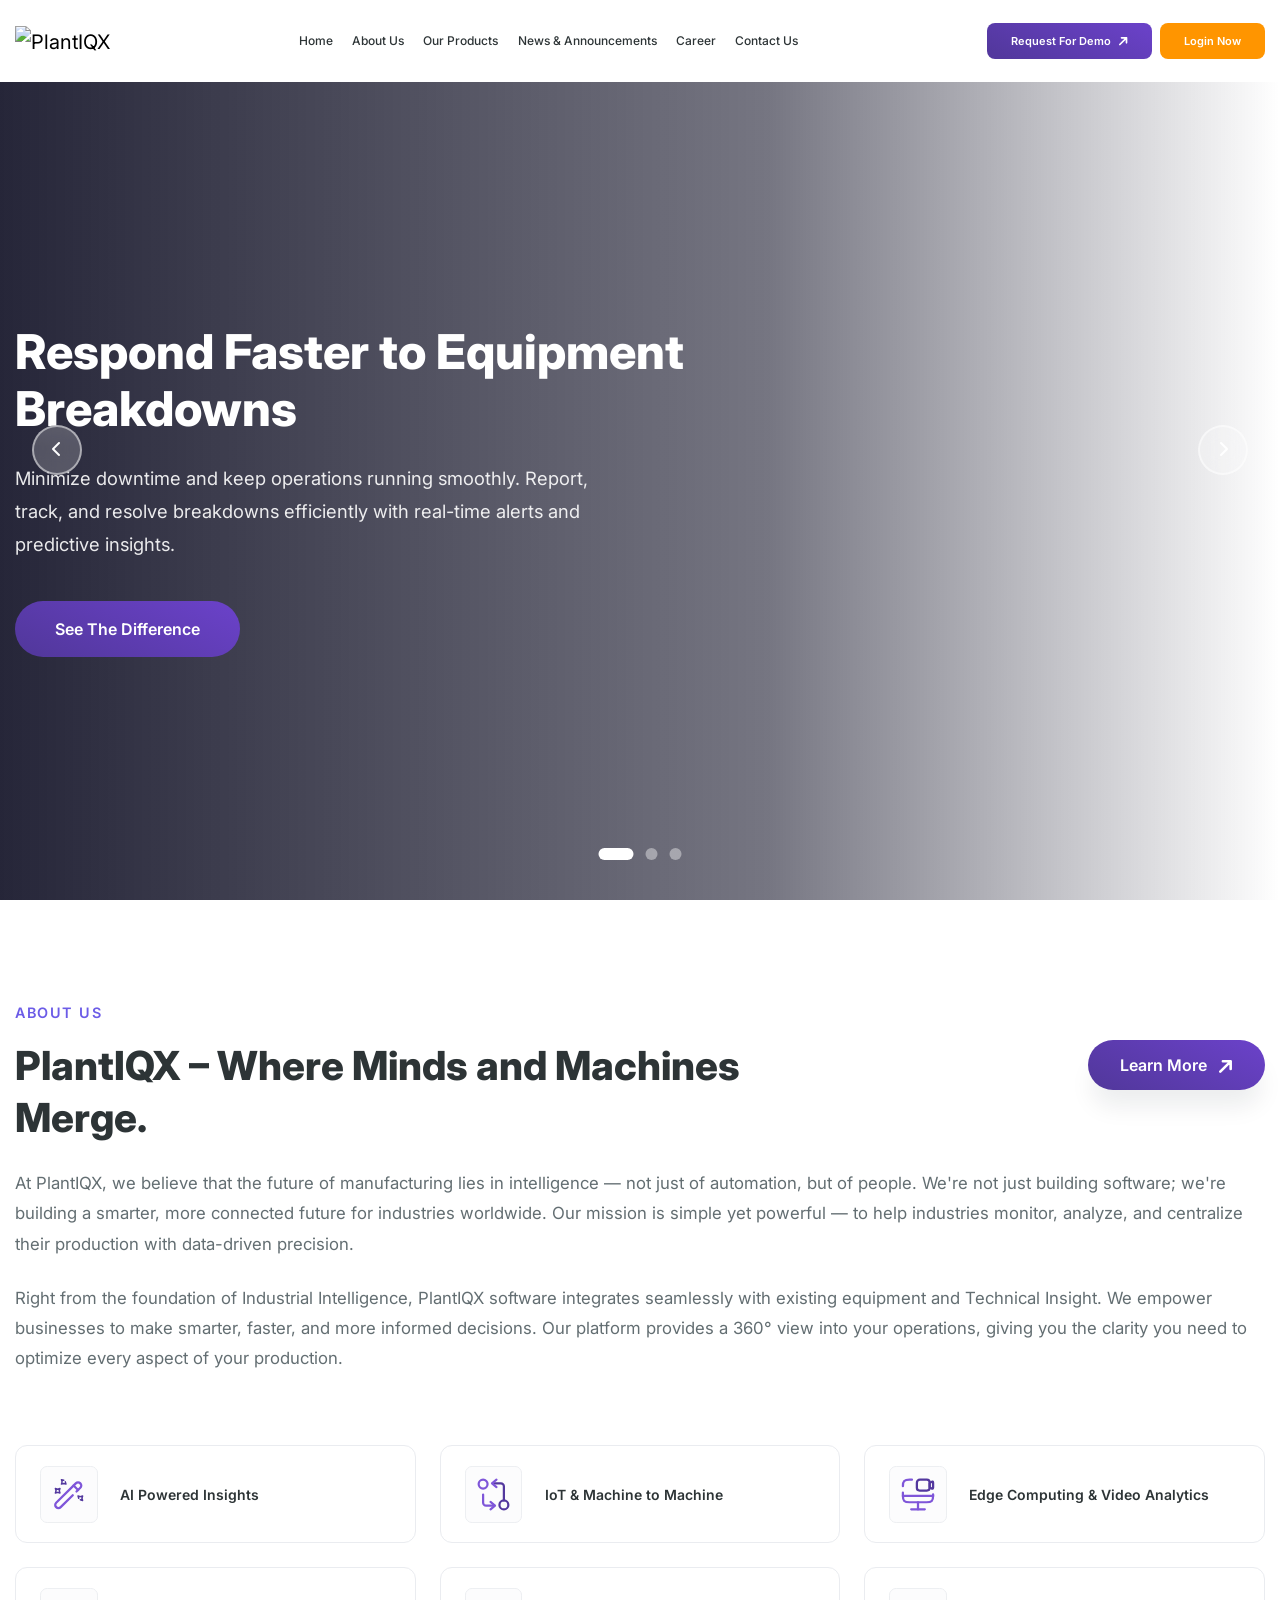
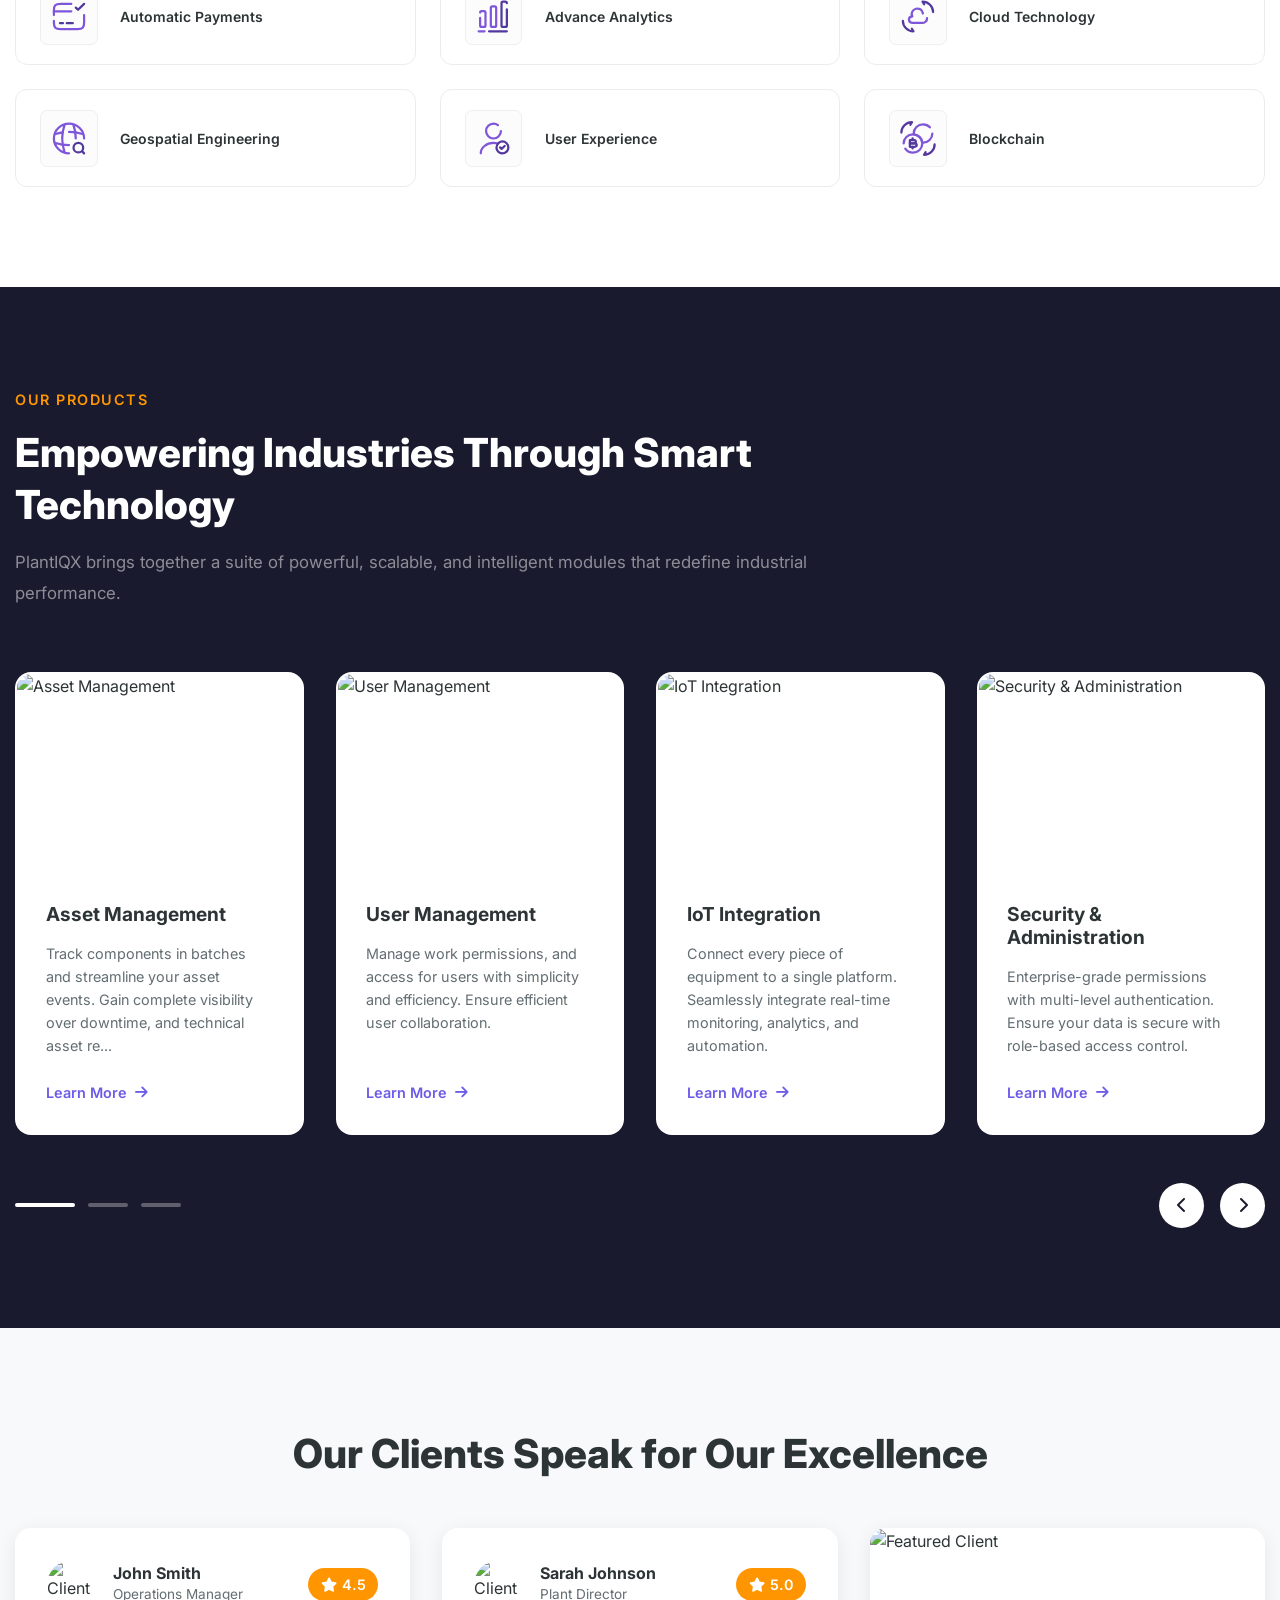
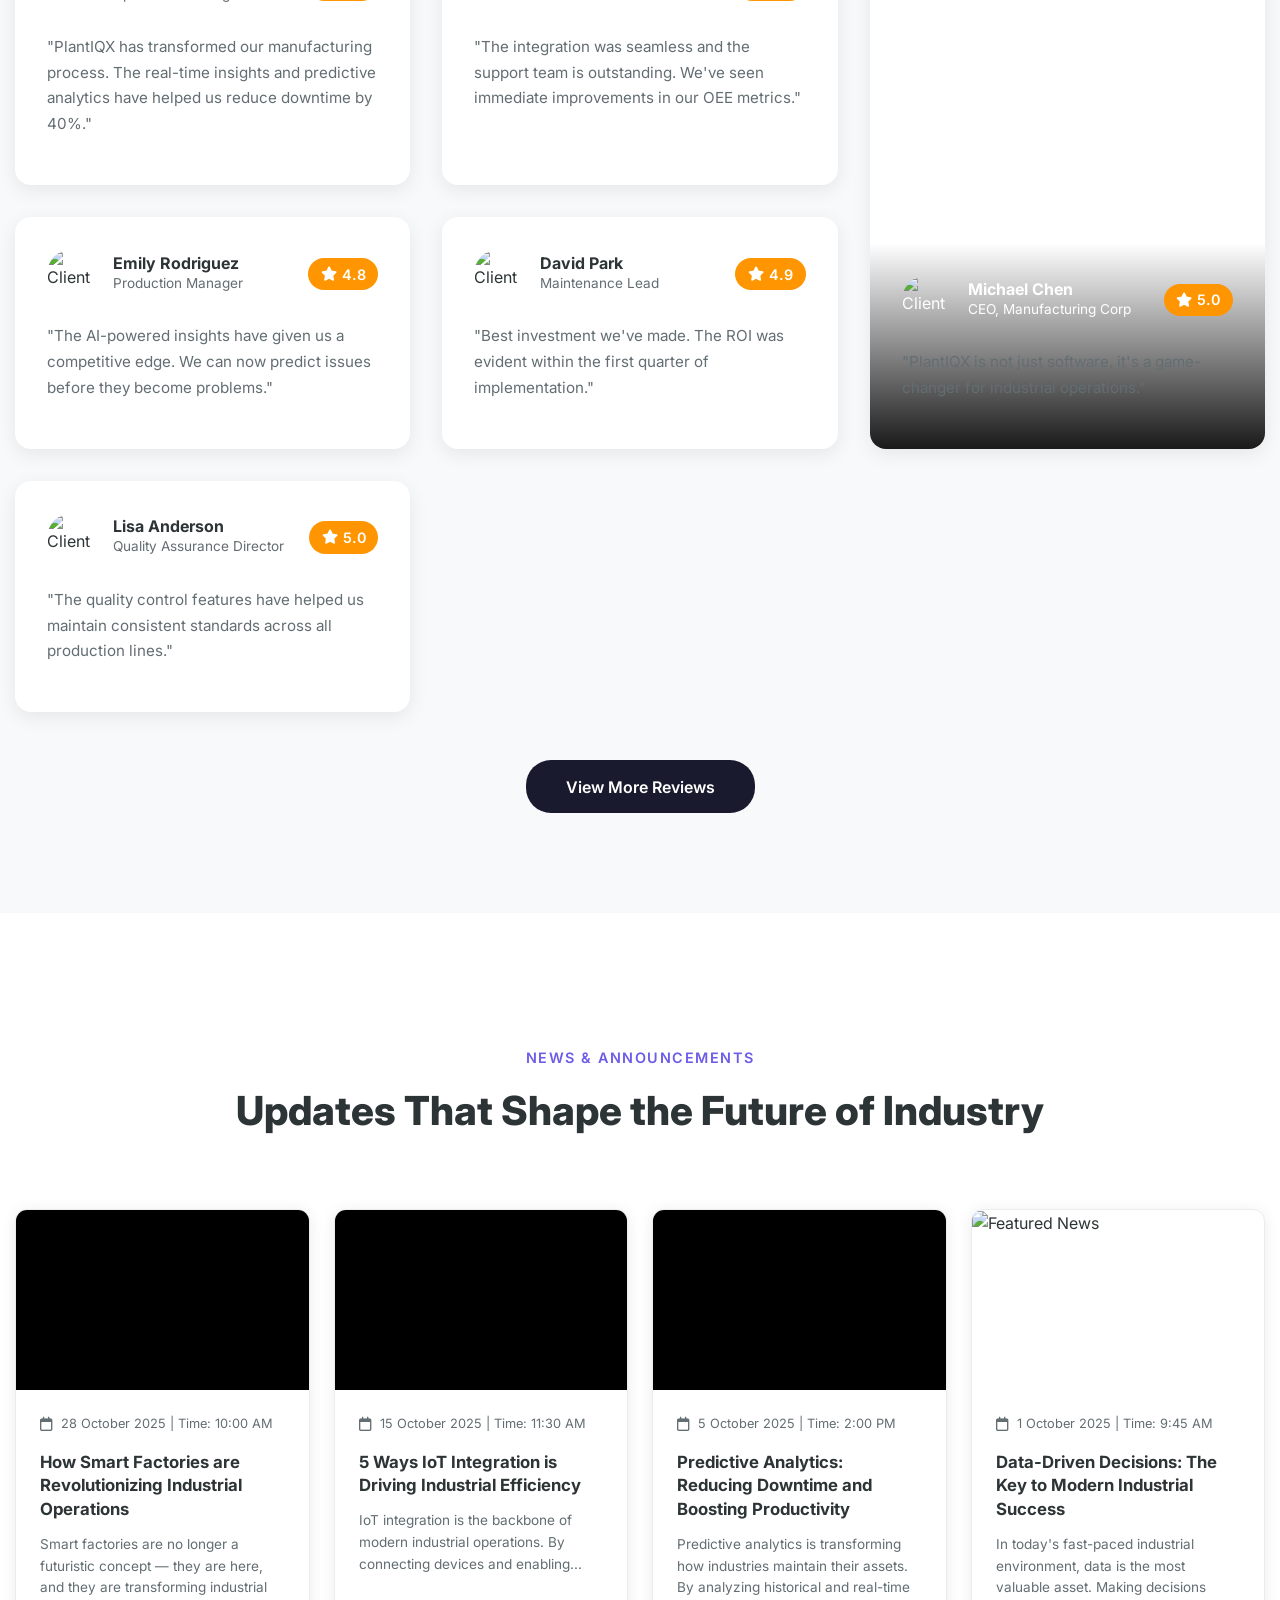
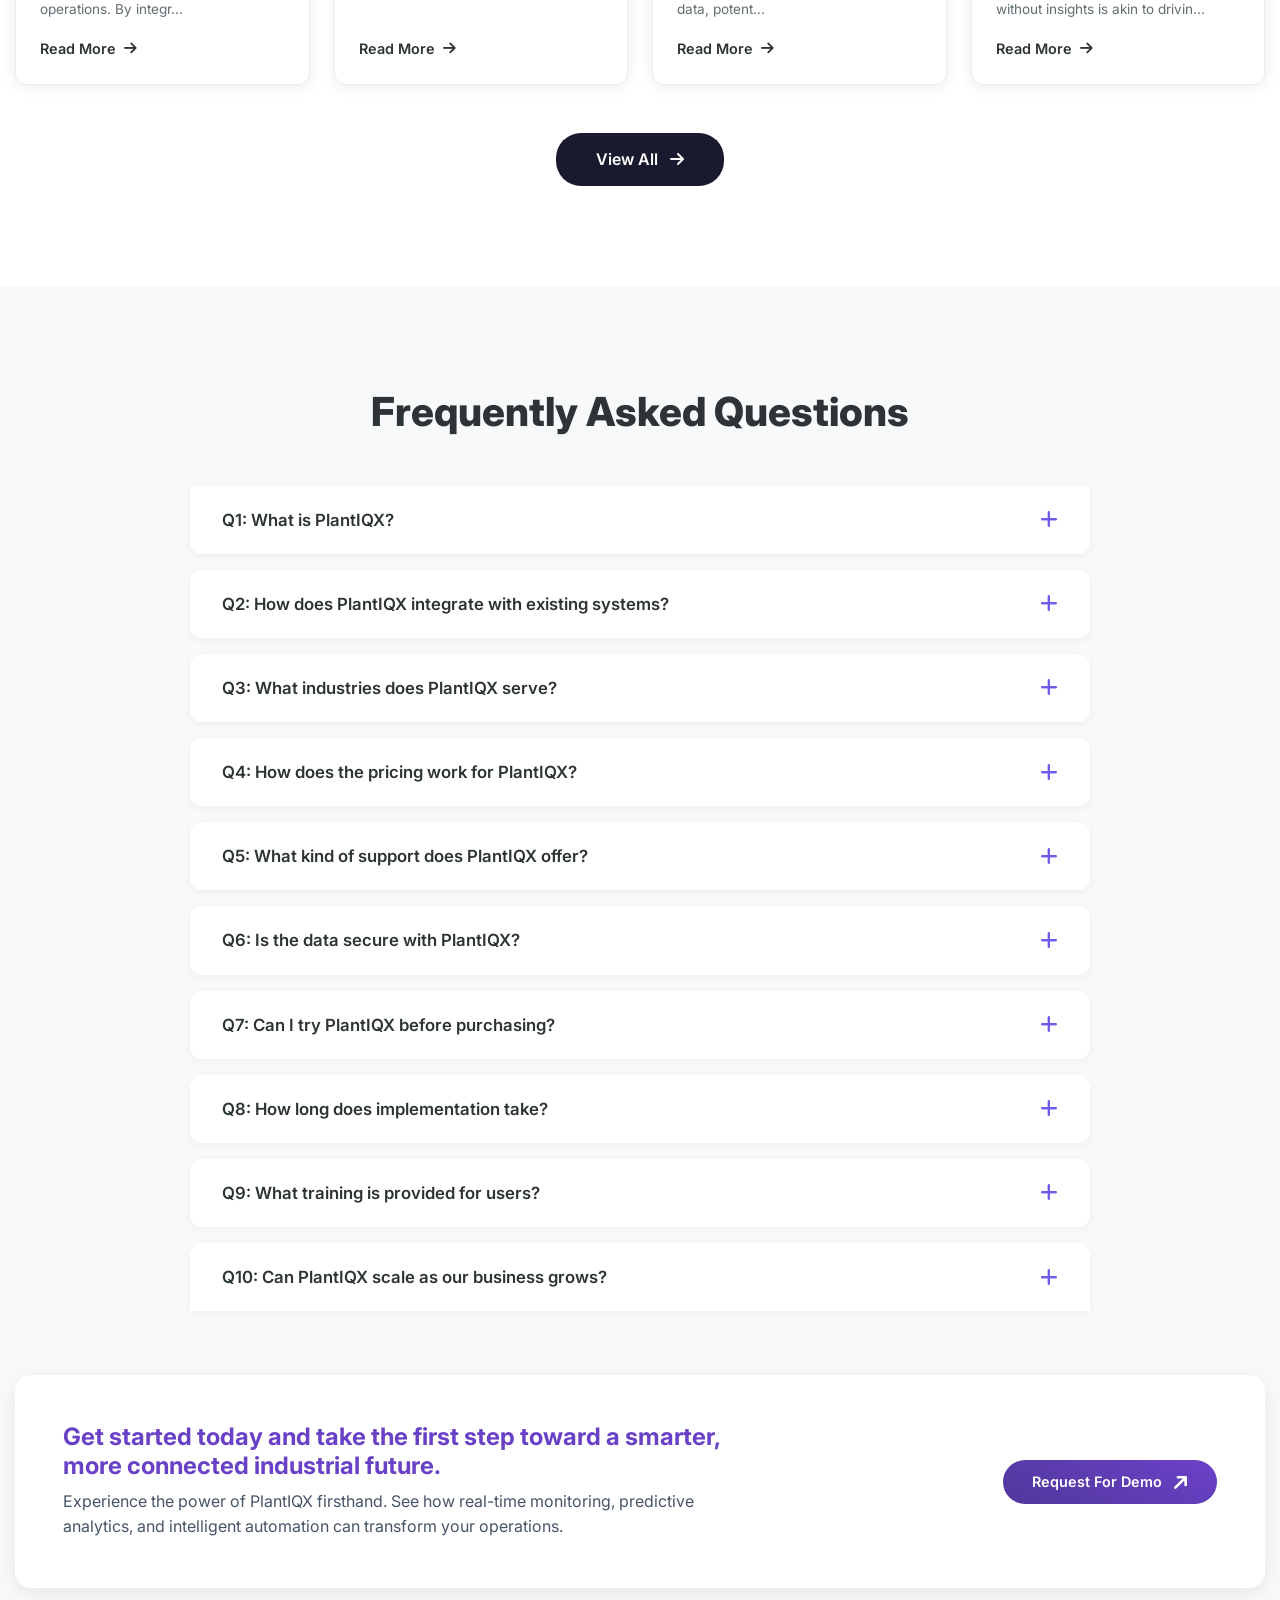
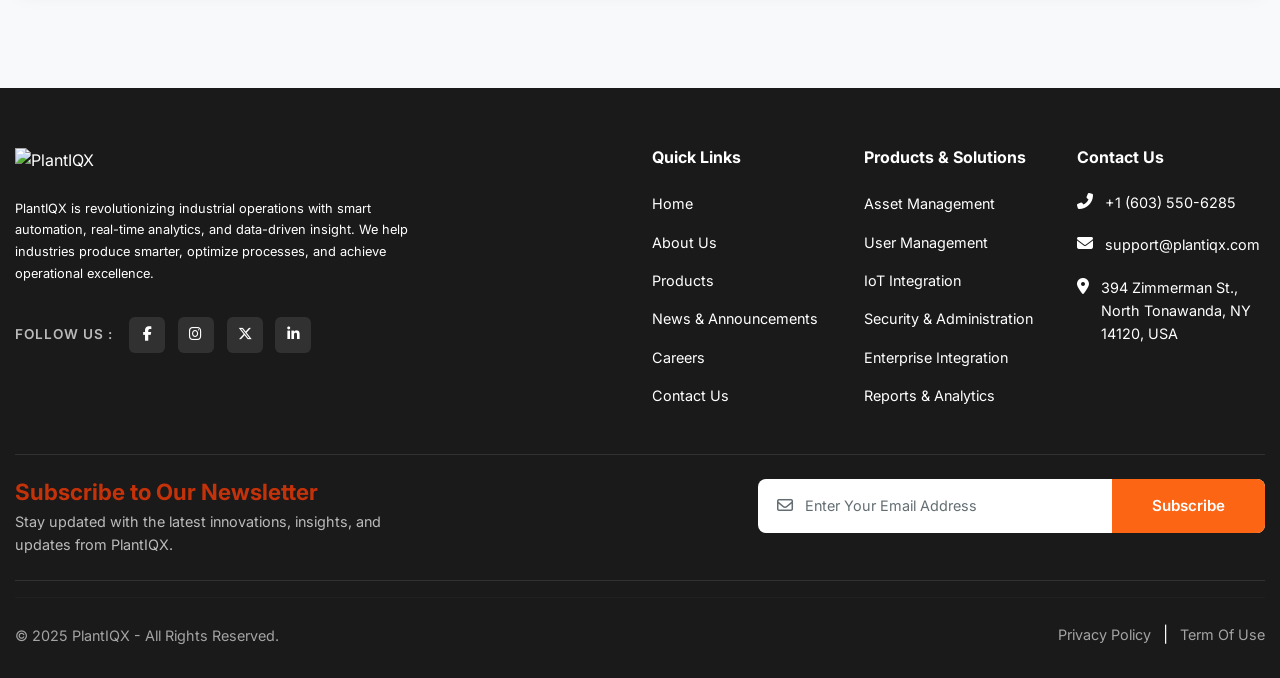
==== index.html @ 174470dd "landing page" ====
<!DOCTYPE html>
<html lang="en">

<head>
    <meta charset="UTF-8">
    <meta name="viewport" content="width=device-width, initial-scale=1.0">
    <title>PlantIQX - Where Minds and Machines Merge</title>

    <!-- Bootstrap CSS -->
    <link href="https://cdn.jsdelivr.net/npm/bootstrap@5.3.0/dist/css/bootstrap.min.css" rel="stylesheet">

    <!-- Font Awesome for Icons -->
    <link rel="stylesheet" href="https://cdnjs.cloudflare.com/ajax/libs/font-awesome/6.4.0/css/all.min.css">

    <!-- Google Fonts -->
    <link rel="preconnect" href="https://fonts.googleapis.com">
    <link rel="preconnect" href="https://fonts.gstatic.com" crossorigin>
    <link href="https://fonts.googleapis.com/css2?family=Inter:wght@300;400;500;600;700;800&display=swap"
        rel="stylesheet">

    <!-- Custom CSS -->
    <link rel="stylesheet" href="css/style.css">
    <link rel="stylesheet" href="css/responsive.css">
</head>

<body>

    <!-- Header -->
    <div id="header-placeholder"></div>

    <!-- Main Content -->
    <main>
        <!-- Hero Section with Slider -->
        <section id="hero" class="hero-section">
            <div class="hero-slider">
                <!-- Slide 1 -->
                <div class="slide active">
                    <div class="hero-overlay"></div>
                    <img src="https://images.unsplash.com/photo-1581091226825-a6a2a5aee158?w=1920&h=1080&fit=crop"
                        alt="Equipment Breakdown" class="hero-bg">
                    <div class="container">
                        <div class="row align-items-center" style="min-height: 100vh;">
                            <div class="col-lg-7">
                                <div class="hero-content">
                                    <h1 class="hero-title">Respond Faster to Equipment Breakdowns</h1>
                                    <p class="hero-description">Minimize downtime and keep operations running smoothly.
                                        Report, track, and resolve breakdowns efficiently with real-time alerts and
                                        predictive insights.</p>
                                    <button class="btn btn-hero">See The Difference</button>
                                </div>
                            </div>
                        </div>
                    </div>
                    <div class="slider-controls">
                        <button class="slider-prev"><i class="fas fa-chevron-left"></i></button>
                        <button class="slider-next"><i class="fas fa-chevron-right"></i></button>
                    </div>
                    <div class="slider-indicators">
                        <span class="indicator active"></span>
                        <span class="indicator"></span>
                        <span class="indicator"></span>
                    </div>
                </div>

                <!-- Slide 2 -->
                <div class="slide">
                    <div class="hero-overlay"></div>
                    <img src="https://images.unsplash.com/photo-1565043589221-1a6fd9ae45c7?w=1920&h=1080&fit=crop"
                        alt="Smart Technology" class="hero-bg">
                    <div class="container">
                        <div class="row align-items-center" style="min-height: 100vh;">
                            <div class="col-lg-7">
                                <div class="hero-content">
                                    <h1 class="hero-title">Smart Technology for Modern Industries</h1>
                                    <p class="hero-description">Transform your operations with AI-powered insights and
                                        automation that drives efficiency and productivity.</p>
                                    <button class="btn btn-hero">Learn More</button>
                                </div>
                            </div>
                        </div>
                    </div>
                    <div class="slider-controls">
                        <button class="slider-prev"><i class="fas fa-chevron-left"></i></button>
                        <button class="slider-next"><i class="fas fa-chevron-right"></i></button>
                    </div>
                    <div class="slider-indicators">
                        <span class="indicator"></span>
                        <span class="indicator active"></span>
                        <span class="indicator"></span>
                    </div>
                </div>

                <!-- Slide 3 -->
                <div class="slide">
                    <div class="hero-overlay"></div>
                    <img src="https://images.unsplash.com/photo-1504328345606-18bbc8c9d7d1?w=1920&h=1080&fit=crop"
                        alt="Industry Solutions" class="hero-bg">
                    <div class="container">
                        <div class="row align-items-center" style="min-height: 100vh;">
                            <div class="col-lg-7">
                                <div class="hero-content">
                                    <h1 class="hero-title">Empowering Industries Through Innovation</h1>
                                    <p class="hero-description">Discover how PlantIQX revolutionizes industrial
                                        operations with cutting-edge technology and intelligent solutions.</p>
                                    <button class="btn btn-hero">Get Started</button>
                                </div>
                            </div>
                        </div>
                    </div>
                    <div class="slider-controls">
                        <button class="slider-prev"><i class="fas fa-chevron-left"></i></button>
                        <button class="slider-next"><i class="fas fa-chevron-right"></i></button>
                    </div>
                    <div class="slider-indicators">
                        <span class="indicator"></span>
                        <span class="indicator"></span>
                        <span class="indicator active"></span>
                    </div>
                </div>
            </div>
        </section>

        <!-- About Section -->
        <section id="about" class="about-section">
            <div class="container">
                <span class="section-label">About US</span>
                <div class="d-flex justify-content-between align-items-start mb-4">
                    <h2 class="section-title mb-0" style="max-width: 60%;">PlantIQX – Where Minds and Machines Merge.
                    </h2>
                    <button class="btn btn-primary-outline">
                        Learn More
                        <img src="assets/svg/UpArrow.svg" alt="Arrow" class="btn-arrow ms-2">
                    </button>
                </div>
                <div class="row">
                    <div class="col-lg-12 mx-auto"></div>
                    <p class="section-description">At PlantIQX, we believe that the future of manufacturing lies in
                        intelligence — not just of automation, but of people. We're not just building software; we're
                        building a smarter, more connected future for industries worldwide. Our mission is simple yet
                        powerful — to help industries monitor, analyze, and centralize their production with data-driven
                        precision.</p>
                    <p class="section-description">Right from the foundation of Industrial Intelligence, PlantIQX
                        software integrates seamlessly with existing equipment and Technical Insight. We empower
                        businesses to make smarter, faster, and more informed decisions. Our platform provides a 360°
                        view into your operations, giving you the clarity you need to optimize every aspect of your
                        production.</p>
                </div>
            </div>

            <div class="container">
                <div class="features-grid mt-5">
                    <div class="feature-card">
                        <div class="feature-icon">
                            <img src="assets/svg/ArtificialInteligence.svg" alt="AI Powered Insights">
                        </div>
                        <h5>AI Powered Insights</h5>
                    </div>
                    <div class="feature-card">
                        <div class="feature-icon">
                            <img src="assets/svg/IOT.svg" alt="IoT & Machine to Machine">
                        </div>
                        <h5>IoT & Machine to Machine</h5>
                    </div>
                    <div class="feature-card">
                        <div class="feature-icon">
                            <img src="assets/svg/Edge.svg" alt="Edge Computing & Video Analytics">
                        </div>
                        <h5>Edge Computing & Video Analytics</h5>
                    </div>
                    <div class="feature-card">
                        <div class="feature-icon">
                            <img src="assets/svg/Automatic.svg" alt="Automatic Payments">
                        </div>
                        <h5>Automatic Payments</h5>
                    </div>
                    <div class="feature-card">
                        <div class="feature-icon">
                            <img src="assets/svg/Advance.svg" alt="Advance Analytics">
                        </div>
                        <h5>Advance Analytics</h5>
                    </div>
                    <div class="feature-card">
                        <div class="feature-icon">
                            <img src="assets/svg/CloudTechnology.svg" alt="Cloud Technology">
                        </div>
                        <h5>Cloud Technology</h5>
                    </div>
                    <div class="feature-card">
                        <div class="feature-icon">
                            <img src="assets/svg/Geospatil.svg" alt="Geospatial Engineering">
                        </div>
                        <h5>Geospatial Engineering</h5>
                    </div>
                    <div class="feature-card">
                        <div class="feature-icon">
                            <img src="assets/svg/UserExperiance.svg" alt="User Experience">
                        </div>
                        <h5>User Experience</h5>
                    </div>
                    <div class="feature-card">
                        <div class="feature-icon">
                            <img src="assets/svg/BlockChain.svg" alt="Blockchain">
                        </div>
                        <h5>Blockchain</h5>
                    </div>
                </div>
            </div>
            </div>
        </section>

        <!-- Products Section -->
        <section id="products" class="products-section">
            <div class="container">
                <span class="section-label-light">Our Products</span>
                <h2 class="section-title text-white">Empowering Industries Through Smart Technology</h2>
                <p class="section-description text-white-50">PlantIQX brings together a suite of powerful, scalable, and
                    intelligent modules that redefine industrial performance.</p>

                <div class="products-slider-wrapper">
                    <div class="products-slider-container">
                        <div class="products-slider active">
                            <div class="product-card">
                                <img src="https://images.unsplash.com/photo-1454165804606-c3d57bc86b40?w=800&h=600&fit=crop"
                                    alt="Asset Management" class="product-image">
                                <div class="product-content">
                                    <h4>Asset Management</h4>
                                    <p>Track components in batches and streamline your asset events. Gain complete
                                        visibility over downtime, and technical asset re...</p>
                                    <a href="#" class="product-link">Learn More <i
                                            class="fas fa-arrow-right ms-2"></i></a>
                                </div>
                            </div>

                            <div class="product-card">
                                <img src="https://images.unsplash.com/photo-1522071820081-009f0129c71c?w=800&h=600&fit=crop"
                                    alt="User Management" class="product-image">
                                <div class="product-content">
                                    <h4>User Management</h4>
                                    <p>Manage work permissions, and access for users with simplicity and efficiency.
                                        Ensure
                                        efficient user collaboration.</p>
                                    <a href="#" class="product-link">Learn More <i
                                            class="fas fa-arrow-right ms-2"></i></a>
                                </div>
                            </div>

                            <div class="product-card">
                                <img src="https://images.unsplash.com/photo-1518770660439-4636190af475?w=800&h=600&fit=crop"
                                    alt="IoT Integration" class="product-image">
                                <div class="product-content">
                                    <h4>IoT Integration</h4>
                                    <p>Connect every piece of equipment to a single platform. Seamlessly integrate
                                        real-time
                                        monitoring, analytics, and automation.</p>
                                    <a href="#" class="product-link">Learn More <i
                                            class="fas fa-arrow-right ms-2"></i></a>
                                </div>
                            </div>

                            <div class="product-card">
                                <img src="https://images.unsplash.com/photo-1563986768609-322da13575f3?w=800&h=600&fit=crop"
                                    alt="Security & Administration" class="product-image">
                                <div class="product-content">
                                    <h4>Security & Administration</h4>
                                    <p>Enterprise-grade permissions with multi-level authentication. Ensure your data is
                                        secure with role-based access control.</p>
                                    <a href="#" class="product-link">Learn More <i
                                            class="fas fa-arrow-right ms-2"></i></a>
                                </div>
                            </div>
                        </div>

                        <div class="products-slider">
                            <div class="product-card">
                                <img src="https://images.unsplash.com/photo-1581092160562-40aa08e78837?w=800&h=600&fit=crop"
                                    alt="Predictive Maintenance" class="product-image">
                                <div class="product-content">
                                    <h4>Predictive Maintenance</h4>
                                    <p>Anticipate equipment failures before they happen. Reduce unplanned downtime with
                                        AI-powered predictive analytics.</p>
                                    <a href="#" class="product-link">Learn More <i
                                            class="fas fa-arrow-right ms-2"></i></a>
                                </div>
                            </div>

                            <div class="product-card">
                                <img src="https://images.unsplash.com/photo-1551288049-bebda4e38f71?w=800&h=600&fit=crop"
                                    alt="Analytics Dashboard" class="product-image">
                                <div class="product-content">
                                    <h4>Analytics Dashboard</h4>
                                    <p>Visualize your operations with real-time dashboards. Make data-driven decisions
                                        with comprehensive analytics tools.</p>
                                    <a href="#" class="product-link">Learn More <i
                                            class="fas fa-arrow-right ms-2"></i></a>
                                </div>
                            </div>

                            <div class="product-card">
                                <img src="https://images.unsplash.com/photo-1460925895917-afdab827c52f?w=800&h=600&fit=crop"
                                    alt="Quality Control" class="product-image">
                                <div class="product-content">
                                    <h4>Quality Control</h4>
                                    <p>Maintain consistent quality standards across all production lines. Automated
                                        inspection and reporting systems.</p>
                                    <a href="#" class="product-link">Learn More <i
                                            class="fas fa-arrow-right ms-2"></i></a>
                                </div>
                            </div>

                            <div class="product-card">
                                <img src="https://images.unsplash.com/photo-1504868584819-f8e8b4b6d7e3?w=800&h=600&fit=crop"
                                    alt="Inventory Management" class="product-image">
                                <div class="product-content">
                                    <h4>Inventory Management</h4>
                                    <p>Track inventory levels in real-time. Optimize stock levels and reduce waste with
                                        intelligent inventory systems.</p>
                                    <a href="#" class="product-link">Learn More <i
                                            class="fas fa-arrow-right ms-2"></i></a>
                                </div>
                            </div>
                        </div>

                        <div class="products-slider">
                            <div class="product-card">
                                <img src="https://images.unsplash.com/photo-1486406146926-c627a92ad1ab?w=800&h=600&fit=crop"
                                    alt="Energy Management" class="product-image">
                                <div class="product-content">
                                    <h4>Energy Management</h4>
                                    <p>Monitor and optimize energy consumption across your facility. Reduce costs and
                                        environmental impact.</p>
                                    <a href="#" class="product-link">Learn More <i
                                            class="fas fa-arrow-right ms-2"></i></a>
                                </div>
                            </div>

                            <div class="product-card">
                                <img src="https://images.unsplash.com/photo-1581091226825-a6a2a5aee158?w=800&h=600&fit=crop"
                                    alt="Compliance Tracking" class="product-image">
                                <div class="product-content">
                                    <h4>Compliance Tracking</h4>
                                    <p>Stay compliant with industry regulations. Automated documentation and audit trail
                                        management.</p>
                                    <a href="#" class="product-link">Learn More <i
                                            class="fas fa-arrow-right ms-2"></i></a>
                                </div>
                            </div>

                            <div class="product-card">
                                <img src="https://images.unsplash.com/photo-1551434678-e076c223a692?w=800&h=600&fit=crop"
                                    alt="Workforce Optimization" class="product-image">
                                <div class="product-content">
                                    <h4>Workforce Optimization</h4>
                                    <p>Maximize productivity with intelligent workforce planning. Schedule shifts and
                                        track performance efficiently.</p>
                                    <a href="#" class="product-link">Learn More <i
                                            class="fas fa-arrow-right ms-2"></i></a>
                                </div>
                            </div>

                            <div class="product-card">
                                <img src="https://images.unsplash.com/photo-1504384308090-c894fdcc538d?w=800&h=600&fit=crop"
                                    alt="Mobile Access" class="product-image">
                                <div class="product-content">
                                    <h4>Mobile Access</h4>
                                    <p>Access your operations from anywhere. Full-featured mobile apps for iOS and
                                        Android platforms.</p>
                                    <a href="#" class="product-link">Learn More <i
                                            class="fas fa-arrow-right ms-2"></i></a>
                                </div>
                            </div>
                        </div>
                    </div>

                    <div class="products-controls">
                        <div class="products-indicators">
                            <span class="product-indicator active"></span>
                            <span class="product-indicator"></span>
                            <span class="product-indicator"></span>
                        </div>
                        <div class="products-nav">
                            <button class="products-nav-btn prev"><i class="fas fa-chevron-left"></i></button>
                            <button class="products-nav-btn next"><i class="fas fa-chevron-right"></i></button>
                        </div>
                    </div>
                </div>
            </div>
        </section>

        <!-- Testimonials Section -->
        <section id="testimonials" class="testimonials-section">
            <div class="container">
                <h2 class="section-title text-center">Our Clients Speak for Our Excellence</h2>

                <div class="testimonials-grid">
                    <div class="testimonial-card">
                        <div class="testimonial-header">
                            <img src="https://i.pravatar.cc/150?img=12" alt="Client" class="testimonial-avatar">
                            <div>
                                <h5 class="testimonial-name">John Smith</h5>
                                <p class="testimonial-position">Operations Manager</p>
                            </div>
                            <div class="testimonial-rating">
                                <i class="fas fa-star"></i>
                                <span>4.5</span>
                            </div>
                        </div>
                        <p class="testimonial-text">"PlantIQX has transformed our manufacturing process. The real-time
                            insights and predictive analytics have helped us reduce downtime by 40%."</p>
                    </div>

                    <div class="testimonial-card">
                        <div class="testimonial-header">
                            <img src="https://i.pravatar.cc/150?img=47" alt="Client" class="testimonial-avatar">
                            <div>
                                <h5 class="testimonial-name">Sarah Johnson</h5>
                                <p class="testimonial-position">Plant Director</p>
                            </div>
                            <div class="testimonial-rating">
                                <i class="fas fa-star"></i>
                                <span>5.0</span>
                            </div>
                        </div>
                        <p class="testimonial-text">"The integration was seamless and the support team is outstanding.
                            We've seen immediate improvements in our OEE metrics."</p>
                    </div>

                    <div class="testimonial-card featured">
                        <img src="https://images.unsplash.com/photo-1573496359142-b8d87734a5a2?w=800&h=1000&fit=crop"
                            alt="Featured Client" class="testimonial-featured-image">
                        <div class="testimonial-overlay">
                            <div class="testimonial-header">
                                <img src="https://i.pravatar.cc/150?img=33" alt="Client" class="testimonial-avatar">
                                <div>
                                    <h5 class="testimonial-name">Michael Chen</h5>
                                    <p class="testimonial-position">CEO, Manufacturing Corp</p>
                                </div>
                                <div class="testimonial-rating">
                                    <i class="fas fa-star"></i>
                                    <span>5.0</span>
                                </div>
                            </div>
                            <p class="testimonial-text">"PlantIQX is not just software, it's a game-changer for
                                industrial operations."</p>
                        </div>
                    </div>

                    <div class="testimonial-card">
                        <div class="testimonial-header">
                            <img src="https://i.pravatar.cc/150?img=27" alt="Client" class="testimonial-avatar">
                            <div>
                                <h5 class="testimonial-name">Emily Rodriguez</h5>
                                <p class="testimonial-position">Production Manager</p>
                            </div>
                            <div class="testimonial-rating">
                                <i class="fas fa-star"></i>
                                <span>4.8</span>
                            </div>
                        </div>
                        <p class="testimonial-text">"The AI-powered insights have given us a competitive edge. We can
                            now predict issues before they become problems."</p>
                    </div>

                    <div class="testimonial-card">
                        <div class="testimonial-header">
                            <img src="https://i.pravatar.cc/150?img=68" alt="Client" class="testimonial-avatar">
                            <div>
                                <h5 class="testimonial-name">David Park</h5>
                                <p class="testimonial-position">Maintenance Lead</p>
                            </div>
                            <div class="testimonial-rating">
                                <i class="fas fa-star"></i>
                                <span>4.9</span>
                            </div>
                        </div>
                        <p class="testimonial-text">"Best investment we've made. The ROI was evident within the first
                            quarter of implementation."</p>
                    </div>

                    <div class="testimonial-card">
                        <div class="testimonial-header">
                            <img src="https://i.pravatar.cc/150?img=49" alt="Client" class="testimonial-avatar">
                            <div>
                                <h5 class="testimonial-name">Lisa Anderson</h5>
                                <p class="testimonial-position">Quality Assurance Director</p>
                            </div>
                            <div class="testimonial-rating">
                                <i class="fas fa-star"></i>
                                <span>5.0</span>
                            </div>
                        </div>
                        <p class="testimonial-text">"The quality control features have helped us maintain consistent
                            standards across all production lines."</p>
                    </div>
                </div>

                <div class="text-center mt-5">
                    <button class="btn btn-dark">View More Reviews</button>
                </div>
            </div>
        </section>

        <!-- News & Announcements Section -->
        <section id="news" class="news-section">
            <div class="container">
                <div class="news-header">
                    <span class="section-label">News & Announcements</span>
                    <h2 class="section-title text-center">Updates That Shape the Future of Industry</h2>
                </div>

                <div class="row g-4">
                    <div class="col-lg-3 col-md-6">
                        <div class="news-card">
                            <div class="news-image-placeholder"></div>
                            <div class="news-content">
                                <div class="news-meta">
                                    <i class="far fa-calendar"></i>
                                    <span>28 October 2025 | Time: 10:00 AM</span>
                                </div>
                                <h5 class="news-title">How Smart Factories are Revolutionizing Industrial Operations
                                </h5>
                                <p class="news-excerpt">Smart factories are no longer a futuristic concept — they are
                                    here, and they are transforming industrial operations. By integr...</p>
                                <a href="#" class="news-link">Read More <i class="fas fa-arrow-right ms-2"></i></a>
                            </div>
                        </div>
                    </div>

                    <div class="col-lg-3 col-md-6">
                        <div class="news-card">
                            <div class="news-image-placeholder"></div>
                            <div class="news-content">
                                <div class="news-meta">
                                    <i class="far fa-calendar"></i>
                                    <span>15 October 2025 | Time: 11:30 AM</span>
                                </div>
                                <h5 class="news-title">5 Ways IoT Integration is Driving Industrial Efficiency</h5>
                                <p class="news-excerpt">IoT integration is the backbone of modern industrial operations.
                                    By connecting devices and enabling...</p>
                                <a href="#" class="news-link">Read More <i class="fas fa-arrow-right ms-2"></i></a>
                            </div>
                        </div>
                    </div>

                    <div class="col-lg-3 col-md-6">
                        <div class="news-card">
                            <div class="news-image-placeholder"></div>
                            <div class="news-content">
                                <div class="news-meta">
                                    <i class="far fa-calendar"></i>
                                    <span>5 October 2025 | Time: 2:00 PM</span>
                                </div>
                                <h5 class="news-title">Predictive Analytics: Reducing Downtime and Boosting Productivity
                                </h5>
                                <p class="news-excerpt">Predictive analytics is transforming how industries maintain
                                    their assets. By analyzing historical and real-time data, potent...</p>
                                <a href="#" class="news-link">Read More <i class="fas fa-arrow-right ms-2"></i></a>
                            </div>
                        </div>
                    </div>

                    <div class="col-lg-3 col-md-6">
                        <div class="news-card featured">
                            <div class="news-image-featured">
                                <img src="https://images.unsplash.com/photo-1451187580459-43490279c0fa?w=600&h=400&fit=crop"
                                    alt="Featured News">
                            </div>
                            <div class="news-content">
                                <div class="news-meta">
                                    <i class="far fa-calendar"></i>
                                    <span>1 October 2025 | Time: 9:45 AM</span>
                                </div>
                                <h5 class="news-title">Data-Driven Decisions: The Key to Modern Industrial Success</h5>
                                <p class="news-excerpt">In today's fast-paced industrial environment, data is the most
                                    valuable asset. Making decisions without insights is akin to drivin...</p>
                                <a href="#" class="news-link">Read More <i class="fas fa-arrow-right ms-2"></i></a>
                            </div>
                        </div>
                    </div>
                </div>

                <div class="text-center mt-5">
                    <button class="btn btn-dark">View All <i class="fas fa-arrow-right ms-2"></i></button>
                </div>
            </div>
        </section>

        <!-- FAQ Section -->
        <section id="faq" class="faq-section">
            <div class="container">
                <h2 class="section-title text-center">Frequently Asked Questions</h2>

                <div class="faq-accordion">
                    <div class="accordion-item">
                        <div class="accordion-header">
                            <h5>Q1: What is PlantIQX?</h5>
                            <i class="fas fa-plus"></i>
                        </div>
                        <div class="accordion-content">
                            <p>PlantIQX is an intelligent industrial operations platform that combines AI, IoT, and
                                analytics to help manufacturers optimize their production processes, reduce downtime,
                                and improve overall equipment effectiveness (OEE).</p>
                        </div>
                    </div>

                    <div class="accordion-item">
                        <div class="accordion-header">
                            <h5>Q2: How does PlantIQX integrate with existing systems?</h5>
                            <i class="fas fa-plus"></i>
                        </div>
                        <div class="accordion-content">
                            <p>PlantIQX seamlessly integrates with your existing equipment and systems through standard
                                industrial protocols and APIs. Our team provides full support during the integration
                                process to ensure minimal disruption to your operations.</p>
                        </div>
                    </div>

                    <div class="accordion-item">
                        <div class="accordion-header">
                            <h5>Q3: What industries does PlantIQX serve?</h5>
                            <i class="fas fa-plus"></i>
                        </div>
                        <div class="accordion-content">
                            <p>PlantIQX serves a wide range of industries including automotive, pharmaceuticals, food &
                                beverage, electronics, and general manufacturing. Our platform is customizable to meet
                                the specific needs of different industrial sectors.</p>
                        </div>
                    </div>

                    <div class="accordion-item">
                        <div class="accordion-header">
                            <h5>Q4: How does the pricing work for PlantIQX?</h5>
                            <i class="fas fa-plus"></i>
                        </div>
                        <div class="accordion-content">
                            <p>We offer flexible pricing models based on your facility size, number of users, and
                                required features. Contact our sales team for a customized quote that fits your specific
                                needs and budget.</p>
                        </div>
                    </div>

                    <div class="accordion-item">
                        <div class="accordion-header">
                            <h5>Q5: What kind of support does PlantIQX offer?</h5>
                            <i class="fas fa-plus"></i>
                        </div>
                        <div class="accordion-content">
                            <p>We provide 24/7 technical support, dedicated account managers, regular training sessions,
                                and comprehensive documentation. Our team is committed to ensuring your success with
                                PlantIQX.</p>
                        </div>
                    </div>

                    <div class="accordion-item">
                        <div class="accordion-header">
                            <h5>Q6: Is the data secure with PlantIQX?</h5>
                            <i class="fas fa-plus"></i>
                        </div>
                        <div class="accordion-content">
                            <p>Yes, security is our top priority. PlantIQX uses enterprise-grade encryption, role-based
                                access control, and complies with industry standards including ISO 27001 and SOC 2.</p>
                        </div>
                    </div>

                    <div class="accordion-item">
                        <div class="accordion-header">
                            <h5>Q7: Can I try PlantIQX before purchasing?</h5>
                            <i class="fas fa-plus"></i>
                        </div>
                        <div class="accordion-content">
                            <p>Absolutely! We offer a free demo and trial period so you can experience the platform
                                firsthand. Contact us to schedule a personalized demonstration.</p>
                        </div>
                    </div>

                    <div class="accordion-item">
                        <div class="accordion-header">
                            <h5>Q8: How long does implementation take?</h5>
                            <i class="fas fa-plus"></i>
                        </div>
                        <div class="accordion-content">
                            <p>Implementation timelines vary based on facility size and complexity, but typically range
                                from 4-12 weeks. Our team works closely with you to ensure a smooth and efficient
                                deployment.</p>
                        </div>
                    </div>

                    <div class="accordion-item">
                        <div class="accordion-header">
                            <h5>Q9: What training is provided for users?</h5>
                            <i class="fas fa-plus"></i>
                        </div>
                        <div class="accordion-content">
                            <p>We provide comprehensive training including on-site sessions, online courses, video
                                tutorials, and documentation. We ensure your team is fully equipped to maximize the
                                value of PlantIQX.</p>
                        </div>
                    </div>

                    <div class="accordion-item">
                        <div class="accordion-header">
                            <h5>Q10: Can PlantIQX scale as our business grows?</h5>
                            <i class="fas fa-plus"></i>
                        </div>
                        <div class="accordion-content">
                            <p>Yes, PlantIQX is built to scale. Whether you're adding new production lines, facilities,
                                or expanding globally, our platform grows with your business needs.</p>
                        </div>
                    </div>
                </div>

                <div class="faq-cta">
                    <div class="faq-cta-content">
                        <h4>Get started today and take the first step toward a smarter, more connected industrial
                            future.</h4>
                        <p>Experience the power of PlantIQX firsthand. See how real-time monitoring, predictive
                            analytics, and intelligent automation can transform your operations.</p>
                    </div>
                    <button class="btn btn-primary request-buttonCta">Request For Demo
                        <img src="assets/svg/UpArrow.svg" alt="Arrow" class="btn-arrow ms-2">
                    </button>
                </div>
            </div>
        </section>
    </main>

    <!-- Footer -->
    <div id="footer-placeholder"></div>

    <!-- Bootstrap JS -->
    <script src="https://cdn.jsdelivr.net/npm/bootstrap@5.3.0/dist/js/bootstrap.bundle.min.js"></script>

    <!-- Custom JS -->
    <script src="js/main.js"></script>
    <script src="js/slider.js"></script>
    <script src="js/accordion.js"></script>
    <script src="js/navigation.js"></script>
</body>

</html>
---- css/style.css ----
/* ===========================
   CSS Variables & Reset
   =========================== */
:root {
    --primary-color: #6C5CE7;
    --secondary-color: #FF9500;
    --dark-bg: #1A1A2E;
    --light-bg: #F8F9FA;
    --text-dark: #2D3436;
    --text-light: #636E72;
    --white: #FFFFFF;
    --border-color: #E0E0E0;
}

* {
    margin: 0;
    padding: 0;
    box-sizing: border-box;
}

body {
    font-family: 'Inter', -apple-system, BlinkMacSystemFont, 'Segoe UI', sans-serif;
    color: var(--text-dark);
    line-height: 1.6;
    overflow-x: hidden;
}

/* Zoom-safe container */
.container {
    max-width: 1320px;
    margin: 0 auto;
    padding: 0 15px;
}

@media (min-width: 1400px) {
    .container {
        max-width: 1320px;
    }
}

/* ===========================
   Header Styles
   =========================== */
.header-section {
    box-shadow: 0 2px 15px rgba(0, 0, 0, 0.08);
    position: relative;
    z-index: 1000;
}

.navbar {
    padding: 1.2rem 0;
    background: var(--white) !important;
}

.brand-text {
    font-size: 1.8rem;
    font-weight: 700;
    color: var(--primary-color);
    letter-spacing: -0.5px;
}

.brand-highlight {
    color: var(--secondary-color);
}

.nav-link {
    color: var(--text-dark);
    font-weight: 500;
    font-size: 0.95rem;
    margin: 0 0.8rem;
    transition: color 0.3s ease;
    padding: 0.5rem 0;
}

.nav-link:hover {
    color: var(--primary-color);
}

.btn-primary {
    background-color: var(--primary-color);
    border: none;
    padding: 0.7rem 1.8rem;
    border-radius: 25px;
    font-weight: 600;
    font-size: 0.9rem;
    transition: all 0.3s ease;
}

.btn-primary:hover {
    background-color: #5B4CD6;
    transform: translateY(-2px);
    box-shadow: 0 5px 15px rgba(108, 92, 231, 0.3);
}

.btn-warning {
    background-color: var(--secondary-color);
    border: none;
    padding: 0.7rem 1.8rem;
    border-radius: 25px;
    font-weight: 600;
    font-size: 0.9rem;
    color: var(--white);
    transition: all 0.3s ease;
}

.btn-warning:hover {
    background-color: #E68600;
    transform: translateY(-2px);
    box-shadow: 0 5px 15px rgba(255, 149, 0, 0.3);
}

/* ===========================
   Hero Section with Slider
   =========================== */
.hero-section {
    position: relative;
    width: 100%;
    height: 100vh;
    overflow: hidden;
}

.hero-slider {
    position: relative;
    width: 100%;
    height: 100%;
}

.slide {
    position: absolute;
    top: 0;
    left: 0;
    width: 100%;
    height: 100%;
    opacity: 0;
    transition: opacity 1s ease-in-out;
    z-index: 1;
}

.slide.active {
    opacity: 1;
    z-index: 2;
}

.hero-bg {
    width: 100%;
    height: 100%;
    object-fit: cover;
    position: absolute;
    top: 0;
    left: 0;
}

.hero-overlay {
    position: absolute;
    top: 0;
    left: 0;
    width: 100%;
    height: 100%;
    background: linear-gradient(90deg, rgba(26, 26, 46, 0.95) 0%, rgba(26, 26, 46, 0.6) 60%, transparent 100%);
    z-index: 1;
}

.hero-content {
    position: relative;
    z-index: 2;
    color: var(--white);
    padding-top: 80px;
}

.hero-title {
    font-size: 3.5rem;
    font-weight: 800;
    line-height: 1.2;
    margin-bottom: 1.5rem;
    color: var(--white);
}

.hero-description {
    font-size: 1.15rem;
    line-height: 1.8;
    margin-bottom: 2.5rem;
    color: rgba(255, 255, 255, 0.9);
    max-width: 600px;
}

.btn-hero {
    background: linear-gradient(26.57deg, #53389E 8.33%, #6941C6 91.67%);
    color: var(--white);
    border: none;
    padding: 1rem 2.5rem;
    border-radius: 30px;
    font-weight: 600;
    font-size: 1rem;
    transition: all 0.3s ease;
    cursor: pointer;
}

.btn-hero:hover {
    background-color: #5B4CD6;
    transform: translateY(-3px);
    box-shadow: 0 10px 25px rgba(108, 92, 231, 0.4);
}

.slider-controls {
    position: absolute;
    top: 50%;
    width: 100%;
    transform: translateY(-50%);
    z-index: 3;
    display: flex;
    justify-content: space-between;
    padding: 0 2rem;
}

.slider-prev,
.slider-next {
    background: rgba(255, 255, 255, 0.2);
    border: 2px solid rgba(255, 255, 255, 0.5);
    color: var(--white);
    width: 50px;
    height: 50px;
    border-radius: 50%;
    cursor: pointer;
    transition: all 0.3s ease;
    backdrop-filter: blur(10px);
}

.slider-prev:hover,
.slider-next:hover {
    background: rgba(255, 255, 255, 0.3);
    transform: scale(1.1);
}

.slider-indicators {
    position: absolute;
    bottom: 40px;
    left: 50%;
    transform: translateX(-50%);
    z-index: 3;
    display: flex;
    gap: 12px;
}

.indicator {
    width: 12px;
    height: 12px;
    border-radius: 50%;
    background: rgba(255, 255, 255, 0.4);
    cursor: pointer;
    transition: all 0.3s ease;
}

.indicator.active {
    background: var(--white);
    width: 35px;
    border-radius: 6px;
}

/* ===========================
   About Section
   =========================== */
.about-section {
    padding: 100px 0;
    background: var(--white);
}

.section-label {
    display: inline-block;
    color: var(--primary-color);
    font-weight: 600;
    font-size: 0.9rem;
    text-transform: uppercase;
    letter-spacing: 1.5px;
    margin-bottom: 1rem;
}

.section-title {
    font-size: 2.8rem;
    font-weight: 800;
    line-height: 1.3;
    margin-bottom: 1.5rem;
    color: var(--text-dark);
    word-wrap: break-word;
}

.section-description {
    font-size: 1.05rem;
    line-height: 1.8;
    color: var(--text-light);
    margin-bottom: 1.5rem;
}

.btn-primary-outline {
    background: linear-gradient(26.57deg, #53389E 8.33%, #6941C6 91.67%);
    box-shadow: 0px 8px 8px -4px #10182808;
    box-shadow: 0px 20px 24px -4px #10182814;
    border: none !important;
    color: #FFFFFF;
    padding: 0.8rem 2rem;
    border-radius: 25px;
    font-weight: 600;
    transition: all 0.3s ease;
    cursor: pointer;
    white-space: nowrap;
    flex-shrink: 0;
}

.btn-primary-outline:hover {
    background: #FFFFFF;
    box-shadow: 0px 8px 8px -4px #10182808;
    box-shadow: 0px 20px 24px -4px #10182814;
    border: 2px solid #6941C6;
    color: linear-gradient(26.57deg, #53389E 8.33%, #6941C6 91.67%);

}

.features-grid {
    display: grid;
    grid-template-columns: repeat(3, 1fr);
    gap: 1.5rem;
}

.feature-card {
    display: flex !important;
    flex-direction: row !important;
    align-items: center !important;
    background: #FFFFFF !important;
    padding: 1.2rem 1.5rem;
    border-radius: 12px;
    transition: all 0.3s ease;
    border: 1px solid #EAECF0;
    height: 100%;
    min-height: 80px;
    gap: 1rem;
}

.feature-card h5 {
    font-size: 14px !important;
}

.feature-card:hover {
    background: var(--white);
    border-color: var(--primary-color);
    transform: translateY(-5px);
    box-shadow: 0 10px 30px rgba(108, 92, 231, 0.15);
}

.feature-icon img {
    width: 90%;
    height: 90%;
    object-fit: contain;
}



.feature-card h5 {
    font-size: 0.95rem;
    font-weight: 600;
    color: var(--text-dark);
    margin: 0;
    line-height: 1.4;
    text-align: left;
    flex: 1;
}

/* ===========================
   Products Section
   =========================== */
.products-section {
    padding: 100px 0;
    background: var(--dark-bg);
    position: relative;
}

.section-label-light {
    display: inline-block;
    color: var(--secondary-color);
    font-weight: 600;
    font-size: 0.9rem;
    text-transform: uppercase;
    letter-spacing: 1.5px;
    margin-bottom: 1rem;
}

.products-section .section-title {
    color: var(--white);
    margin-bottom: 1rem;
    max-width: 900px;
}

.products-section .section-description {
    max-width: 800px;
    margin-bottom: 3rem;
}

.products-slider-wrapper {
    margin-top: 4rem;
    position: relative;
}

.products-slider-container {
    position: relative;
    overflow: hidden;
}

.products-slider {
    display: grid;
    grid-template-columns: repeat(4, 1fr);
    gap: 2rem;
    margin-bottom: 3rem;
    opacity: 0;
    visibility: hidden;
    position: absolute;
    top: 0;
    left: 0;
    width: 100%;
    transition: opacity 0.5s ease, visibility 0.5s ease;
}

.products-slider.active {
    opacity: 1;
    visibility: visible;
    position: relative;
}

.product-card {
    background: var(--white);
    border-radius: 16px;
    overflow: hidden;
    transition: all 0.3s ease;
    border: 2px solid transparent;
}

.product-card:hover {
    transform: translateY(-10px);
    box-shadow: 0 20px 40px rgba(0, 0, 0, 0.3);
    border-color: var(--primary-color);
}

.product-image {
    width: 100%;
    height: 200px;
    object-fit: cover;
}

.product-content {
    padding: 1.8rem;
}

.product-content h4 {
    font-size: 1.2rem;
    font-weight: 700;
    margin-bottom: 1rem;
    color: var(--text-dark);
}

.product-content p {
    font-size: 0.9rem;
    color: var(--text-light);
    margin-bottom: 1.5rem;
    line-height: 1.6;
    min-height: 60px;
}

.product-link {
    color: var(--primary-color);
    font-weight: 600;
    text-decoration: none;
    font-size: 0.9rem;
    transition: all 0.3s ease;
    display: inline-flex;
    align-items: center;
}

.product-link:hover {
    color: var(--secondary-color);
}

.products-controls {
    display: flex;
    justify-content: space-between;
    align-items: center;
}

.products-indicators {
    display: flex;
    gap: 0.8rem;
}

.product-indicator {
    width: 40px;
    height: 4px;
    background: rgba(255, 255, 255, 0.3);
    border-radius: 2px;
    cursor: pointer;
    transition: all 0.3s ease;
}

.product-indicator.active {
    background: var(--white);
    width: 60px;
}

.products-nav {
    display: flex;
    gap: 1rem;
}

.products-nav-btn {
    background: var(--white);
    border: none;
    color: var(--dark-bg);
    width: 45px;
    height: 45px;
    border-radius: 50%;
    cursor: pointer;
    transition: all 0.3s ease;
    display: flex;
    align-items: center;
    justify-content: center;
}

.products-nav-btn:hover {
    background: var(--primary-color);
    color: var(--white);
    transform: scale(1.1);
}

/* ===========================
   Services Section (OLD - REMOVE)
   =========================== */
.services-section {
    padding: 100px 0;
    background: var(--dark-bg);
    position: relative;
}

.services-section .section-title {
    color: var(--white);
    margin-bottom: 1rem;
}

.services-slider-wrapper {
    margin-top: 4rem;
    position: relative;
}

.services-slider {
    display: flex;
    gap: 2rem;
    overflow-x: auto;
    scroll-behavior: smooth;
    padding: 2rem 0;
    scrollbar-width: none;
}

.services-slider::-webkit-scrollbar {
    display: none;
}

.service-card {
    min-width: 320px;
    background: var(--white);
    border-radius: 16px;
    overflow: hidden;
    transition: all 0.3s ease;
    flex-shrink: 0;
}

.service-card:hover {
    transform: translateY(-10px);
    box-shadow: 0 20px 40px rgba(0, 0, 0, 0.3);
}

.service-image {
    width: 100%;
    height: 220px;
    object-fit: cover;
}

.service-content {
    padding: 2rem;
}

.service-content h4 {
    font-size: 1.4rem;
    font-weight: 700;
    margin-bottom: 1rem;
    color: var(--text-dark);
}

.service-content p {
    font-size: 0.95rem;
    color: var(--text-light);
    margin-bottom: 1.5rem;
    line-height: 1.7;
}

.service-link {
    color: var(--primary-color);
    font-weight: 600;
    text-decoration: none;
    transition: all 0.3s ease;
}

.service-link:hover {
    color: var(--secondary-color);
}

.slider-nav {
    display: flex;
    gap: 1rem;
    justify-content: center;
    margin-top: 2rem;
}

.slider-nav-btn {
    background: rgba(255, 255, 255, 0.1);
    border: 2px solid rgba(255, 255, 255, 0.3);
    color: var(--white);
    width: 45px;
    height: 45px;
    border-radius: 50%;
    cursor: pointer;
    transition: all 0.3s ease;
}

.slider-nav-btn:hover {
    background: var(--primary-color);
    border-color: var(--primary-color);
}

/* ===========================
   Testimonials Section
   =========================== */
.testimonials-section {
    padding: 100px 0;
    background: var(--light-bg);
}

.testimonials-grid {
    display: grid;
    grid-template-columns: repeat(3, 1fr);
    gap: 2rem;
    margin-top: 3rem;
}

.testimonial-card {
    background: var(--white);
    padding: 2rem;
    border-radius: 16px;
    box-shadow: 0 5px 20px rgba(0, 0, 0, 0.08);
    transition: all 0.3s ease;
}

.testimonial-card:hover {
    transform: translateY(-5px);
    box-shadow: 0 10px 30px rgba(0, 0, 0, 0.15);
}

.testimonial-card.featured {
    grid-column: span 1;
    grid-row: span 2;
    position: relative;
    padding: 0;
    overflow: hidden;
}

.testimonial-featured-image {
    width: 100%;
    height: 100%;
    object-fit: cover;
}

.testimonial-overlay {
    position: absolute;
    bottom: 0;
    left: 0;
    right: 0;
    background: linear-gradient(to top, rgba(0, 0, 0, 0.9), transparent);
    padding: 2rem;
    color: var(--white);
}

.testimonial-overlay .testimonial-name,
.testimonial-overlay .testimonial-position {
    color: var(--white);
}

.testimonial-header {
    display: flex;
    align-items: center;
    gap: 1rem;
    margin-bottom: 1.5rem;
}

.testimonial-avatar {
    width: 50px;
    height: 50px;
    border-radius: 50%;
    object-fit: cover;
}

.testimonial-name {
    font-size: 1rem;
    font-weight: 700;
    margin: 0;
    color: var(--text-dark);
}

.testimonial-position {
    font-size: 0.85rem;
    color: var(--text-light);
    margin: 0;
}

.testimonial-rating {
    margin-left: auto;
    display: flex;
    align-items: center;
    gap: 0.3rem;
    background: var(--secondary-color);
    padding: 0.3rem 0.8rem;
    border-radius: 20px;
    color: var(--white);
    font-weight: 600;
    font-size: 0.9rem;
}

.testimonial-text {
    font-size: 0.95rem;
    line-height: 1.7;
    color: var(--text-light);
}

.btn-dark {
    background: var(--dark-bg);
    color: var(--white);
    border: none;
    padding: 0.9rem 2.5rem;
    border-radius: 25px;
    font-weight: 600;
    transition: all 0.3s ease;
}

.btn-dark:hover {
    background: var(--primary-color);
    transform: translateY(-2px);
}

/* ===========================
   News & Announcements Section
   =========================== */
.news-section {
    padding: 100px 0;
    background: var(--white);
}

.news-header {
    text-align: center;
    margin-bottom: 1rem !important;
    padding: 2rem;
}

.news-header .section-label {
    color: var(--primary-color);
}

.news-card {
    background: var(--white);
    border-radius: 12px;
    overflow: hidden;
    box-shadow: 0 2px 15px rgba(0, 0, 0, 0.08);
    transition: all 0.3s ease;
    height: 100%;
    border: 1px solid #EAECF0;
    display: flex;
    flex-direction: column;
}

.news-card:hover {
    transform: translateY(-8px);
    box-shadow: 0 15px 35px rgba(0, 0, 0, 0.15);
    border: 1px solid #EAECF0;
}


.news-image-placeholder {
    width: 100%;
    height: 180px;
    background: #000;
}

.news-image-featured {
    width: 100%;
    height: 180px;
    overflow: hidden;
}

.news-image-featured img {
    width: 100%;
    height: 100%;
    object-fit: cover;
}

.news-content {
    padding: 1.5rem;
    display: flex;
    flex-direction: column;
    flex: 1;
}

.news-meta {
    display: flex;
    align-items: center;
    gap: 0.5rem;
    font-size: 0.8rem;
    color: var(--text-light);
    margin-bottom: 1rem;
}

.news-meta i {
    font-size: 0.9rem;
}

.news-title {
    font-size: 1.05rem;
    font-weight: 700;
    margin-bottom: 0.8rem;
    color: var(--text-dark);
    line-height: 1.4;
}

.news-excerpt {
    font-size: 0.85rem;
    color: var(--text-light);
    line-height: 1.6;
    margin-bottom: 1rem;
    flex: 1;
}

.news-link {
    color: var(--text-dark);
    font-weight: 600;
    text-decoration: none;
    font-size: 0.9rem;
    transition: all 0.3s ease;
    display: inline-flex;
    align-items: center;
    margin-top: auto;
}

.news-link:hover {
    color: var(--primary-color);
}

/* ===========================
   Updates Section (OLD - REMOVE)
   =========================== */
.updates-section {
    padding: 100px 0;
    background: var(--white);
}

.update-card {
    background: var(--white);
    border-radius: 16px;
    overflow: hidden;
    box-shadow: 0 5px 20px rgba(0, 0, 0, 0.08);
    transition: all 0.3s ease;
    height: 100%;
}

.update-card:hover {
    transform: translateY(-8px);
    box-shadow: 0 15px 35px rgba(0, 0, 0, 0.15);
}

.update-card.featured {
    background: linear-gradient(135deg, var(--primary-color), #8B7CE7);
}

.update-card.featured .update-content {
    color: var(--white);
}

.update-card.featured .update-date,
.update-card.featured .update-title,
.update-card.featured .update-excerpt {
    color: var(--white);
}

.update-image {
    width: 100%;
    height: 200px;
    object-fit: cover;
}

.update-content {
    padding: 1.8rem;
}

.update-date {
    font-size: 0.85rem;
    color: var(--text-light);
    font-weight: 500;
    display: block;
    margin-bottom: 0.8rem;
}

.update-title {
    font-size: 1.2rem;
    font-weight: 700;
    margin-bottom: 0.8rem;
    color: var(--text-dark);
    line-height: 1.4;
}

.update-excerpt {
    font-size: 0.9rem;
    color: var(--text-light);
    line-height: 1.6;
    margin-bottom: 1rem;
}

.update-link {
    color: var(--primary-color);
    font-weight: 600;
    text-decoration: none;
    font-size: 0.9rem;
    transition: all 0.3s ease;
}

.update-card.featured .update-link {
    color: var(--white);
}

.update-link:hover {
    color: var(--secondary-color);
}

/* ===========================
   FAQ Section
   =========================== */
.faq-section {
    padding: 100px 0;
    background: var(--light-bg);
}

.faq-accordion {
    max-width: 900px;
    margin: 3rem auto 0;
}

.accordion-item {
    background: var(--white);
    border-radius: 12px;
    margin-bottom: 1rem;
    overflow: hidden;
    box-shadow: 0 2px 10px rgba(0, 0, 0, 0.05);
    transition: all 0.3s ease;
}

.accordion-item:hover {
    box-shadow: 0 5px 20px rgba(0, 0, 0, 0.1);
}

.accordion-header {
    padding: 1.5rem 2rem;
    cursor: pointer;
    display: flex;
    justify-content: space-between;
    align-items: center;
    transition: all 0.3s ease;
}

.accordion-header:hover {
    background: var(--light-bg);
}

.accordion-header h5 {
    font-size: 1.05rem;
    font-weight: 600;
    margin: 0;
    color: var(--text-dark);
}

.accordion-header i {
    color: var(--primary-color);
    font-size: 1.2rem;
    transition: transform 0.3s ease;
}

.accordion-item.active .accordion-header i {
    transform: rotate(45deg);
}

.accordion-content {
    max-height: 0;
    overflow: hidden;
    transition: max-height 0.3s ease;
}

.accordion-content p {
    padding: 0 2rem 1.5rem;
    margin: 0;
    color: var(--text-light);
    line-height: 1.7;
}

.faq-cta {
    background: var(--white);
    border-radius: 16px;
    padding: 3rem;
    margin-top: 4rem;
    display: flex;
    justify-content: space-between;
    align-items: center !important;
    box-shadow: 0 5px 20px rgba(0, 0, 0, 0.08);
}

.faq-cta-content {
    width: 60% !important;
}

.faq-cta-content h4 {
    font-size: 1.5rem;
    font-weight: 700;
    margin-bottom: 0.5rem;
    color: #6941C6;
}

.faq-cta-content p {
    font-size: 1rem;
    color: #475467;
    margin: 0;
}

.request-buttonCta {
    background: linear-gradient(26.57deg, #53389E 8.33%, #6941C6 91.67%);
    color: #FFFFFF !important;

}

/* ===========================
   Footer Styles
   =========================== */
/* ===========================
   Footer Styles
   =========================== */
.footer-section {
    background: #1A1A1A;
    color: var(--white);
    padding: 60px 0 30px;
}

.footer-logo {
    max-width: 300px !important;
    margin-bottom: 1.5rem;
}

.footer-brand {
    margin-bottom: 2rem;
}

.footer-description {
    color: #FFFFFF !important;
    font-size: 0.8rem;
    line-height: 1.7;
    margin-bottom: 2rem;
}

.footer-social {
    display: flex;
    align-items: center;
    gap: 1rem;
}

.social-label {
    color: rgba(255, 255, 255, 0.7);
    font-size: 0.85rem;
    font-weight: 600;
    letter-spacing: 1px;
}

.social-links {
    display: flex;
    gap: 0.8rem;
}

.social-icon {
    width: 36px;
    height: 36px;
    background: rgba(255, 255, 255, 0.1);
    border-radius: 6px;
    display: flex;
    align-items: center;
    justify-content: center;
    color: var(--white);
    transition: all 0.3s ease;
    text-decoration: none;
    font-size: 0.9rem;
}

.social-icon:hover {
    background: var(--primary-color);
    transform: translateY(-3px);
}

.footer-title {
    font-size: 1rem;
    font-weight: 700;
    margin-bottom: 1.5rem;
    color: var(--white);
}

.footer-links {
    list-style: none;
    padding: 0;
    margin: 0;
}

.footer-links li {
    margin-bottom: 0.8rem;
}

.footer-links a {
    color: #FFFFFF;
    text-decoration: none;
    font-size: 0.9rem;
    transition: all 0.3s ease;
}

.footer-links a:hover {
    color: #5925DC !important;
    padding-left: 5px;
}

.footer-contact {
    list-style: none;
    padding: 0;
    margin: 0;
}

.footer-contact li {
    display: flex;
    align-items: flex-start;
    gap: 0.8rem;
    margin-bottom: 1.2rem;
    color: #FFFFFF;
    font-size: 0.9rem;
    line-height: 1.6;
}

.footer-contact i {
    color: var(--white);
    font-size: 1rem;
    margin-top: 2px;
    flex-shrink: 0;
}

.footer-contact a {
    color: #FFFFFF;
    text-decoration: none;
    transition: color 0.3s ease;
}

.footer-contact a:hover {
    color: #5925DC !important;
}

.footer-newsletter {
    background: transparent;
    padding: 1.5rem 0;
    border-top: 1px solid rgba(255, 255, 255, 0.1);
    border-bottom: 1px solid rgba(255, 255, 255, 0.1);
    margin: 0.5rem 0 1rem;
}

.newsletter-title {
    font-size: 1.4rem;
    font-weight: 700;
    color: #C4320A;
    margin-bottom: 0.3rem;
}

.newsletter-subtitle {
    color: rgba(255, 255, 255, 0.7);
    font-size: 0.9rem;
    margin: 0;
}

.newsletter-form .input-group {
    position: relative;
    display: flex;
    align-items: center;
    background: var(--white);
    border-radius: 8px;
    overflow: hidden;
}

.input-icon {
    position: absolute;
    left: 1.2rem;
    color: var(--text-light);
    font-size: 1rem;
    z-index: 2;
}

.newsletter-form .form-control {
    border: none;
    padding: 1rem 1rem 1rem 3rem;
    background: transparent;
    color: var(--text-dark);
    font-size: 0.9rem;
    flex: 1;
}

.newsletter-form .form-control::placeholder {
    color: var(--text-light);
}

.newsletter-form .form-control:focus {
    box-shadow: none;
    outline: none;
}

.btn-subscribe {
    background: #FB6514 !important;
    color: var(--white);
    border: none;
    padding: 1rem 2.5rem;
    font-weight: 600;
    font-size: 0.95rem;
    border-radius: 0;
    transition: all 0.3s ease;
    white-space: nowrap;
}

.btn-subscribe:hover {
    background: #E68600;
}

.footer-divider {
    border-color: rgba(255, 255, 255, 0.1);
    margin: 1rem 0 1.5rem;
}

.copyright-text {
    color: rgba(255, 255, 255, 0.6);
    font-size: 0.9rem;
    margin: 0;
}

.footer-link-small {
    color: rgba(255, 255, 255, 0.6);
    text-decoration: none;
    font-size: 0.9rem;
    transition: color 0.3s ease;
}

.footer-link-small:hover {
    color: var(--white);
}


/* ===========================
   Header Navigation Styles
   =========================== */
.header-logo {
    height: 35px;
    width: auto;
}

.nav-link.active {
    color: var(--primary-color);
}

.nav-link.active::after {
    content: '';
    position: absolute;
    bottom: 0;
    left: 0;
    right: 0;
    height: 2px;
    background: var(--primary-color);
}

.btn-demo {
    background: linear-gradient(26.57deg, #53389E 8.33%, #6941C6 91.67%);
    border: none;
    color: var(--white);
    padding: 1rem 1.8rem;
    border-radius: 8px !important;
    font-weight: 600;
    font-size: 1rem;
    transition: all 0.3s ease;
    text-decoration: none;
    display: inline-flex;
    align-items: center;
}

.btn-demo img {
    width: 80% !important;
    height: 80% !important;
}

.btn-demo:hover {
    background-color: #5B4CD6;
    transform: translateY(-2px);
    box-shadow: 0 5px 15px rgba(108, 92, 231, 0.3);
    color: var(--white);
}

.btn-login {
    background: #FB6514;
    border: none;
    color: var(--white);
    padding: 1rem 1.8rem;
    border-radius: 8px !important;
    font-weight: 600;
    font-size: 0.9rem;
    transition: all 0.3s ease;
    text-decoration: none;
}

.btn-login:hover {
    background-color: #E68600;
    transform: translateY(-2px);
    box-shadow: 0 5px 15px rgba(255, 149, 0, 0.3);
    color: var(--white);
}


/* ===========================
   Header Specific Styles
   =========================== */
.header-brand {
    margin-right: 2rem;
}

.header-logo {
    height: 35px;
    width: auto;
}

.header-nav {
    gap: 0;
}

.header-nav-link {
    color: var(--text-dark);
    font-weight: 500;
    font-size: 12px !important;
    margin: 0 0.6rem !important;
    padding: 0.5rem 0 !important;
    position: relative;
    transition: color 0.3s ease;
    text-transform: capitalize;
}

.header-nav-link:hover {
    color: var(--primary-color);
}

.header-nav-link.active {
    color: var(--primary-color);
}

.header-nav-link.active::after {
    content: '';
    position: absolute;
    bottom: 0;
    left: 0;
    right: 0;
    height: 2px;
    background: var(--primary-color);
}

.header-buttons {
    margin-left: 2rem;
}

.header-btn-demo {
    background-color: var(--primary-color);
    border: none;
    color: var(--white);
    padding: 0.6rem 1.5rem;
    border-radius: 25px;
    font-weight: 600;
    font-size: 11px;
    transition: all 0.3s ease;
    text-decoration: none;
    display: inline-flex;
    align-items: center;
    white-space: nowrap;
}

.header-btn-demo:hover {
    background-color: #5B4CD6;
    transform: translateY(-2px);
    box-shadow: 0 5px 15px rgba(108, 92, 231, 0.3);
    color: var(--white);
}

.header-btn-login {
    background-color: var(--secondary-color);
    border: none;
    color: var(--white);
    padding: 0.6rem 1.5rem;
    border-radius: 25px;
    font-weight: 600;
    font-size: 11px;
    transition: all 0.3s ease;
    text-decoration: none;
    white-space: nowrap;
}

.header-btn-login:hover {
    background-color: #E68600;
    transform: translateY(-2px);
    box-shadow: 0 5px 15px rgba(255, 149, 0, 0.3);
    color: var(--white);
}

/* Bu
tton Arrow Icon */
.btn-arrow {
    width: 14px;
    height: 14px;
    display: inline-block;
    vertical-align: middle;
    filter: brightness(0) invert(1);
}

/* ===
========================
   Products Section Styles
   =========================== */
.products-section {
    padding: 100px 0;
    background: var(--dark-bg);
}

.section-label-light {
    display: inline-block;
    color: var(--secondary-color);
    font-weight: 600;
    font-size: 0.9rem;
    text-transform: uppercase;
    letter-spacing: 1.5px;
    margin-bottom: 1rem;
}

.products-slider {
    display: grid;
    grid-template-columns: repeat(4, 1fr);
    gap: 2rem;
    margin-bottom: 3rem;
    opacity: 0;
    visibility: hidden;
    position: absolute;
    top: 0;
    left: 0;
    width: 100%;
    transition: opacity 0.5s ease, visibility 0.5s ease;
}

.products-slider.active {
    opacity: 1;
    visibility: visible;
    position: relative;
}

.product-card {
    background: var(--white);
    border-radius: 16px;
    overflow: hidden;
    transition: all 0.3s ease;
    border: 2px solid transparent;
    display: flex;
    flex-direction: column;
    height: 100%;
}

.product-card:hover {
    transform: translateY(-10px);
    box-shadow: 0 20px 40px rgba(0, 0, 0, 0.3);
    border-color: var(--primary-color);
}

.product-image {
    width: 100%;
    height: 200px;
    object-fit: cover;
    flex-shrink: 0;
}

.product-content {
    padding: 1.8rem;
    display: flex;
    flex-direction: column;
    flex: 1;
}

.product-content h4 {
    font-size: 1.2rem;
    font-weight: 700;
    margin-bottom: 1rem;
    color: var(--text-dark);
}

.product-content p {
    font-size: 0.9rem;
    color: var(--text-light);
    margin-bottom: 1.5rem;
    line-height: 1.6;
    flex: 1;
}

.product-link {
    color: var(--primary-color);
    font-weight: 600;
    text-decoration: none;
    font-size: 0.9rem;
    transition: all 0.3s ease;
    display: inline-flex;
    align-items: center;
    margin-top: auto;
}

.product-link:hover {
    color: var(--secondary-color);
}

.products-controls {
    display: flex;
    justify-content: space-between;
    align-items: center;
}

.products-indicators {
    display: flex;
    gap: 0.8rem;
}

.product-indicator {
    width: 40px;
    height: 4px;
    background: rgba(255, 255, 255, 0.3);
    border-radius: 2px;
    cursor: pointer;
    transition: all 0.3s ease;
}

.product-indicator.active {
    background: var(--white);
    width: 60px;
}

.products-nav {
    display: flex;
    gap: 1rem;
}

.products-nav-btn {
    background: var(--white);
    border: none;
    color: var(--dark-bg);
    width: 45px;
    height: 45px;
    border-radius: 50%;
    cursor: pointer;
    transition: all 0.3s ease;
    display: flex;
    align-items: center;
    justify-content: center;
}

.products-nav-btn:hover {
    background: var(--primary-color);
    color: var(--white);
    transform: scale(1.1);
}
---- css/responsive.css ----
/* ===========================
   Responsive Styles - Zoom Safe
   =========================== */

/* Large Desktop (1400px+) */
@media (min-width: 1400px) {
    .container {
        max-width: 1320px;
    }
}

/* Desktop (1200px - 1399px) */
@media (max-width: 1399px) {
    .hero-title {
        font-size: 3rem;
    }
    
    .section-title {
        font-size: 2.5rem;
    }
}

/* Tablet Landscape (992px - 1199px) */
@media (max-width: 1199px) {
    .hero-title {
        font-size: 2.5rem;
    }
    
    .features-grid {
        grid-template-columns: repeat(2, 1fr);
    }
    
    .testimonials-grid {
        grid-template-columns: repeat(2, 1fr);
    }
    
    .testimonial-card.featured {
        grid-column: span 2;
        grid-row: span 1;
    }
}

/* Tablet Portrait (768px - 991px) */
@media (max-width: 991px) {
    .navbar-nav {
        padding: 1rem 0;
        background: var(--white);
    }
    
    .nav-item {
        margin: 0.5rem 0;
    }
    
    .nav-link {
        margin: 0;
    }
    
    .btn-primary,
    .btn-warning {
        width: 100%;
        margin: 0.5rem 0;
    }
    
    .hero-title {
        font-size: 2.2rem;
    }
    
    .hero-description {
        font-size: 1rem;
    }
    
    .section-title {
        font-size: 2rem;
    }
    
    .about-section .d-flex {
        flex-direction: column !important;
        align-items: flex-start !important;
    }
    
    .about-section .section-title {
        max-width: 100% !important;
        margin-bottom: 1.5rem !important;
    }
    
    .about-section,
    .services-section,
    .testimonials-section,
    .updates-section,
    .faq-section {
        padding: 60px 0;
    }
    
    .features-grid {
        grid-template-columns: repeat(2, 1fr);
        gap: 1rem;
    }
    
    .faq-cta {
        flex-direction: column;
        text-align: center;
        gap: 2rem;
    }
}

/* Mobile (576px - 767px) */
@media (max-width: 767px) {
    .brand-text {
        font-size: 1.5rem;
    }
    
    .hero-title {
        font-size: 1.8rem;
    }
    
    .hero-description {
        font-size: 0.95rem;
    }
    
    .btn-hero {
        padding: 0.8rem 2rem;
        font-size: 0.9rem;
    }
    
    .slider-controls {
        padding: 0 1rem;
    }
    
    .slider-prev,
    .slider-next {
        width: 40px;
        height: 40px;
    }
    
    .section-title {
        font-size: 1.8rem;
    }
    
    .section-description {
        font-size: 0.95rem;
    }
    
    .features-grid {
        grid-template-columns: 1fr;
    }
    
    .testimonials-grid {
        grid-template-columns: 1fr;
    }
    
    .testimonial-card.featured {
        grid-column: span 1;
    }
    
    .services-slider {
        gap: 1rem;
    }
    
    .service-card {
        min-width: 280px;
    }
    
    .footer-section .col-lg-4,
    .footer-section .col-lg-2,
    .footer-section .col-md-6 {
        text-align: center;
    }
    
    .social-links {
        justify-content: center;
    }
    
    .footer-links {
        text-align: center;
    }
    
    .accordion-header {
        padding: 1.2rem 1.5rem;
    }
    
    .accordion-header h5 {
        font-size: 0.95rem;
    }
    
    .accordion-content p {
        padding: 0 1.5rem 1.2rem;
        font-size: 0.9rem;
    }
}

/* Small Mobile (< 576px) */
@media (max-width: 575px) {
    .container {
        padding: 0 1rem;
    }
    
    .hero-title {
        font-size: 1.6rem;
    }
    
    .section-title {
        font-size: 1.6rem;
    }
    
    .service-card {
        min-width: 260px;
    }
    
    .update-card {
        margin-bottom: 1rem;
    }
}

/* Zoom Handling - Ensures layout stays consistent at different zoom levels */
@media (min-resolution: 1.25dppx) {
    body {
        font-size: 16px;
    }
}

@media (min-resolution: 1.5dppx) {
    body {
        font-size: 15px;
    }
}

/* Prevent horizontal scroll on all zoom levels */
html, body {
    max-width: 100%;
    overflow-x: hidden;
}

.container-fluid {
    padding-left: 0;
    padding-right: 0;
}

/* Ensure images don't break layout on zoom */
img {
    max-width: 100%;
    height: auto;
}

/* Maintain button sizes on zoom */
.btn {
    white-space: nowrap;
}

/* Keep navigation readable on all zoom levels */
.navbar-nav {
    flex-wrap: wrap;
}
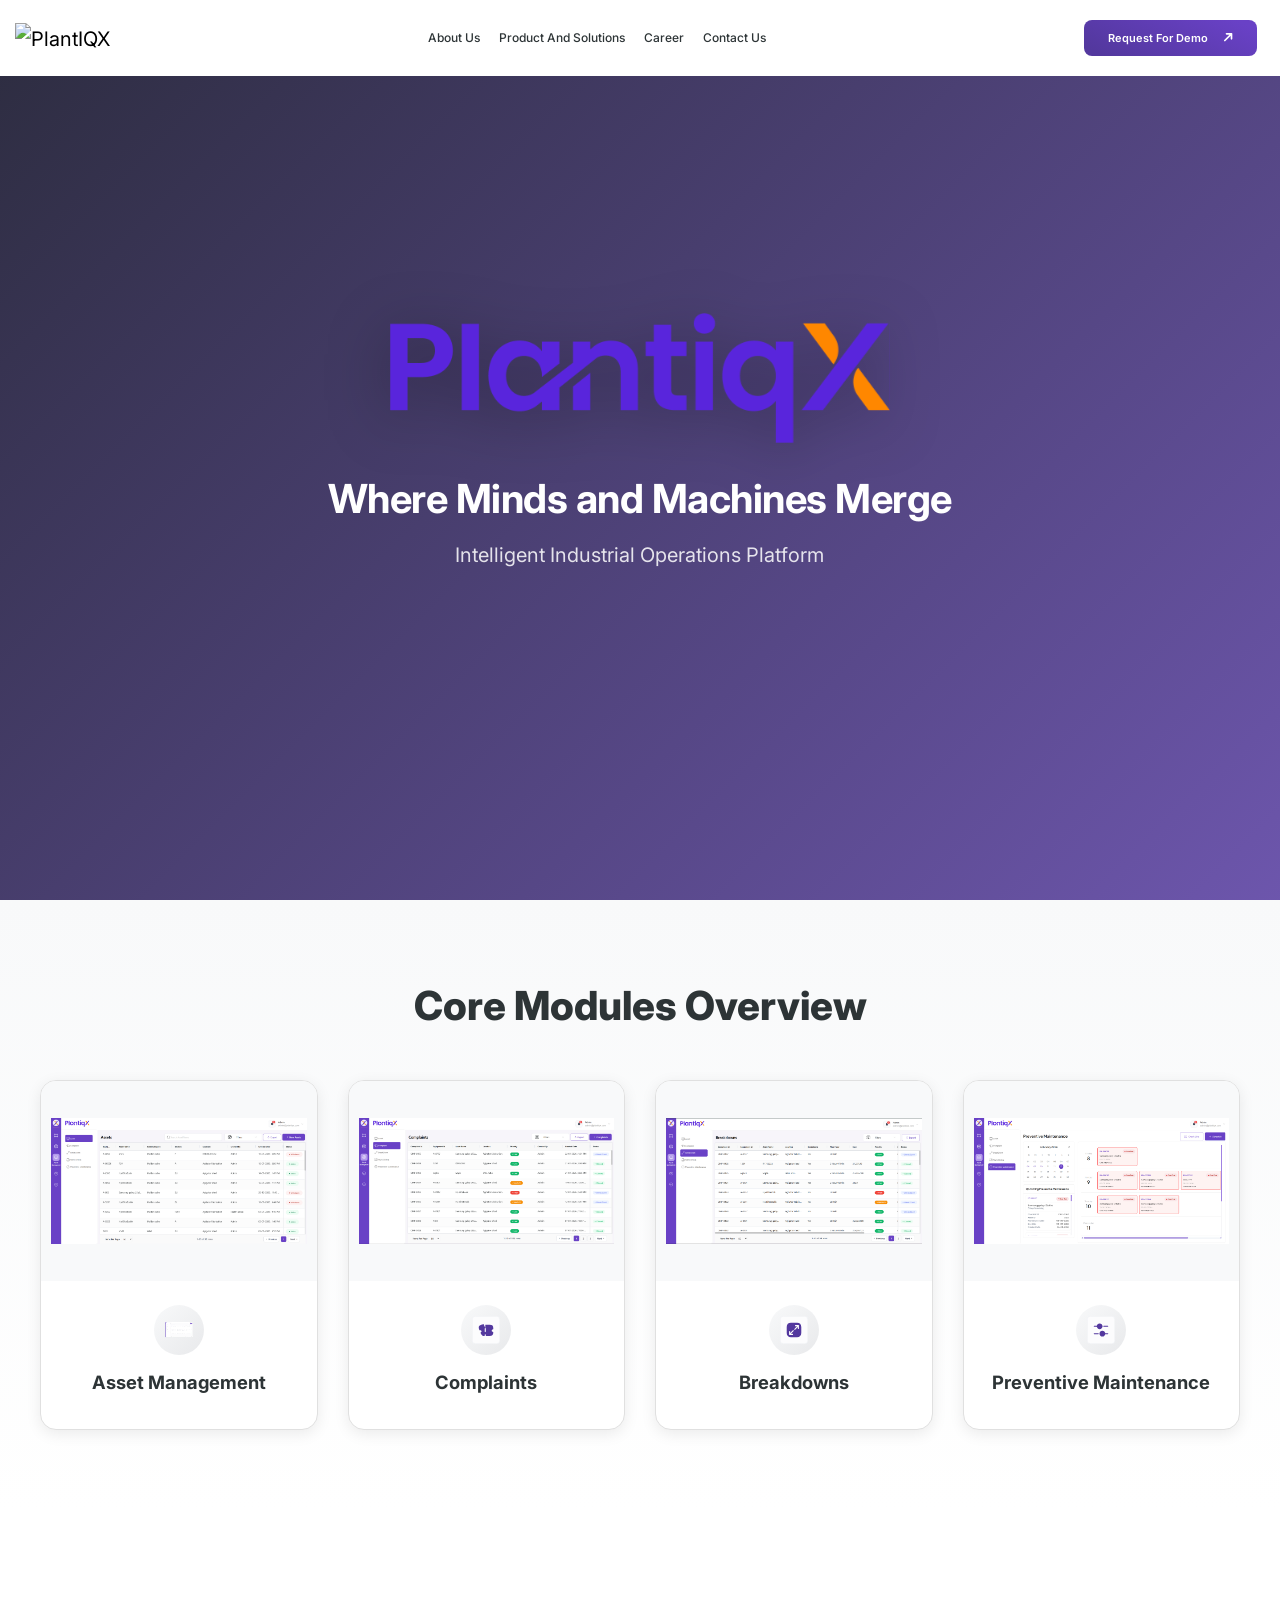
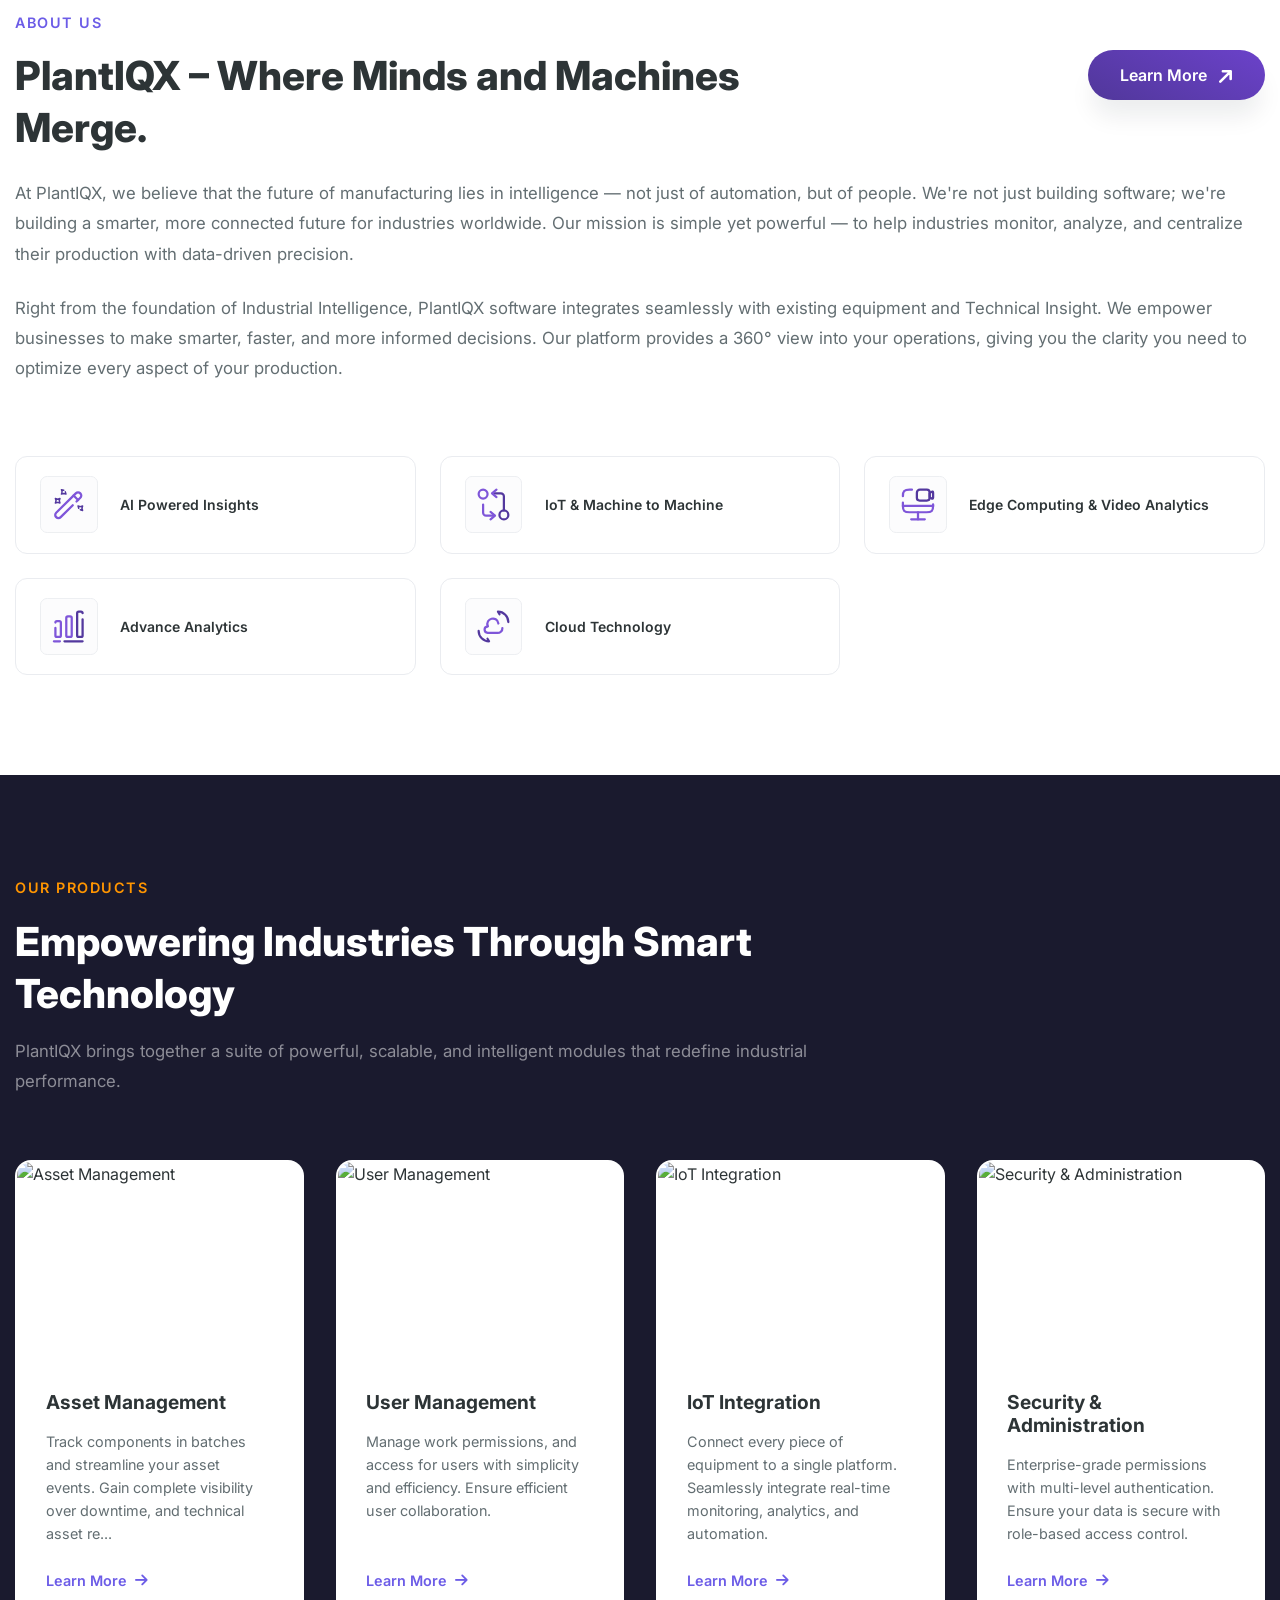
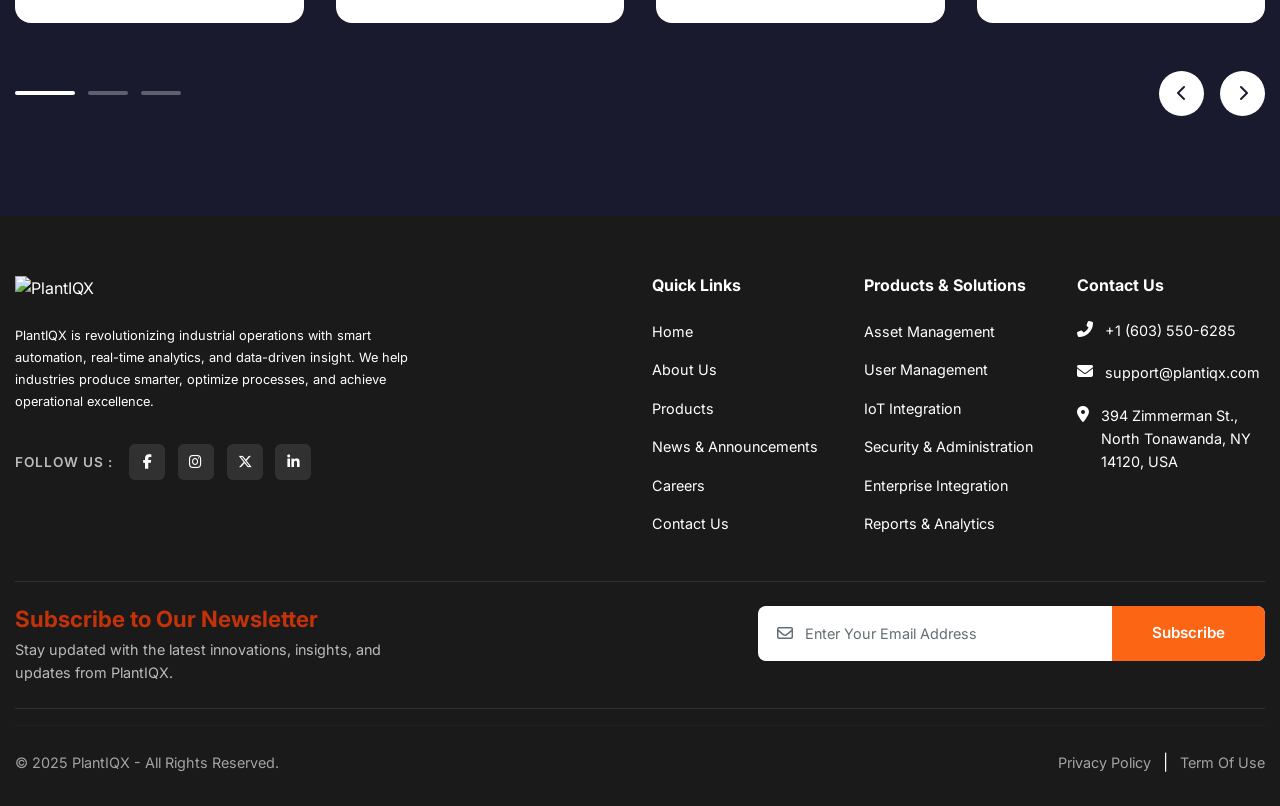
==== commit 47bcf1b9: "chanages" ====
--- a/index.html
+++ b/index.html
@@ -30,91 +30,100 @@
 
     <!-- Main Content -->
     <main>
-        <!-- Hero Section with Slider -->
-        <section id="hero" class="hero-section">
-            <div class="hero-slider">
-                <!-- Slide 1 -->
-                <div class="slide active">
-                    <div class="hero-overlay"></div>
-                    <img src="https://images.unsplash.com/photo-1581091226825-a6a2a5aee158?w=1920&h=1080&fit=crop"
-                        alt="Equipment Breakdown" class="hero-bg">
-                    <div class="container">
-                        <div class="row align-items-center" style="min-height: 100vh;">
-                            <div class="col-lg-7">
-                                <div class="hero-content">
-                                    <h1 class="hero-title">Respond Faster to Equipment Breakdowns</h1>
-                                    <p class="hero-description">Minimize downtime and keep operations running smoothly.
-                                        Report, track, and resolve breakdowns efficiently with real-time alerts and
-                                        predictive insights.</p>
-                                    <button class="btn btn-hero">See The Difference</button>
-                                </div>
-                            </div>
-                        </div>
-                    </div>
-                    <div class="slider-controls">
-                        <button class="slider-prev"><i class="fas fa-chevron-left"></i></button>
-                        <button class="slider-next"><i class="fas fa-chevron-right"></i></button>
-                    </div>
-                    <div class="slider-indicators">
-                        <span class="indicator active"></span>
-                        <span class="indicator"></span>
-                        <span class="indicator"></span>
-                    </div>
-                </div>
-
-                <!-- Slide 2 -->
-                <div class="slide">
-                    <div class="hero-overlay"></div>
-                    <img src="https://images.unsplash.com/photo-1565043589221-1a6fd9ae45c7?w=1920&h=1080&fit=crop"
-                        alt="Smart Technology" class="hero-bg">
-                    <div class="container">
-                        <div class="row align-items-center" style="min-height: 100vh;">
-                            <div class="col-lg-7">
-                                <div class="hero-content">
-                                    <h1 class="hero-title">Smart Technology for Modern Industries</h1>
-                                    <p class="hero-description">Transform your operations with AI-powered insights and
-                                        automation that drives efficiency and productivity.</p>
-                                    <button class="btn btn-hero">Learn More</button>
-                                </div>
-                            </div>
-                        </div>
-                    </div>
-                    <div class="slider-controls">
-                        <button class="slider-prev"><i class="fas fa-chevron-left"></i></button>
-                        <button class="slider-next"><i class="fas fa-chevron-right"></i></button>
-                    </div>
-                    <div class="slider-indicators">
-                        <span class="indicator"></span>
-                        <span class="indicator active"></span>
-                        <span class="indicator"></span>
-                    </div>
-                </div>
-
-                <!-- Slide 3 -->
-                <div class="slide">
-                    <div class="hero-overlay"></div>
-                    <img src="https://images.unsplash.com/photo-1504328345606-18bbc8c9d7d1?w=1920&h=1080&fit=crop"
-                        alt="Industry Solutions" class="hero-bg">
-                    <div class="container">
-                        <div class="row align-items-center" style="min-height: 100vh;">
-                            <div class="col-lg-7">
-                                <div class="hero-content">
-                                    <h1 class="hero-title">Empowering Industries Through Innovation</h1>
-                                    <p class="hero-description">Discover how PlantIQX revolutionizes industrial
-                                        operations with cutting-edge technology and intelligent solutions.</p>
-                                    <button class="btn btn-hero">Get Started</button>
-                                </div>
-                            </div>
-                        </div>
-                    </div>
-                    <div class="slider-controls">
-                        <button class="slider-prev"><i class="fas fa-chevron-left"></i></button>
-                        <button class="slider-next"><i class="fas fa-chevron-right"></i></button>
-                    </div>
-                    <div class="slider-indicators">
-                        <span class="indicator"></span>
-                        <span class="indicator"></span>
-                        <span class="indicator active"></span>
+        <!-- Hero Section with PlantIQX Logo -->
+        <section id="hero" class="hero-section-home">
+            <div class="hero-overlay"></div>
+            <img src="https://images.unsplash.com/photo-1581091226825-a6a2a5aee158?w=1920&h=1080&fit=crop"
+                alt="PlantIQX Industrial Solutions" class="hero-bg">
+            <div class="container">
+                <div class="row align-items-center justify-content-center" style="min-height: 100vh;">
+                    <div class="col-lg-8 text-center">
+                        <div class="hero-logo-container">
+                            <img src="assets/svg/PlantiqX-final-logo.svg" alt="PlantIQX Logo" class="hero-logo">
+                            <h1 class="hero-tagline">Where Minds and Machines Merge</h1>
+                            <p class="hero-subtitle">Intelligent Industrial Operations Platform</p>
+                        </div>
+                    </div>
+                </div>
+            </div>
+        </section>
+
+        <!-- Key Modules Banner with Glimpses -->
+        <section id="modules-banner" class="modules-banner-section">
+            <div class="container">
+                <h2 class="section-title text-center mb-5">Core Modules Overview</h2>
+                <div class="modules-banner-grid">
+                    <div class="module-banner-card">
+                        <div class="module-glimpse-image" onclick="openImagePopup('assets/images/AssetManegement.png', 'Asset Management Dashboard')">
+                            <img src="assets/images/AssetManegement.png" alt="Asset Management Dashboard">
+                        </div>
+                        <div class="module-info">
+                            <div class="module-icon-small">
+                                <img src="assets/svg/Assets.svg" alt="Asset Management">
+                            </div>
+                            <h4>Asset Management</h4>
+                            <!-- <p>Track and manage your assets with complete visibility and control</p> -->
+                        </div>
+                    </div>
+
+                    <div class="module-banner-card">
+                        <div class="module-glimpse-image" onclick="openImagePopup('assets/images/Compliant.png', 'Complaints Dashboard')">
+                            <img src="assets/images/Compliant.png" alt="Complaints Dashboard">
+                        </div>
+                        <div class="module-info">
+                            <div class="module-icon-small">
+                                <img src="assets/svg/Complaint.svg" alt="Complaints">
+                            </div>
+                            <h4>Complaints</h4>
+                            <!-- <p>Streamline complaint handling and resolution processes</p> -->
+                        </div>
+                    </div>
+
+                    <div class="module-banner-card">
+                        <div class="module-glimpse-image" onclick="openImagePopup('assets/images/BreakDown.png', 'Breakdowns Dashboard')">
+                            <img src="assets/images/BreakDown.png" alt="Breakdowns Dashboard">
+                        </div>
+                        <div class="module-info">
+                            <div class="module-icon-small">
+                                <img src="assets/svg/BreakDown.svg" alt="Breakdowns">
+                            </div>
+                            <h4>Breakdowns</h4>
+                            <!-- <p>Respond faster to equipment failures and minimize downtime</p> -->
+                        </div>
+                    </div>
+
+                    <div class="module-banner-card">
+                        <div class="module-glimpse-image" onclick="openImagePopup('assets/images/PreventiveMaintance.png', 'Preventive Maintenance Dashboard')">
+                            <img src="assets/images/PreventiveMaintance.png" alt="Preventive Maintenance Dashboard">
+                        </div>
+                        <div class="module-info">
+                            <div class="module-icon-small">
+                                <img src="assets/svg/PreventiveMaintenances.svg" alt="Preventive Maintenance">
+                            </div>
+                            <h4>Preventive Maintenance</h4>
+                            <!-- <p>Schedule and track maintenance to prevent equipment failures</p> -->
+                        </div>
+                    </div>
+
+                    <!-- Work Order Card - Commented out for now -->
+                    <!-- 
+                    <div class="module-banner-card">
+                        <div class="module-glimpse-placeholder">
+                            <div class="placeholder-content">
+                                <img src="assets/svg/WorkOrder.svg" alt="Work Order" class="placeholder-icon">
+                                <p>Work Order Dashboard Coming Soon</p>
+                            </div>
+                        </div>
+                        <div class="module-info">
+                            <div class="module-icon-small">
+                                <img src="assets/svg/WorkOrder.svg" alt="Work Order">
+                            </div>
+                            <h4>Work Order</h4>
+                            <p>Manage work orders efficiently from creation to completion</p>
+                        </div>
+                    </div>
+                    -->
+                        </div>
                     </div>
                 </div>
             </div>
@@ -169,12 +178,6 @@
                     </div>
                     <div class="feature-card">
                         <div class="feature-icon">
-                            <img src="assets/svg/Automatic.svg" alt="Automatic Payments">
-                        </div>
-                        <h5>Automatic Payments</h5>
-                    </div>
-                    <div class="feature-card">
-                        <div class="feature-icon">
                             <img src="assets/svg/Advance.svg" alt="Advance Analytics">
                         </div>
                         <h5>Advance Analytics</h5>
@@ -184,24 +187,6 @@
                             <img src="assets/svg/CloudTechnology.svg" alt="Cloud Technology">
                         </div>
                         <h5>Cloud Technology</h5>
-                    </div>
-                    <div class="feature-card">
-                        <div class="feature-icon">
-                            <img src="assets/svg/Geospatil.svg" alt="Geospatial Engineering">
-                        </div>
-                        <h5>Geospatial Engineering</h5>
-                    </div>
-                    <div class="feature-card">
-                        <div class="feature-icon">
-                            <img src="assets/svg/UserExperiance.svg" alt="User Experience">
-                        </div>
-                        <h5>User Experience</h5>
-                    </div>
-                    <div class="feature-card">
-                        <div class="feature-icon">
-                            <img src="assets/svg/BlockChain.svg" alt="Blockchain">
-                        </div>
-                        <h5>Blockchain</h5>
                     </div>
                 </div>
             </div>
@@ -386,350 +371,28 @@
             </div>
         </section>
 
-        <!-- Testimonials Section -->
-        <section id="testimonials" class="testimonials-section">
-            <div class="container">
-                <h2 class="section-title text-center">Our Clients Speak for Our Excellence</h2>
-
-                <div class="testimonials-grid">
-                    <div class="testimonial-card">
-                        <div class="testimonial-header">
-                            <img src="https://i.pravatar.cc/150?img=12" alt="Client" class="testimonial-avatar">
-                            <div>
-                                <h5 class="testimonial-name">John Smith</h5>
-                                <p class="testimonial-position">Operations Manager</p>
-                            </div>
-                            <div class="testimonial-rating">
-                                <i class="fas fa-star"></i>
-                                <span>4.5</span>
-                            </div>
-                        </div>
-                        <p class="testimonial-text">"PlantIQX has transformed our manufacturing process. The real-time
-                            insights and predictive analytics have helped us reduce downtime by 40%."</p>
-                    </div>
-
-                    <div class="testimonial-card">
-                        <div class="testimonial-header">
-                            <img src="https://i.pravatar.cc/150?img=47" alt="Client" class="testimonial-avatar">
-                            <div>
-                                <h5 class="testimonial-name">Sarah Johnson</h5>
-                                <p class="testimonial-position">Plant Director</p>
-                            </div>
-                            <div class="testimonial-rating">
-                                <i class="fas fa-star"></i>
-                                <span>5.0</span>
-                            </div>
-                        </div>
-                        <p class="testimonial-text">"The integration was seamless and the support team is outstanding.
-                            We've seen immediate improvements in our OEE metrics."</p>
-                    </div>
-
-                    <div class="testimonial-card featured">
-                        <img src="https://images.unsplash.com/photo-1573496359142-b8d87734a5a2?w=800&h=1000&fit=crop"
-                            alt="Featured Client" class="testimonial-featured-image">
-                        <div class="testimonial-overlay">
-                            <div class="testimonial-header">
-                                <img src="https://i.pravatar.cc/150?img=33" alt="Client" class="testimonial-avatar">
-                                <div>
-                                    <h5 class="testimonial-name">Michael Chen</h5>
-                                    <p class="testimonial-position">CEO, Manufacturing Corp</p>
-                                </div>
-                                <div class="testimonial-rating">
-                                    <i class="fas fa-star"></i>
-                                    <span>5.0</span>
-                                </div>
-                            </div>
-                            <p class="testimonial-text">"PlantIQX is not just software, it's a game-changer for
-                                industrial operations."</p>
-                        </div>
-                    </div>
-
-                    <div class="testimonial-card">
-                        <div class="testimonial-header">
-                            <img src="https://i.pravatar.cc/150?img=27" alt="Client" class="testimonial-avatar">
-                            <div>
-                                <h5 class="testimonial-name">Emily Rodriguez</h5>
-                                <p class="testimonial-position">Production Manager</p>
-                            </div>
-                            <div class="testimonial-rating">
-                                <i class="fas fa-star"></i>
-                                <span>4.8</span>
-                            </div>
-                        </div>
-                        <p class="testimonial-text">"The AI-powered insights have given us a competitive edge. We can
-                            now predict issues before they become problems."</p>
-                    </div>
-
-                    <div class="testimonial-card">
-                        <div class="testimonial-header">
-                            <img src="https://i.pravatar.cc/150?img=68" alt="Client" class="testimonial-avatar">
-                            <div>
-                                <h5 class="testimonial-name">David Park</h5>
-                                <p class="testimonial-position">Maintenance Lead</p>
-                            </div>
-                            <div class="testimonial-rating">
-                                <i class="fas fa-star"></i>
-                                <span>4.9</span>
-                            </div>
-                        </div>
-                        <p class="testimonial-text">"Best investment we've made. The ROI was evident within the first
-                            quarter of implementation."</p>
-                    </div>
-
-                    <div class="testimonial-card">
-                        <div class="testimonial-header">
-                            <img src="https://i.pravatar.cc/150?img=49" alt="Client" class="testimonial-avatar">
-                            <div>
-                                <h5 class="testimonial-name">Lisa Anderson</h5>
-                                <p class="testimonial-position">Quality Assurance Director</p>
-                            </div>
-                            <div class="testimonial-rating">
-                                <i class="fas fa-star"></i>
-                                <span>5.0</span>
-                            </div>
-                        </div>
-                        <p class="testimonial-text">"The quality control features have helped us maintain consistent
-                            standards across all production lines."</p>
-                    </div>
-                </div>
-
-                <div class="text-center mt-5">
-                    <button class="btn btn-dark">View More Reviews</button>
-                </div>
-            </div>
-        </section>
-
-        <!-- News & Announcements Section -->
-        <section id="news" class="news-section">
-            <div class="container">
-                <div class="news-header">
-                    <span class="section-label">News & Announcements</span>
-                    <h2 class="section-title text-center">Updates That Shape the Future of Industry</h2>
-                </div>
-
-                <div class="row g-4">
-                    <div class="col-lg-3 col-md-6">
-                        <div class="news-card">
-                            <div class="news-image-placeholder"></div>
-                            <div class="news-content">
-                                <div class="news-meta">
-                                    <i class="far fa-calendar"></i>
-                                    <span>28 October 2025 | Time: 10:00 AM</span>
-                                </div>
-                                <h5 class="news-title">How Smart Factories are Revolutionizing Industrial Operations
-                                </h5>
-                                <p class="news-excerpt">Smart factories are no longer a futuristic concept — they are
-                                    here, and they are transforming industrial operations. By integr...</p>
-                                <a href="#" class="news-link">Read More <i class="fas fa-arrow-right ms-2"></i></a>
-                            </div>
-                        </div>
-                    </div>
-
-                    <div class="col-lg-3 col-md-6">
-                        <div class="news-card">
-                            <div class="news-image-placeholder"></div>
-                            <div class="news-content">
-                                <div class="news-meta">
-                                    <i class="far fa-calendar"></i>
-                                    <span>15 October 2025 | Time: 11:30 AM</span>
-                                </div>
-                                <h5 class="news-title">5 Ways IoT Integration is Driving Industrial Efficiency</h5>
-                                <p class="news-excerpt">IoT integration is the backbone of modern industrial operations.
-                                    By connecting devices and enabling...</p>
-                                <a href="#" class="news-link">Read More <i class="fas fa-arrow-right ms-2"></i></a>
-                            </div>
-                        </div>
-                    </div>
-
-                    <div class="col-lg-3 col-md-6">
-                        <div class="news-card">
-                            <div class="news-image-placeholder"></div>
-                            <div class="news-content">
-                                <div class="news-meta">
-                                    <i class="far fa-calendar"></i>
-                                    <span>5 October 2025 | Time: 2:00 PM</span>
-                                </div>
-                                <h5 class="news-title">Predictive Analytics: Reducing Downtime and Boosting Productivity
-                                </h5>
-                                <p class="news-excerpt">Predictive analytics is transforming how industries maintain
-                                    their assets. By analyzing historical and real-time data, potent...</p>
-                                <a href="#" class="news-link">Read More <i class="fas fa-arrow-right ms-2"></i></a>
-                            </div>
-                        </div>
-                    </div>
-
-                    <div class="col-lg-3 col-md-6">
-                        <div class="news-card featured">
-                            <div class="news-image-featured">
-                                <img src="https://images.unsplash.com/photo-1451187580459-43490279c0fa?w=600&h=400&fit=crop"
-                                    alt="Featured News">
-                            </div>
-                            <div class="news-content">
-                                <div class="news-meta">
-                                    <i class="far fa-calendar"></i>
-                                    <span>1 October 2025 | Time: 9:45 AM</span>
-                                </div>
-                                <h5 class="news-title">Data-Driven Decisions: The Key to Modern Industrial Success</h5>
-                                <p class="news-excerpt">In today's fast-paced industrial environment, data is the most
-                                    valuable asset. Making decisions without insights is akin to drivin...</p>
-                                <a href="#" class="news-link">Read More <i class="fas fa-arrow-right ms-2"></i></a>
-                            </div>
-                        </div>
-                    </div>
-                </div>
-
-                <div class="text-center mt-5">
-                    <button class="btn btn-dark">View All <i class="fas fa-arrow-right ms-2"></i></button>
-                </div>
-            </div>
-        </section>
-
-        <!-- FAQ Section -->
-        <section id="faq" class="faq-section">
-            <div class="container">
-                <h2 class="section-title text-center">Frequently Asked Questions</h2>
-
-                <div class="faq-accordion">
-                    <div class="accordion-item">
-                        <div class="accordion-header">
-                            <h5>Q1: What is PlantIQX?</h5>
-                            <i class="fas fa-plus"></i>
-                        </div>
-                        <div class="accordion-content">
-                            <p>PlantIQX is an intelligent industrial operations platform that combines AI, IoT, and
-                                analytics to help manufacturers optimize their production processes, reduce downtime,
-                                and improve overall equipment effectiveness (OEE).</p>
-                        </div>
-                    </div>
-
-                    <div class="accordion-item">
-                        <div class="accordion-header">
-                            <h5>Q2: How does PlantIQX integrate with existing systems?</h5>
-                            <i class="fas fa-plus"></i>
-                        </div>
-                        <div class="accordion-content">
-                            <p>PlantIQX seamlessly integrates with your existing equipment and systems through standard
-                                industrial protocols and APIs. Our team provides full support during the integration
-                                process to ensure minimal disruption to your operations.</p>
-                        </div>
-                    </div>
-
-                    <div class="accordion-item">
-                        <div class="accordion-header">
-                            <h5>Q3: What industries does PlantIQX serve?</h5>
-                            <i class="fas fa-plus"></i>
-                        </div>
-                        <div class="accordion-content">
-                            <p>PlantIQX serves a wide range of industries including automotive, pharmaceuticals, food &
-                                beverage, electronics, and general manufacturing. Our platform is customizable to meet
-                                the specific needs of different industrial sectors.</p>
-                        </div>
-                    </div>
-
-                    <div class="accordion-item">
-                        <div class="accordion-header">
-                            <h5>Q4: How does the pricing work for PlantIQX?</h5>
-                            <i class="fas fa-plus"></i>
-                        </div>
-                        <div class="accordion-content">
-                            <p>We offer flexible pricing models based on your facility size, number of users, and
-                                required features. Contact our sales team for a customized quote that fits your specific
-                                needs and budget.</p>
-                        </div>
-                    </div>
-
-                    <div class="accordion-item">
-                        <div class="accordion-header">
-                            <h5>Q5: What kind of support does PlantIQX offer?</h5>
-                            <i class="fas fa-plus"></i>
-                        </div>
-                        <div class="accordion-content">
-                            <p>We provide 24/7 technical support, dedicated account managers, regular training sessions,
-                                and comprehensive documentation. Our team is committed to ensuring your success with
-                                PlantIQX.</p>
-                        </div>
-                    </div>
-
-                    <div class="accordion-item">
-                        <div class="accordion-header">
-                            <h5>Q6: Is the data secure with PlantIQX?</h5>
-                            <i class="fas fa-plus"></i>
-                        </div>
-                        <div class="accordion-content">
-                            <p>Yes, security is our top priority. PlantIQX uses enterprise-grade encryption, role-based
-                                access control, and complies with industry standards including ISO 27001 and SOC 2.</p>
-                        </div>
-                    </div>
-
-                    <div class="accordion-item">
-                        <div class="accordion-header">
-                            <h5>Q7: Can I try PlantIQX before purchasing?</h5>
-                            <i class="fas fa-plus"></i>
-                        </div>
-                        <div class="accordion-content">
-                            <p>Absolutely! We offer a free demo and trial period so you can experience the platform
-                                firsthand. Contact us to schedule a personalized demonstration.</p>
-                        </div>
-                    </div>
-
-                    <div class="accordion-item">
-                        <div class="accordion-header">
-                            <h5>Q8: How long does implementation take?</h5>
-                            <i class="fas fa-plus"></i>
-                        </div>
-                        <div class="accordion-content">
-                            <p>Implementation timelines vary based on facility size and complexity, but typically range
-                                from 4-12 weeks. Our team works closely with you to ensure a smooth and efficient
-                                deployment.</p>
-                        </div>
-                    </div>
-
-                    <div class="accordion-item">
-                        <div class="accordion-header">
-                            <h5>Q9: What training is provided for users?</h5>
-                            <i class="fas fa-plus"></i>
-                        </div>
-                        <div class="accordion-content">
-                            <p>We provide comprehensive training including on-site sessions, online courses, video
-                                tutorials, and documentation. We ensure your team is fully equipped to maximize the
-                                value of PlantIQX.</p>
-                        </div>
-                    </div>
-
-                    <div class="accordion-item">
-                        <div class="accordion-header">
-                            <h5>Q10: Can PlantIQX scale as our business grows?</h5>
-                            <i class="fas fa-plus"></i>
-                        </div>
-                        <div class="accordion-content">
-                            <p>Yes, PlantIQX is built to scale. Whether you're adding new production lines, facilities,
-                                or expanding globally, our platform grows with your business needs.</p>
-                        </div>
-                    </div>
-                </div>
-
-                <div class="faq-cta">
-                    <div class="faq-cta-content">
-                        <h4>Get started today and take the first step toward a smarter, more connected industrial
-                            future.</h4>
-                        <p>Experience the power of PlantIQX firsthand. See how real-time monitoring, predictive
-                            analytics, and intelligent automation can transform your operations.</p>
-                    </div>
-                    <button class="btn btn-primary request-buttonCta">Request For Demo
-                        <img src="assets/svg/UpArrow.svg" alt="Arrow" class="btn-arrow ms-2">
-                    </button>
-                </div>
-            </div>
-        </section>
     </main>
 
     <!-- Footer -->
     <div id="footer-placeholder"></div>
 
+    <!-- Image Lightbox Popup -->
+    <div id="imageLightbox" class="lightbox-overlay" onclick="closeImagePopup()">
+        <span class="lightbox-close">&times;</span>
+        <div class="lightbox-content" onclick="event.stopPropagation()">
+            <img id="lightboxImage" src="" alt="">
+            <div class="lightbox-caption" id="lightboxCaption"></div>
+        </div>
+    </div>
+
     <!-- Bootstrap JS -->
     <script src="https://cdn.jsdelivr.net/npm/bootstrap@5.3.0/dist/js/bootstrap.bundle.min.js"></script>
 
     <!-- Custom JS -->
+    <script src="js/main.js"></script>
+    <script src="js/lightbox.js"></script>
+    <script src="js/accordion.js"></script>
+    <script src="js/navigation.js"></script>
     <script src="js/main.js"></script>
     <script src="js/slider.js"></script>
     <script src="js/accordion.js"></script>
--- a/css/style.css
+++ b/css/style.css
@@ -2,1044 +2,1082 @@
    CSS Variables & Reset
    =========================== */
 :root {
-    --primary-color: #6C5CE7;
-    --secondary-color: #FF9500;
-    --dark-bg: #1A1A2E;
-    --light-bg: #F8F9FA;
-    --text-dark: #2D3436;
-    --text-light: #636E72;
-    --white: #FFFFFF;
-    --border-color: #E0E0E0;
+  --primary-color: #6c5ce7;
+  --secondary-color: #ff9500;
+  --dark-bg: #1a1a2e;
+  --light-bg: #f8f9fa;
+  --text-dark: #2d3436;
+  --text-light: #636e72;
+  --white: #ffffff;
+  --border-color: #e0e0e0;
 }
 
 * {
-    margin: 0;
-    padding: 0;
-    box-sizing: border-box;
+  margin: 0;
+  padding: 0;
+  box-sizing: border-box;
 }
 
 body {
-    font-family: 'Inter', -apple-system, BlinkMacSystemFont, 'Segoe UI', sans-serif;
-    color: var(--text-dark);
-    line-height: 1.6;
-    overflow-x: hidden;
+  font-family:
+    "Inter",
+    -apple-system,
+    BlinkMacSystemFont,
+    "Segoe UI",
+    sans-serif;
+  color: var(--text-dark);
+  line-height: 1.6;
+  overflow-x: hidden;
 }
 
 /* Zoom-safe container */
 .container {
+  max-width: 1320px;
+  margin: 0 auto;
+  padding: 0 15px;
+}
+
+@media (min-width: 1400px) {
+  .container {
     max-width: 1320px;
-    margin: 0 auto;
-    padding: 0 15px;
-}
-
-@media (min-width: 1400px) {
-    .container {
-        max-width: 1320px;
-    }
+  }
 }
 
 /* ===========================
    Header Styles
    =========================== */
 .header-section {
-    box-shadow: 0 2px 15px rgba(0, 0, 0, 0.08);
-    position: relative;
-    z-index: 1000;
+  box-shadow: 0 2px 15px rgba(0, 0, 0, 0.08);
+  position: relative;
+  z-index: 1000;
 }
 
 .navbar {
-    padding: 1.2rem 0;
-    background: var(--white) !important;
+  padding: 1rem 0;
+  background: var(--white) !important;
 }
 
 .brand-text {
-    font-size: 1.8rem;
-    font-weight: 700;
-    color: var(--primary-color);
-    letter-spacing: -0.5px;
+  font-size: 1.8rem;
+  font-weight: 700;
+  color: var(--primary-color);
+  letter-spacing: -0.5px;
 }
 
 .brand-highlight {
-    color: var(--secondary-color);
+  color: var(--secondary-color);
 }
 
 .nav-link {
-    color: var(--text-dark);
-    font-weight: 500;
-    font-size: 0.95rem;
-    margin: 0 0.8rem;
-    transition: color 0.3s ease;
-    padding: 0.5rem 0;
+  color: var(--text-dark);
+  font-weight: 500;
+  font-size: 0.95rem;
+  margin: 0 0.8rem;
+  transition: color 0.3s ease;
+  padding: 0.5rem 0;
 }
 
 .nav-link:hover {
-    color: var(--primary-color);
+  color: var(--primary-color);
 }
 
 .btn-primary {
-    background-color: var(--primary-color);
-    border: none;
-    padding: 0.7rem 1.8rem;
-    border-radius: 25px;
-    font-weight: 600;
-    font-size: 0.9rem;
-    transition: all 0.3s ease;
+  background-color: var(--primary-color);
+  border: none;
+  padding: 0.7rem 1.8rem;
+  border-radius: 25px;
+  font-weight: 600;
+  font-size: 0.9rem;
+  transition: all 0.3s ease;
 }
 
 .btn-primary:hover {
-    background-color: #5B4CD6;
-    transform: translateY(-2px);
-    box-shadow: 0 5px 15px rgba(108, 92, 231, 0.3);
+  background-color: #5b4cd6;
+  transform: translateY(-2px);
+  box-shadow: 0 5px 15px rgba(108, 92, 231, 0.3);
 }
 
 .btn-warning {
-    background-color: var(--secondary-color);
-    border: none;
-    padding: 0.7rem 1.8rem;
-    border-radius: 25px;
-    font-weight: 600;
-    font-size: 0.9rem;
-    color: var(--white);
-    transition: all 0.3s ease;
+  background-color: var(--secondary-color);
+  border: none;
+  padding: 0.7rem 1.8rem;
+  border-radius: 25px;
+  font-weight: 600;
+  font-size: 0.9rem;
+  color: var(--white);
+  transition: all 0.3s ease;
 }
 
 .btn-warning:hover {
-    background-color: #E68600;
-    transform: translateY(-2px);
-    box-shadow: 0 5px 15px rgba(255, 149, 0, 0.3);
+  background-color: #e68600;
+  transform: translateY(-2px);
+  box-shadow: 0 5px 15px rgba(255, 149, 0, 0.3);
+}
+
+.btn-demo {
+  background: linear-gradient(26.57deg, #53389e 8.33%, #6941c6 91.67%);
+  color: var(--white);
+  border: none;
+  padding: 0.7rem 1.8rem;
+  border-radius: 25px;
+  font-weight: 600;
+  font-size: 0.9rem;
+  transition: all 0.3s ease;
+  display: flex;
+  align-items: center;
+  gap: 0.5rem;
+}
+
+.btn-demo:hover {
+  background-color: #5b4cd6;
+  color: var(--white);
+  transform: translateY(-2px);
+  box-shadow: 0 5px 15px rgba(108, 92, 231, 0.3);
+}
+
+.btn-arrow {
+  width: 20px;
+  height: 20px;
+  transition: transform 0.3s ease;
+}
+
+.btn-demo:hover .btn-arrow {
+  transform: translateX(3px);
 }
 
 /* ===========================
    Hero Section with Slider
    =========================== */
 .hero-section {
-    position: relative;
-    width: 100%;
-    height: 100vh;
-    overflow: hidden;
+  position: relative;
+  width: 100%;
+  height: 100vh;
+  overflow: hidden;
 }
 
 .hero-slider {
-    position: relative;
-    width: 100%;
-    height: 100%;
+  position: relative;
+  width: 100%;
+  height: 100%;
 }
 
 .slide {
-    position: absolute;
-    top: 0;
-    left: 0;
-    width: 100%;
-    height: 100%;
-    opacity: 0;
-    transition: opacity 1s ease-in-out;
-    z-index: 1;
+  position: absolute;
+  top: 0;
+  left: 0;
+  width: 100%;
+  height: 100%;
+  opacity: 0;
+  transition: opacity 1s ease-in-out;
+  z-index: 1;
 }
 
 .slide.active {
-    opacity: 1;
-    z-index: 2;
+  opacity: 1;
+  z-index: 2;
 }
 
 .hero-bg {
-    width: 100%;
-    height: 100%;
-    object-fit: cover;
-    position: absolute;
-    top: 0;
-    left: 0;
+  width: 100%;
+  height: 100%;
+  object-fit: cover;
+  position: absolute;
+  top: 0;
+  left: 0;
 }
 
 .hero-overlay {
-    position: absolute;
-    top: 0;
-    left: 0;
-    width: 100%;
-    height: 100%;
-    background: linear-gradient(90deg, rgba(26, 26, 46, 0.95) 0%, rgba(26, 26, 46, 0.6) 60%, transparent 100%);
-    z-index: 1;
+  position: absolute;
+  top: 0;
+  left: 0;
+  width: 100%;
+  height: 100%;
+  background: linear-gradient(
+    90deg,
+    rgba(26, 26, 46, 0.95) 0%,
+    rgba(26, 26, 46, 0.6) 60%,
+    transparent 100%
+  );
+  z-index: 1;
 }
 
 .hero-content {
-    position: relative;
-    z-index: 2;
-    color: var(--white);
-    padding-top: 80px;
+  position: relative;
+  z-index: 2;
+  color: var(--white);
+  padding-top: 80px;
 }
 
 .hero-title {
-    font-size: 3.5rem;
-    font-weight: 800;
-    line-height: 1.2;
-    margin-bottom: 1.5rem;
-    color: var(--white);
+  font-size: 3.5rem;
+  font-weight: 800;
+  line-height: 1.2;
+  margin-bottom: 1.5rem;
+  color: var(--white);
 }
 
 .hero-description {
-    font-size: 1.15rem;
-    line-height: 1.8;
-    margin-bottom: 2.5rem;
-    color: rgba(255, 255, 255, 0.9);
-    max-width: 600px;
+  font-size: 1.15rem;
+  line-height: 1.8;
+  margin-bottom: 2.5rem;
+  color: rgba(255, 255, 255, 0.9);
+  max-width: 600px;
 }
 
 .btn-hero {
-    background: linear-gradient(26.57deg, #53389E 8.33%, #6941C6 91.67%);
-    color: var(--white);
-    border: none;
-    padding: 1rem 2.5rem;
-    border-radius: 30px;
-    font-weight: 600;
-    font-size: 1rem;
-    transition: all 0.3s ease;
-    cursor: pointer;
+  background: linear-gradient(26.57deg, #53389e 8.33%, #6941c6 91.67%);
+  color: var(--white);
+  border: none;
+  padding: 1rem 2.5rem;
+  border-radius: 30px;
+  font-weight: 600;
+  font-size: 1rem;
+  transition: all 0.3s ease;
+  cursor: pointer;
 }
 
 .btn-hero:hover {
-    background-color: #5B4CD6;
-    transform: translateY(-3px);
-    box-shadow: 0 10px 25px rgba(108, 92, 231, 0.4);
+  background-color: #5b4cd6;
+  transform: translateY(-3px);
+  box-shadow: 0 10px 25px rgba(108, 92, 231, 0.4);
 }
 
 .slider-controls {
-    position: absolute;
-    top: 50%;
-    width: 100%;
-    transform: translateY(-50%);
-    z-index: 3;
-    display: flex;
-    justify-content: space-between;
-    padding: 0 2rem;
+  position: absolute;
+  top: 50%;
+  width: 100%;
+  transform: translateY(-50%);
+  z-index: 3;
+  display: flex;
+  justify-content: space-between;
+  padding: 0 2rem;
 }
 
 .slider-prev,
 .slider-next {
-    background: rgba(255, 255, 255, 0.2);
-    border: 2px solid rgba(255, 255, 255, 0.5);
-    color: var(--white);
-    width: 50px;
-    height: 50px;
-    border-radius: 50%;
-    cursor: pointer;
-    transition: all 0.3s ease;
-    backdrop-filter: blur(10px);
+  background: rgba(255, 255, 255, 0.2);
+  border: 2px solid rgba(255, 255, 255, 0.5);
+  color: var(--white);
+  width: 50px;
+  height: 50px;
+  border-radius: 50%;
+  cursor: pointer;
+  transition: all 0.3s ease;
+  backdrop-filter: blur(10px);
 }
 
 .slider-prev:hover,
 .slider-next:hover {
-    background: rgba(255, 255, 255, 0.3);
-    transform: scale(1.1);
+  background: rgba(255, 255, 255, 0.3);
+  transform: scale(1.1);
 }
 
 .slider-indicators {
-    position: absolute;
-    bottom: 40px;
-    left: 50%;
-    transform: translateX(-50%);
-    z-index: 3;
-    display: flex;
-    gap: 12px;
+  position: absolute;
+  bottom: 40px;
+  left: 50%;
+  transform: translateX(-50%);
+  z-index: 3;
+  display: flex;
+  gap: 12px;
 }
 
 .indicator {
-    width: 12px;
-    height: 12px;
-    border-radius: 50%;
-    background: rgba(255, 255, 255, 0.4);
-    cursor: pointer;
-    transition: all 0.3s ease;
+  width: 12px;
+  height: 12px;
+  border-radius: 50%;
+  background: rgba(255, 255, 255, 0.4);
+  cursor: pointer;
+  transition: all 0.3s ease;
 }
 
 .indicator.active {
-    background: var(--white);
-    width: 35px;
-    border-radius: 6px;
+  background: var(--white);
+  width: 35px;
+  border-radius: 6px;
 }
 
 /* ===========================
    About Section
    =========================== */
 .about-section {
-    padding: 100px 0;
-    background: var(--white);
+  padding: 100px 0;
+  background: var(--white);
 }
 
 .section-label {
-    display: inline-block;
-    color: var(--primary-color);
-    font-weight: 600;
-    font-size: 0.9rem;
-    text-transform: uppercase;
-    letter-spacing: 1.5px;
-    margin-bottom: 1rem;
+  display: inline-block;
+  color: var(--primary-color);
+  font-weight: 600;
+  font-size: 0.9rem;
+  text-transform: uppercase;
+  letter-spacing: 1.5px;
+  margin-bottom: 1rem;
 }
 
 .section-title {
-    font-size: 2.8rem;
-    font-weight: 800;
-    line-height: 1.3;
-    margin-bottom: 1.5rem;
-    color: var(--text-dark);
-    word-wrap: break-word;
+  font-size: 2.8rem;
+  font-weight: 800;
+  line-height: 1.3;
+  margin-bottom: 1.5rem;
+  color: var(--text-dark);
+  word-wrap: break-word;
 }
 
 .section-description {
-    font-size: 1.05rem;
-    line-height: 1.8;
-    color: var(--text-light);
-    margin-bottom: 1.5rem;
+  font-size: 1.05rem;
+  line-height: 1.8;
+  color: var(--text-light);
+  margin-bottom: 1.5rem;
 }
 
 .btn-primary-outline {
-    background: linear-gradient(26.57deg, #53389E 8.33%, #6941C6 91.67%);
-    box-shadow: 0px 8px 8px -4px #10182808;
-    box-shadow: 0px 20px 24px -4px #10182814;
-    border: none !important;
-    color: #FFFFFF;
-    padding: 0.8rem 2rem;
-    border-radius: 25px;
-    font-weight: 600;
-    transition: all 0.3s ease;
-    cursor: pointer;
-    white-space: nowrap;
-    flex-shrink: 0;
+  background: linear-gradient(26.57deg, #53389e 8.33%, #6941c6 91.67%);
+  box-shadow: 0px 8px 8px -4px #10182808;
+  box-shadow: 0px 20px 24px -4px #10182814;
+  border: none !important;
+  color: #ffffff;
+  padding: 0.8rem 2rem;
+  border-radius: 25px;
+  font-weight: 600;
+  transition: all 0.3s ease;
+  cursor: pointer;
+  white-space: nowrap;
+  flex-shrink: 0;
 }
 
 .btn-primary-outline:hover {
-    background: #FFFFFF;
-    box-shadow: 0px 8px 8px -4px #10182808;
-    box-shadow: 0px 20px 24px -4px #10182814;
-    border: 2px solid #6941C6;
-    color: linear-gradient(26.57deg, #53389E 8.33%, #6941C6 91.67%);
-
+  background: #ffffff;
+  box-shadow: 0px 8px 8px -4px #10182808;
+  box-shadow: 0px 20px 24px -4px #10182814;
+  border: 2px solid #6941c6;
+  color: linear-gradient(26.57deg, #53389e 8.33%, #6941c6 91.67%);
 }
 
 .features-grid {
-    display: grid;
-    grid-template-columns: repeat(3, 1fr);
-    gap: 1.5rem;
+  display: grid;
+  grid-template-columns: repeat(3, 1fr);
+  gap: 1.5rem;
 }
 
 .feature-card {
-    display: flex !important;
-    flex-direction: row !important;
-    align-items: center !important;
-    background: #FFFFFF !important;
-    padding: 1.2rem 1.5rem;
-    border-radius: 12px;
-    transition: all 0.3s ease;
-    border: 1px solid #EAECF0;
-    height: 100%;
-    min-height: 80px;
-    gap: 1rem;
+  display: flex !important;
+  flex-direction: row !important;
+  align-items: center !important;
+  background: #ffffff !important;
+  padding: 1.2rem 1.5rem;
+  border-radius: 12px;
+  transition: all 0.3s ease;
+  border: 1px solid #eaecf0;
+  height: 100%;
+  min-height: 80px;
+  gap: 1rem;
 }
 
 .feature-card h5 {
-    font-size: 14px !important;
+  font-size: 14px !important;
 }
 
 .feature-card:hover {
-    background: var(--white);
-    border-color: var(--primary-color);
-    transform: translateY(-5px);
-    box-shadow: 0 10px 30px rgba(108, 92, 231, 0.15);
+  background: var(--white);
+  border-color: var(--primary-color);
+  transform: translateY(-5px);
+  box-shadow: 0 10px 30px rgba(108, 92, 231, 0.15);
 }
 
 .feature-icon img {
-    width: 90%;
-    height: 90%;
-    object-fit: contain;
-}
-
-
+  width: 90%;
+  height: 90%;
+  object-fit: contain;
+}
 
 .feature-card h5 {
-    font-size: 0.95rem;
-    font-weight: 600;
-    color: var(--text-dark);
-    margin: 0;
-    line-height: 1.4;
-    text-align: left;
-    flex: 1;
+  font-size: 0.95rem;
+  font-weight: 600;
+  color: var(--text-dark);
+  margin: 0;
+  line-height: 1.4;
+  text-align: left;
+  flex: 1;
 }
 
 /* ===========================
    Products Section
    =========================== */
 .products-section {
-    padding: 100px 0;
-    background: var(--dark-bg);
-    position: relative;
+  padding: 100px 0;
+  background: var(--dark-bg);
+  position: relative;
 }
 
 .section-label-light {
-    display: inline-block;
-    color: var(--secondary-color);
-    font-weight: 600;
-    font-size: 0.9rem;
-    text-transform: uppercase;
-    letter-spacing: 1.5px;
-    margin-bottom: 1rem;
+  display: inline-block;
+  color: var(--secondary-color);
+  font-weight: 600;
+  font-size: 0.9rem;
+  text-transform: uppercase;
+  letter-spacing: 1.5px;
+  margin-bottom: 1rem;
 }
 
 .products-section .section-title {
-    color: var(--white);
-    margin-bottom: 1rem;
-    max-width: 900px;
+  color: var(--white);
+  margin-bottom: 1rem;
+  max-width: 900px;
 }
 
 .products-section .section-description {
-    max-width: 800px;
-    margin-bottom: 3rem;
+  max-width: 800px;
+  margin-bottom: 3rem;
 }
 
 .products-slider-wrapper {
-    margin-top: 4rem;
-    position: relative;
+  margin-top: 4rem;
+  position: relative;
 }
 
 .products-slider-container {
-    position: relative;
-    overflow: hidden;
+  position: relative;
+  overflow: hidden;
 }
 
 .products-slider {
-    display: grid;
-    grid-template-columns: repeat(4, 1fr);
-    gap: 2rem;
-    margin-bottom: 3rem;
-    opacity: 0;
-    visibility: hidden;
-    position: absolute;
-    top: 0;
-    left: 0;
-    width: 100%;
-    transition: opacity 0.5s ease, visibility 0.5s ease;
+  display: grid;
+  grid-template-columns: repeat(4, 1fr);
+  gap: 2rem;
+  margin-bottom: 3rem;
+  opacity: 0;
+  visibility: hidden;
+  position: absolute;
+  top: 0;
+  left: 0;
+  width: 100%;
+  transition:
+    opacity 0.5s ease,
+    visibility 0.5s ease;
 }
 
 .products-slider.active {
-    opacity: 1;
-    visibility: visible;
-    position: relative;
+  opacity: 1;
+  visibility: visible;
+  position: relative;
 }
 
 .product-card {
-    background: var(--white);
-    border-radius: 16px;
-    overflow: hidden;
-    transition: all 0.3s ease;
-    border: 2px solid transparent;
+  background: var(--white);
+  border-radius: 16px;
+  overflow: hidden;
+  transition: all 0.3s ease;
+  border: 2px solid transparent;
 }
 
 .product-card:hover {
-    transform: translateY(-10px);
-    box-shadow: 0 20px 40px rgba(0, 0, 0, 0.3);
-    border-color: var(--primary-color);
+  transform: translateY(-10px);
+  box-shadow: 0 20px 40px rgba(0, 0, 0, 0.3);
+  border-color: var(--primary-color);
 }
 
 .product-image {
-    width: 100%;
-    height: 200px;
-    object-fit: cover;
+  width: 100%;
+  height: 200px;
+  object-fit: cover;
 }
 
 .product-content {
-    padding: 1.8rem;
+  padding: 1.8rem;
 }
 
 .product-content h4 {
-    font-size: 1.2rem;
-    font-weight: 700;
-    margin-bottom: 1rem;
-    color: var(--text-dark);
+  font-size: 1.2rem;
+  font-weight: 700;
+  margin-bottom: 1rem;
+  color: var(--text-dark);
 }
 
 .product-content p {
-    font-size: 0.9rem;
-    color: var(--text-light);
-    margin-bottom: 1.5rem;
-    line-height: 1.6;
-    min-height: 60px;
+  font-size: 0.9rem;
+  color: var(--text-light);
+  margin-bottom: 1.5rem;
+  line-height: 1.6;
+  min-height: 60px;
 }
 
 .product-link {
-    color: var(--primary-color);
-    font-weight: 600;
-    text-decoration: none;
-    font-size: 0.9rem;
-    transition: all 0.3s ease;
-    display: inline-flex;
-    align-items: center;
+  color: var(--primary-color);
+  font-weight: 600;
+  text-decoration: none;
+  font-size: 0.9rem;
+  transition: all 0.3s ease;
+  display: inline-flex;
+  align-items: center;
 }
 
 .product-link:hover {
-    color: var(--secondary-color);
+  color: var(--secondary-color);
 }
 
 .products-controls {
-    display: flex;
-    justify-content: space-between;
-    align-items: center;
+  display: flex;
+  justify-content: space-between;
+  align-items: center;
 }
 
 .products-indicators {
-    display: flex;
-    gap: 0.8rem;
+  display: flex;
+  gap: 0.8rem;
 }
 
 .product-indicator {
-    width: 40px;
-    height: 4px;
-    background: rgba(255, 255, 255, 0.3);
-    border-radius: 2px;
-    cursor: pointer;
-    transition: all 0.3s ease;
+  width: 40px;
+  height: 4px;
+  background: rgba(255, 255, 255, 0.3);
+  border-radius: 2px;
+  cursor: pointer;
+  transition: all 0.3s ease;
 }
 
 .product-indicator.active {
-    background: var(--white);
-    width: 60px;
+  background: var(--white);
+  width: 60px;
 }
 
 .products-nav {
-    display: flex;
-    gap: 1rem;
+  display: flex;
+  gap: 1rem;
 }
 
 .products-nav-btn {
-    background: var(--white);
-    border: none;
-    color: var(--dark-bg);
-    width: 45px;
-    height: 45px;
-    border-radius: 50%;
-    cursor: pointer;
-    transition: all 0.3s ease;
-    display: flex;
-    align-items: center;
-    justify-content: center;
+  background: var(--white);
+  border: none;
+  color: var(--dark-bg);
+  width: 45px;
+  height: 45px;
+  border-radius: 50%;
+  cursor: pointer;
+  transition: all 0.3s ease;
+  display: flex;
+  align-items: center;
+  justify-content: center;
 }
 
 .products-nav-btn:hover {
-    background: var(--primary-color);
-    color: var(--white);
-    transform: scale(1.1);
+  background: var(--primary-color);
+  color: var(--white);
+  transform: scale(1.1);
 }
 
 /* ===========================
    Services Section (OLD - REMOVE)
    =========================== */
 .services-section {
-    padding: 100px 0;
-    background: var(--dark-bg);
-    position: relative;
+  padding: 100px 0;
+  background: var(--dark-bg);
+  position: relative;
 }
 
 .services-section .section-title {
-    color: var(--white);
-    margin-bottom: 1rem;
+  color: var(--white);
+  margin-bottom: 1rem;
 }
 
 .services-slider-wrapper {
-    margin-top: 4rem;
-    position: relative;
+  margin-top: 4rem;
+  position: relative;
 }
 
 .services-slider {
-    display: flex;
-    gap: 2rem;
-    overflow-x: auto;
-    scroll-behavior: smooth;
-    padding: 2rem 0;
-    scrollbar-width: none;
+  display: flex;
+  gap: 2rem;
+  overflow-x: auto;
+  scroll-behavior: smooth;
+  padding: 2rem 0;
+  scrollbar-width: none;
 }
 
 .services-slider::-webkit-scrollbar {
-    display: none;
+  display: none;
 }
 
 .service-card {
-    min-width: 320px;
-    background: var(--white);
-    border-radius: 16px;
-    overflow: hidden;
-    transition: all 0.3s ease;
-    flex-shrink: 0;
+  min-width: 320px;
+  background: var(--white);
+  border-radius: 16px;
+  overflow: hidden;
+  transition: all 0.3s ease;
+  flex-shrink: 0;
 }
 
 .service-card:hover {
-    transform: translateY(-10px);
-    box-shadow: 0 20px 40px rgba(0, 0, 0, 0.3);
+  transform: translateY(-10px);
+  box-shadow: 0 20px 40px rgba(0, 0, 0, 0.3);
 }
 
 .service-image {
-    width: 100%;
-    height: 220px;
-    object-fit: cover;
+  width: 100%;
+  height: 220px;
+  object-fit: cover;
 }
 
 .service-content {
-    padding: 2rem;
+  padding: 2rem;
 }
 
 .service-content h4 {
-    font-size: 1.4rem;
-    font-weight: 700;
-    margin-bottom: 1rem;
-    color: var(--text-dark);
+  font-size: 1.4rem;
+  font-weight: 700;
+  margin-bottom: 1rem;
+  color: var(--text-dark);
 }
 
 .service-content p {
-    font-size: 0.95rem;
-    color: var(--text-light);
-    margin-bottom: 1.5rem;
-    line-height: 1.7;
+  font-size: 0.95rem;
+  color: var(--text-light);
+  margin-bottom: 1.5rem;
+  line-height: 1.7;
 }
 
 .service-link {
-    color: var(--primary-color);
-    font-weight: 600;
-    text-decoration: none;
-    transition: all 0.3s ease;
+  color: var(--primary-color);
+  font-weight: 600;
+  text-decoration: none;
+  transition: all 0.3s ease;
 }
 
 .service-link:hover {
-    color: var(--secondary-color);
+  color: var(--secondary-color);
 }
 
 .slider-nav {
-    display: flex;
-    gap: 1rem;
-    justify-content: center;
-    margin-top: 2rem;
+  display: flex;
+  gap: 1rem;
+  justify-content: center;
+  margin-top: 2rem;
 }
 
 .slider-nav-btn {
-    background: rgba(255, 255, 255, 0.1);
-    border: 2px solid rgba(255, 255, 255, 0.3);
-    color: var(--white);
-    width: 45px;
-    height: 45px;
-    border-radius: 50%;
-    cursor: pointer;
-    transition: all 0.3s ease;
+  background: rgba(255, 255, 255, 0.1);
+  border: 2px solid rgba(255, 255, 255, 0.3);
+  color: var(--white);
+  width: 45px;
+  height: 45px;
+  border-radius: 50%;
+  cursor: pointer;
+  transition: all 0.3s ease;
 }
 
 .slider-nav-btn:hover {
-    background: var(--primary-color);
-    border-color: var(--primary-color);
+  background: var(--primary-color);
+  border-color: var(--primary-color);
 }
 
 /* ===========================
    Testimonials Section
    =========================== */
 .testimonials-section {
-    padding: 100px 0;
-    background: var(--light-bg);
+  padding: 100px 0;
+  background: var(--light-bg);
 }
 
 .testimonials-grid {
-    display: grid;
-    grid-template-columns: repeat(3, 1fr);
-    gap: 2rem;
-    margin-top: 3rem;
+  display: grid;
+  grid-template-columns: repeat(3, 1fr);
+  gap: 2rem;
+  margin-top: 3rem;
 }
 
 .testimonial-card {
-    background: var(--white);
-    padding: 2rem;
-    border-radius: 16px;
-    box-shadow: 0 5px 20px rgba(0, 0, 0, 0.08);
-    transition: all 0.3s ease;
+  background: var(--white);
+  padding: 2rem;
+  border-radius: 16px;
+  box-shadow: 0 5px 20px rgba(0, 0, 0, 0.08);
+  transition: all 0.3s ease;
 }
 
 .testimonial-card:hover {
-    transform: translateY(-5px);
-    box-shadow: 0 10px 30px rgba(0, 0, 0, 0.15);
+  transform: translateY(-5px);
+  box-shadow: 0 10px 30px rgba(0, 0, 0, 0.15);
 }
 
 .testimonial-card.featured {
-    grid-column: span 1;
-    grid-row: span 2;
-    position: relative;
-    padding: 0;
-    overflow: hidden;
+  grid-column: span 1;
+  grid-row: span 2;
+  position: relative;
+  padding: 0;
+  overflow: hidden;
 }
 
 .testimonial-featured-image {
-    width: 100%;
-    height: 100%;
-    object-fit: cover;
+  width: 100%;
+  height: 100%;
+  object-fit: cover;
 }
 
 .testimonial-overlay {
-    position: absolute;
-    bottom: 0;
-    left: 0;
-    right: 0;
-    background: linear-gradient(to top, rgba(0, 0, 0, 0.9), transparent);
-    padding: 2rem;
-    color: var(--white);
+  position: absolute;
+  bottom: 0;
+  left: 0;
+  right: 0;
+  background: linear-gradient(to top, rgba(0, 0, 0, 0.9), transparent);
+  padding: 2rem;
+  color: var(--white);
 }
 
 .testimonial-overlay .testimonial-name,
 .testimonial-overlay .testimonial-position {
-    color: var(--white);
+  color: var(--white);
 }
 
 .testimonial-header {
-    display: flex;
-    align-items: center;
-    gap: 1rem;
-    margin-bottom: 1.5rem;
+  display: flex;
+  align-items: center;
+  gap: 1rem;
+  margin-bottom: 1.5rem;
 }
 
 .testimonial-avatar {
-    width: 50px;
-    height: 50px;
-    border-radius: 50%;
-    object-fit: cover;
+  width: 50px;
+  height: 50px;
+  border-radius: 50%;
+  object-fit: cover;
 }
 
 .testimonial-name {
-    font-size: 1rem;
-    font-weight: 700;
-    margin: 0;
-    color: var(--text-dark);
+  font-size: 1rem;
+  font-weight: 700;
+  margin: 0;
+  color: var(--text-dark);
 }
 
 .testimonial-position {
-    font-size: 0.85rem;
-    color: var(--text-light);
-    margin: 0;
+  font-size: 0.85rem;
+  color: var(--text-light);
+  margin: 0;
 }
 
 .testimonial-rating {
-    margin-left: auto;
-    display: flex;
-    align-items: center;
-    gap: 0.3rem;
-    background: var(--secondary-color);
-    padding: 0.3rem 0.8rem;
-    border-radius: 20px;
-    color: var(--white);
-    font-weight: 600;
-    font-size: 0.9rem;
+  margin-left: auto;
+  display: flex;
+  align-items: center;
+  gap: 0.3rem;
+  background: var(--secondary-color);
+  padding: 0.3rem 0.8rem;
+  border-radius: 20px;
+  color: var(--white);
+  font-weight: 600;
+  font-size: 0.9rem;
 }
 
 .testimonial-text {
-    font-size: 0.95rem;
-    line-height: 1.7;
-    color: var(--text-light);
+  font-size: 0.95rem;
+  line-height: 1.7;
+  color: var(--text-light);
 }
 
 .btn-dark {
-    background: var(--dark-bg);
-    color: var(--white);
-    border: none;
-    padding: 0.9rem 2.5rem;
-    border-radius: 25px;
-    font-weight: 600;
-    transition: all 0.3s ease;
+  background: var(--dark-bg);
+  color: var(--white);
+  border: none;
+  padding: 0.9rem 2.5rem;
+  border-radius: 25px;
+  font-weight: 600;
+  transition: all 0.3s ease;
 }
 
 .btn-dark:hover {
-    background: var(--primary-color);
-    transform: translateY(-2px);
+  background: var(--primary-color);
+  transform: translateY(-2px);
 }
 
 /* ===========================
    News & Announcements Section
    =========================== */
 .news-section {
-    padding: 100px 0;
-    background: var(--white);
+  padding: 100px 0;
+  background: var(--white);
 }
 
 .news-header {
-    text-align: center;
-    margin-bottom: 1rem !important;
-    padding: 2rem;
+  text-align: center;
+  margin-bottom: 1rem !important;
+  padding: 2rem;
 }
 
 .news-header .section-label {
-    color: var(--primary-color);
+  color: var(--primary-color);
 }
 
 .news-card {
-    background: var(--white);
-    border-radius: 12px;
-    overflow: hidden;
-    box-shadow: 0 2px 15px rgba(0, 0, 0, 0.08);
-    transition: all 0.3s ease;
-    height: 100%;
-    border: 1px solid #EAECF0;
-    display: flex;
-    flex-direction: column;
+  background: var(--white);
+  border-radius: 12px;
+  overflow: hidden;
+  box-shadow: 0 2px 15px rgba(0, 0, 0, 0.08);
+  transition: all 0.3s ease;
+  height: 100%;
+  border: 1px solid #eaecf0;
+  display: flex;
+  flex-direction: column;
 }
 
 .news-card:hover {
-    transform: translateY(-8px);
-    box-shadow: 0 15px 35px rgba(0, 0, 0, 0.15);
-    border: 1px solid #EAECF0;
-}
-
+  transform: translateY(-8px);
+  box-shadow: 0 15px 35px rgba(0, 0, 0, 0.15);
+  border: 1px solid #eaecf0;
+}
 
 .news-image-placeholder {
-    width: 100%;
-    height: 180px;
-    background: #000;
+  width: 100%;
+  height: 180px;
+  background: #000;
 }
 
 .news-image-featured {
-    width: 100%;
-    height: 180px;
-    overflow: hidden;
+  width: 100%;
+  height: 180px;
+  overflow: hidden;
 }
 
 .news-image-featured img {
-    width: 100%;
-    height: 100%;
-    object-fit: cover;
+  width: 100%;
+  height: 100%;
+  object-fit: cover;
 }
 
 .news-content {
-    padding: 1.5rem;
-    display: flex;
-    flex-direction: column;
-    flex: 1;
+  padding: 1.5rem;
+  display: flex;
+  flex-direction: column;
+  flex: 1;
 }
 
 .news-meta {
-    display: flex;
-    align-items: center;
-    gap: 0.5rem;
-    font-size: 0.8rem;
-    color: var(--text-light);
-    margin-bottom: 1rem;
+  display: flex;
+  align-items: center;
+  gap: 0.5rem;
+  font-size: 0.8rem;
+  color: var(--text-light);
+  margin-bottom: 1rem;
 }
 
 .news-meta i {
-    font-size: 0.9rem;
+  font-size: 0.9rem;
 }
 
 .news-title {
-    font-size: 1.05rem;
-    font-weight: 700;
-    margin-bottom: 0.8rem;
-    color: var(--text-dark);
-    line-height: 1.4;
+  font-size: 1.05rem;
+  font-weight: 700;
+  margin-bottom: 0.8rem;
+  color: var(--text-dark);
+  line-height: 1.4;
 }
 
 .news-excerpt {
-    font-size: 0.85rem;
-    color: var(--text-light);
-    line-height: 1.6;
-    margin-bottom: 1rem;
-    flex: 1;
+  font-size: 0.85rem;
+  color: var(--text-light);
+  line-height: 1.6;
+  margin-bottom: 1rem;
+  flex: 1;
 }
 
 .news-link {
-    color: var(--text-dark);
-    font-weight: 600;
-    text-decoration: none;
-    font-size: 0.9rem;
-    transition: all 0.3s ease;
-    display: inline-flex;
-    align-items: center;
-    margin-top: auto;
+  color: var(--text-dark);
+  font-weight: 600;
+  text-decoration: none;
+  font-size: 0.9rem;
+  transition: all 0.3s ease;
+  display: inline-flex;
+  align-items: center;
+  margin-top: auto;
 }
 
 .news-link:hover {
-    color: var(--primary-color);
+  color: var(--primary-color);
 }
 
 /* ===========================
    Updates Section (OLD - REMOVE)
    =========================== */
 .updates-section {
-    padding: 100px 0;
-    background: var(--white);
+  padding: 100px 0;
+  background: var(--white);
 }
 
 .update-card {
-    background: var(--white);
-    border-radius: 16px;
-    overflow: hidden;
-    box-shadow: 0 5px 20px rgba(0, 0, 0, 0.08);
-    transition: all 0.3s ease;
-    height: 100%;
+  background: var(--white);
+  border-radius: 16px;
+  overflow: hidden;
+  box-shadow: 0 5px 20px rgba(0, 0, 0, 0.08);
+  transition: all 0.3s ease;
+  height: 100%;
 }
 
 .update-card:hover {
-    transform: translateY(-8px);
-    box-shadow: 0 15px 35px rgba(0, 0, 0, 0.15);
+  transform: translateY(-8px);
+  box-shadow: 0 15px 35px rgba(0, 0, 0, 0.15);
 }
 
 .update-card.featured {
-    background: linear-gradient(135deg, var(--primary-color), #8B7CE7);
+  background: linear-gradient(135deg, var(--primary-color), #8b7ce7);
 }
 
 .update-card.featured .update-content {
-    color: var(--white);
+  color: var(--white);
 }
 
 .update-card.featured .update-date,
 .update-card.featured .update-title,
 .update-card.featured .update-excerpt {
-    color: var(--white);
+  color: var(--white);
 }
 
 .update-image {
-    width: 100%;
-    height: 200px;
-    object-fit: cover;
+  width: 100%;
+  height: 200px;
+  object-fit: cover;
 }
 
 .update-content {
-    padding: 1.8rem;
+  padding: 1.8rem;
 }
 
 .update-date {
-    font-size: 0.85rem;
-    color: var(--text-light);
-    font-weight: 500;
-    display: block;
-    margin-bottom: 0.8rem;
+  font-size: 0.85rem;
+  color: var(--text-light);
+  font-weight: 500;
+  display: block;
+  margin-bottom: 0.8rem;
 }
 
 .update-title {
-    font-size: 1.2rem;
-    font-weight: 700;
-    margin-bottom: 0.8rem;
-    color: var(--text-dark);
-    line-height: 1.4;
+  font-size: 1.2rem;
+  font-weight: 700;
+  margin-bottom: 0.8rem;
+  color: var(--text-dark);
+  line-height: 1.4;
 }
 
 .update-excerpt {
-    font-size: 0.9rem;
-    color: var(--text-light);
-    line-height: 1.6;
-    margin-bottom: 1rem;
+  font-size: 0.9rem;
+  color: var(--text-light);
+  line-height: 1.6;
+  margin-bottom: 1rem;
 }
 
 .update-link {
-    color: var(--primary-color);
-    font-weight: 600;
-    text-decoration: none;
-    font-size: 0.9rem;
-    transition: all 0.3s ease;
+  color: var(--primary-color);
+  font-weight: 600;
+  text-decoration: none;
+  font-size: 0.9rem;
+  transition: all 0.3s ease;
 }
 
 .update-card.featured .update-link {
-    color: var(--white);
+  color: var(--white);
 }
 
 .update-link:hover {
-    color: var(--secondary-color);
+  color: var(--secondary-color);
 }
 
 /* ===========================
    FAQ Section
    =========================== */
 .faq-section {
-    padding: 100px 0;
-    background: var(--light-bg);
+  padding: 100px 0;
+  background: var(--light-bg);
 }
 
 .faq-accordion {
-    max-width: 900px;
-    margin: 3rem auto 0;
+  max-width: 900px;
+  margin: 3rem auto 0;
 }
 
 .accordion-item {
-    background: var(--white);
-    border-radius: 12px;
-    margin-bottom: 1rem;
-    overflow: hidden;
-    box-shadow: 0 2px 10px rgba(0, 0, 0, 0.05);
-    transition: all 0.3s ease;
+  background: var(--white);
+  border-radius: 12px;
+  margin-bottom: 1rem;
+  overflow: hidden;
+  box-shadow: 0 2px 10px rgba(0, 0, 0, 0.05);
+  transition: all 0.3s ease;
 }
 
 .accordion-item:hover {
-    box-shadow: 0 5px 20px rgba(0, 0, 0, 0.1);
+  box-shadow: 0 5px 20px rgba(0, 0, 0, 0.1);
 }
 
 .accordion-header {
-    padding: 1.5rem 2rem;
-    cursor: pointer;
-    display: flex;
-    justify-content: space-between;
-    align-items: center;
-    transition: all 0.3s ease;
+  padding: 1.5rem 2rem;
+  cursor: pointer;
+  display: flex;
+  justify-content: space-between;
+  align-items: center;
+  transition: all 0.3s ease;
 }
 
 .accordion-header:hover {
-    background: var(--light-bg);
+  background: var(--light-bg);
 }
 
 .accordion-header h5 {
-    font-size: 1.05rem;
-    font-weight: 600;
-    margin: 0;
-    color: var(--text-dark);
+  font-size: 1.05rem;
+  font-weight: 600;
+  margin: 0;
+  color: var(--text-dark);
 }
 
 .accordion-header i {
-    color: var(--primary-color);
-    font-size: 1.2rem;
-    transition: transform 0.3s ease;
+  color: var(--primary-color);
+  font-size: 1.2rem;
+  transition: transform 0.3s ease;
 }
 
 .accordion-item.active .accordion-header i {
-    transform: rotate(45deg);
+  transform: rotate(45deg);
 }
 
 .accordion-content {
-    max-height: 0;
-    overflow: hidden;
-    transition: max-height 0.3s ease;
+  max-height: 0;
+  overflow: hidden;
+  transition: max-height 0.3s ease;
 }
 
 .accordion-content p {
-    padding: 0 2rem 1.5rem;
-    margin: 0;
-    color: var(--text-light);
-    line-height: 1.7;
+  padding: 0 2rem 1.5rem;
+  margin: 0;
+  color: var(--text-light);
+  line-height: 1.7;
 }
 
 .faq-cta {
-    background: var(--white);
-    border-radius: 16px;
-    padding: 3rem;
-    margin-top: 4rem;
-    display: flex;
-    justify-content: space-between;
-    align-items: center !important;
-    box-shadow: 0 5px 20px rgba(0, 0, 0, 0.08);
+  background: var(--white);
+  border-radius: 16px;
+  padding: 3rem;
+  margin-top: 4rem;
+  display: flex;
+  justify-content: space-between;
+  align-items: center !important;
+  box-shadow: 0 5px 20px rgba(0, 0, 0, 0.08);
 }
 
 .faq-cta-content {
-    width: 60% !important;
+  width: 60% !important;
 }
 
 .faq-cta-content h4 {
-    font-size: 1.5rem;
-    font-weight: 700;
-    margin-bottom: 0.5rem;
-    color: #6941C6;
+  font-size: 1.5rem;
+  font-weight: 700;
+  margin-bottom: 0.5rem;
+  color: #6941c6;
 }
 
 .faq-cta-content p {
-    font-size: 1rem;
-    color: #475467;
-    margin: 0;
+  font-size: 1rem;
+  color: #475467;
+  margin: 0;
 }
 
 .request-buttonCta {
-    background: linear-gradient(26.57deg, #53389E 8.33%, #6941C6 91.67%);
-    color: #FFFFFF !important;
-
+  background: linear-gradient(26.57deg, #53389e 8.33%, #6941c6 91.67%);
+  color: #ffffff !important;
 }
 
 /* ===========================
@@ -1049,388 +1087,386 @@
    Footer Styles
    =========================== */
 .footer-section {
-    background: #1A1A1A;
-    color: var(--white);
-    padding: 60px 0 30px;
+  background: #1a1a1a;
+  color: var(--white);
+  padding: 60px 0 30px;
 }
 
 .footer-logo {
-    max-width: 300px !important;
-    margin-bottom: 1.5rem;
+  max-width: 300px !important;
+  margin-bottom: 1.5rem;
 }
 
 .footer-brand {
-    margin-bottom: 2rem;
+  margin-bottom: 2rem;
 }
 
 .footer-description {
-    color: #FFFFFF !important;
-    font-size: 0.8rem;
-    line-height: 1.7;
-    margin-bottom: 2rem;
+  color: #ffffff !important;
+  font-size: 0.8rem;
+  line-height: 1.7;
+  margin-bottom: 2rem;
 }
 
 .footer-social {
-    display: flex;
-    align-items: center;
-    gap: 1rem;
+  display: flex;
+  align-items: center;
+  gap: 1rem;
 }
 
 .social-label {
-    color: rgba(255, 255, 255, 0.7);
-    font-size: 0.85rem;
-    font-weight: 600;
-    letter-spacing: 1px;
+  color: rgba(255, 255, 255, 0.7);
+  font-size: 0.85rem;
+  font-weight: 600;
+  letter-spacing: 1px;
 }
 
 .social-links {
-    display: flex;
-    gap: 0.8rem;
+  display: flex;
+  gap: 0.8rem;
 }
 
 .social-icon {
-    width: 36px;
-    height: 36px;
-    background: rgba(255, 255, 255, 0.1);
-    border-radius: 6px;
-    display: flex;
-    align-items: center;
-    justify-content: center;
-    color: var(--white);
-    transition: all 0.3s ease;
-    text-decoration: none;
-    font-size: 0.9rem;
+  width: 36px;
+  height: 36px;
+  background: rgba(255, 255, 255, 0.1);
+  border-radius: 6px;
+  display: flex;
+  align-items: center;
+  justify-content: center;
+  color: var(--white);
+  transition: all 0.3s ease;
+  text-decoration: none;
+  font-size: 0.9rem;
 }
 
 .social-icon:hover {
-    background: var(--primary-color);
-    transform: translateY(-3px);
+  background: var(--primary-color);
+  transform: translateY(-3px);
 }
 
 .footer-title {
-    font-size: 1rem;
-    font-weight: 700;
-    margin-bottom: 1.5rem;
-    color: var(--white);
+  font-size: 1rem;
+  font-weight: 700;
+  margin-bottom: 1.5rem;
+  color: var(--white);
 }
 
 .footer-links {
-    list-style: none;
-    padding: 0;
-    margin: 0;
+  list-style: none;
+  padding: 0;
+  margin: 0;
 }
 
 .footer-links li {
-    margin-bottom: 0.8rem;
+  margin-bottom: 0.8rem;
 }
 
 .footer-links a {
-    color: #FFFFFF;
-    text-decoration: none;
-    font-size: 0.9rem;
-    transition: all 0.3s ease;
+  color: #ffffff;
+  text-decoration: none;
+  font-size: 0.9rem;
+  transition: all 0.3s ease;
 }
 
 .footer-links a:hover {
-    color: #5925DC !important;
-    padding-left: 5px;
+  color: #5925dc !important;
+  padding-left: 5px;
 }
 
 .footer-contact {
-    list-style: none;
-    padding: 0;
-    margin: 0;
+  list-style: none;
+  padding: 0;
+  margin: 0;
 }
 
 .footer-contact li {
-    display: flex;
-    align-items: flex-start;
-    gap: 0.8rem;
-    margin-bottom: 1.2rem;
-    color: #FFFFFF;
-    font-size: 0.9rem;
-    line-height: 1.6;
+  display: flex;
+  align-items: flex-start;
+  gap: 0.8rem;
+  margin-bottom: 1.2rem;
+  color: #ffffff;
+  font-size: 0.9rem;
+  line-height: 1.6;
 }
 
 .footer-contact i {
-    color: var(--white);
-    font-size: 1rem;
-    margin-top: 2px;
-    flex-shrink: 0;
+  color: var(--white);
+  font-size: 1rem;
+  margin-top: 2px;
+  flex-shrink: 0;
 }
 
 .footer-contact a {
-    color: #FFFFFF;
-    text-decoration: none;
-    transition: color 0.3s ease;
+  color: #ffffff;
+  text-decoration: none;
+  transition: color 0.3s ease;
 }
 
 .footer-contact a:hover {
-    color: #5925DC !important;
+  color: #5925dc !important;
 }
 
 .footer-newsletter {
-    background: transparent;
-    padding: 1.5rem 0;
-    border-top: 1px solid rgba(255, 255, 255, 0.1);
-    border-bottom: 1px solid rgba(255, 255, 255, 0.1);
-    margin: 0.5rem 0 1rem;
+  background: transparent;
+  padding: 1.5rem 0;
+  border-top: 1px solid rgba(255, 255, 255, 0.1);
+  border-bottom: 1px solid rgba(255, 255, 255, 0.1);
+  margin: 0.5rem 0 1rem;
 }
 
 .newsletter-title {
-    font-size: 1.4rem;
-    font-weight: 700;
-    color: #C4320A;
-    margin-bottom: 0.3rem;
+  font-size: 1.4rem;
+  font-weight: 700;
+  color: #c4320a;
+  margin-bottom: 0.3rem;
 }
 
 .newsletter-subtitle {
-    color: rgba(255, 255, 255, 0.7);
-    font-size: 0.9rem;
-    margin: 0;
+  color: rgba(255, 255, 255, 0.7);
+  font-size: 0.9rem;
+  margin: 0;
 }
 
 .newsletter-form .input-group {
-    position: relative;
-    display: flex;
-    align-items: center;
-    background: var(--white);
-    border-radius: 8px;
-    overflow: hidden;
+  position: relative;
+  display: flex;
+  align-items: center;
+  background: var(--white);
+  border-radius: 8px;
+  overflow: hidden;
 }
 
 .input-icon {
-    position: absolute;
-    left: 1.2rem;
-    color: var(--text-light);
-    font-size: 1rem;
-    z-index: 2;
+  position: absolute;
+  left: 1.2rem;
+  color: var(--text-light);
+  font-size: 1rem;
+  z-index: 2;
 }
 
 .newsletter-form .form-control {
-    border: none;
-    padding: 1rem 1rem 1rem 3rem;
-    background: transparent;
-    color: var(--text-dark);
-    font-size: 0.9rem;
-    flex: 1;
+  border: none;
+  padding: 1rem 1rem 1rem 3rem;
+  background: transparent;
+  color: var(--text-dark);
+  font-size: 0.9rem;
+  flex: 1;
 }
 
 .newsletter-form .form-control::placeholder {
-    color: var(--text-light);
+  color: var(--text-light);
 }
 
 .newsletter-form .form-control:focus {
-    box-shadow: none;
-    outline: none;
+  box-shadow: none;
+  outline: none;
 }
 
 .btn-subscribe {
-    background: #FB6514 !important;
-    color: var(--white);
-    border: none;
-    padding: 1rem 2.5rem;
-    font-weight: 600;
-    font-size: 0.95rem;
-    border-radius: 0;
-    transition: all 0.3s ease;
-    white-space: nowrap;
+  background: #fb6514 !important;
+  color: var(--white);
+  border: none;
+  padding: 1rem 2.5rem;
+  font-weight: 600;
+  font-size: 0.95rem;
+  border-radius: 0;
+  transition: all 0.3s ease;
+  white-space: nowrap;
 }
 
 .btn-subscribe:hover {
-    background: #E68600;
+  background: #e68600;
 }
 
 .footer-divider {
-    border-color: rgba(255, 255, 255, 0.1);
-    margin: 1rem 0 1.5rem;
+  border-color: rgba(255, 255, 255, 0.1);
+  margin: 1rem 0 1.5rem;
 }
 
 .copyright-text {
-    color: rgba(255, 255, 255, 0.6);
-    font-size: 0.9rem;
-    margin: 0;
+  color: rgba(255, 255, 255, 0.6);
+  font-size: 0.9rem;
+  margin: 0;
 }
 
 .footer-link-small {
-    color: rgba(255, 255, 255, 0.6);
-    text-decoration: none;
-    font-size: 0.9rem;
-    transition: color 0.3s ease;
+  color: rgba(255, 255, 255, 0.6);
+  text-decoration: none;
+  font-size: 0.9rem;
+  transition: color 0.3s ease;
 }
 
 .footer-link-small:hover {
-    color: var(--white);
-}
-
+  color: var(--white);
+}
 
 /* ===========================
    Header Navigation Styles
    =========================== */
 .header-logo {
-    height: 35px;
-    width: auto;
+  height: 35px;
+  width: auto;
 }
 
 .nav-link.active {
-    color: var(--primary-color);
+  color: var(--primary-color);
 }
 
 .nav-link.active::after {
-    content: '';
-    position: absolute;
-    bottom: 0;
-    left: 0;
-    right: 0;
-    height: 2px;
-    background: var(--primary-color);
+  content: "";
+  position: absolute;
+  bottom: 0;
+  left: 0;
+  right: 0;
+  height: 2px;
+  background: var(--primary-color);
 }
 
 .btn-demo {
-    background: linear-gradient(26.57deg, #53389E 8.33%, #6941C6 91.67%);
-    border: none;
-    color: var(--white);
-    padding: 1rem 1.8rem;
-    border-radius: 8px !important;
-    font-weight: 600;
-    font-size: 1rem;
-    transition: all 0.3s ease;
-    text-decoration: none;
-    display: inline-flex;
-    align-items: center;
+  background: linear-gradient(26.57deg, #53389e 8.33%, #6941c6 91.67%);
+  border: none;
+  color: var(--white);
+  padding: 1rem 1.8rem;
+  border-radius: 8px !important;
+  font-weight: 600;
+  font-size: 1rem;
+  transition: all 0.3s ease;
+  text-decoration: none;
+  display: inline-flex;
+  align-items: center;
 }
 
 .btn-demo img {
-    width: 80% !important;
-    height: 80% !important;
+  width: 80% !important;
+  height: 80% !important;
 }
 
 .btn-demo:hover {
-    background-color: #5B4CD6;
-    transform: translateY(-2px);
-    box-shadow: 0 5px 15px rgba(108, 92, 231, 0.3);
-    color: var(--white);
+  background-color: #5b4cd6;
+  transform: translateY(-2px);
+  box-shadow: 0 5px 15px rgba(108, 92, 231, 0.3);
+  color: var(--white);
 }
 
 .btn-login {
-    background: #FB6514;
-    border: none;
-    color: var(--white);
-    padding: 1rem 1.8rem;
-    border-radius: 8px !important;
-    font-weight: 600;
-    font-size: 0.9rem;
-    transition: all 0.3s ease;
-    text-decoration: none;
+  background: #fb6514;
+  border: none;
+  color: var(--white);
+  padding: 1rem 1.8rem;
+  border-radius: 8px !important;
+  font-weight: 600;
+  font-size: 0.9rem;
+  transition: all 0.3s ease;
+  text-decoration: none;
 }
 
 .btn-login:hover {
-    background-color: #E68600;
-    transform: translateY(-2px);
-    box-shadow: 0 5px 15px rgba(255, 149, 0, 0.3);
-    color: var(--white);
-}
-
+  background-color: #e68600;
+  transform: translateY(-2px);
+  box-shadow: 0 5px 15px rgba(255, 149, 0, 0.3);
+  color: var(--white);
+}
 
 /* ===========================
    Header Specific Styles
    =========================== */
 .header-brand {
-    margin-right: 2rem;
+  margin-right: 2rem;
 }
 
 .header-logo {
-    height: 35px;
-    width: auto;
+  height: 35px;
+  width: auto;
 }
 
 .header-nav {
-    gap: 0;
+  gap: 0;
 }
 
 .header-nav-link {
-    color: var(--text-dark);
-    font-weight: 500;
-    font-size: 12px !important;
-    margin: 0 0.6rem !important;
-    padding: 0.5rem 0 !important;
-    position: relative;
-    transition: color 0.3s ease;
-    text-transform: capitalize;
+  color: var(--text-dark);
+  font-weight: 500;
+  font-size: 12px !important;
+  margin: 0 0.6rem !important;
+  padding: 0.5rem 0 !important;
+  position: relative;
+  transition: color 0.3s ease;
+  text-transform: capitalize;
 }
 
 .header-nav-link:hover {
-    color: var(--primary-color);
+  color: var(--primary-color);
 }
 
 .header-nav-link.active {
-    color: var(--primary-color);
+  color: var(--primary-color);
 }
 
 .header-nav-link.active::after {
-    content: '';
-    position: absolute;
-    bottom: 0;
-    left: 0;
-    right: 0;
-    height: 2px;
-    background: var(--primary-color);
+  content: "";
+  position: absolute;
+  bottom: 0;
+  left: 0;
+  right: 0;
+  height: 2px;
+  background: var(--primary-color);
 }
 
 .header-buttons {
-    margin-left: 2rem;
+  margin-left: 2rem;
 }
 
 .header-btn-demo {
-    background-color: var(--primary-color);
-    border: none;
-    color: var(--white);
-    padding: 0.6rem 1.5rem;
-    border-radius: 25px;
-    font-weight: 600;
-    font-size: 11px;
-    transition: all 0.3s ease;
-    text-decoration: none;
-    display: inline-flex;
-    align-items: center;
-    white-space: nowrap;
+  background-color: var(--primary-color);
+  border: none;
+  color: var(--white);
+  padding: 0.6rem 1.5rem;
+  border-radius: 25px;
+  font-weight: 600;
+  font-size: 11px;
+  transition: all 0.3s ease;
+  text-decoration: none;
+  display: inline-flex;
+  align-items: center;
+  white-space: nowrap;
 }
 
 .header-btn-demo:hover {
-    background-color: #5B4CD6;
-    transform: translateY(-2px);
-    box-shadow: 0 5px 15px rgba(108, 92, 231, 0.3);
-    color: var(--white);
+  background-color: #5b4cd6;
+  transform: translateY(-2px);
+  box-shadow: 0 5px 15px rgba(108, 92, 231, 0.3);
+  color: var(--white);
 }
 
 .header-btn-login {
-    background-color: var(--secondary-color);
-    border: none;
-    color: var(--white);
-    padding: 0.6rem 1.5rem;
-    border-radius: 25px;
-    font-weight: 600;
-    font-size: 11px;
-    transition: all 0.3s ease;
-    text-decoration: none;
-    white-space: nowrap;
+  background-color: var(--secondary-color);
+  border: none;
+  color: var(--white);
+  padding: 0.6rem 1.5rem;
+  border-radius: 25px;
+  font-weight: 600;
+  font-size: 11px;
+  transition: all 0.3s ease;
+  text-decoration: none;
+  white-space: nowrap;
 }
 
 .header-btn-login:hover {
-    background-color: #E68600;
-    transform: translateY(-2px);
-    box-shadow: 0 5px 15px rgba(255, 149, 0, 0.3);
-    color: var(--white);
+  background-color: #e68600;
+  transform: translateY(-2px);
+  box-shadow: 0 5px 15px rgba(255, 149, 0, 0.3);
+  color: var(--white);
 }
 
 /* Bu
 tton Arrow Icon */
 .btn-arrow {
-    width: 14px;
-    height: 14px;
-    display: inline-block;
-    vertical-align: middle;
-    filter: brightness(0) invert(1);
+  width: 14px;
+  height: 14px;
+  display: inline-block;
+  vertical-align: middle;
+  filter: brightness(0) invert(1);
 }
 
 /* ===
@@ -1438,147 +1474,523 @@
    Products Section Styles
    =========================== */
 .products-section {
-    padding: 100px 0;
-    background: var(--dark-bg);
+  padding: 100px 0;
+  background: var(--dark-bg);
 }
 
 .section-label-light {
-    display: inline-block;
-    color: var(--secondary-color);
-    font-weight: 600;
-    font-size: 0.9rem;
-    text-transform: uppercase;
-    letter-spacing: 1.5px;
-    margin-bottom: 1rem;
+  display: inline-block;
+  color: var(--secondary-color);
+  font-weight: 600;
+  font-size: 0.9rem;
+  text-transform: uppercase;
+  letter-spacing: 1.5px;
+  margin-bottom: 1rem;
 }
 
 .products-slider {
-    display: grid;
-    grid-template-columns: repeat(4, 1fr);
-    gap: 2rem;
-    margin-bottom: 3rem;
+  display: grid;
+  grid-template-columns: repeat(4, 1fr);
+  gap: 2rem;
+  margin-bottom: 3rem;
+  opacity: 0;
+  visibility: hidden;
+  position: absolute;
+  top: 0;
+  left: 0;
+  width: 100%;
+  transition:
+    opacity 0.5s ease,
+    visibility 0.5s ease;
+}
+
+.products-slider.active {
+  opacity: 1;
+  visibility: visible;
+  position: relative;
+}
+
+.product-card {
+  background: var(--white);
+  border-radius: 16px;
+  overflow: hidden;
+  transition: all 0.3s ease;
+  border: 2px solid transparent;
+  display: flex;
+  flex-direction: column;
+  height: 100%;
+}
+
+.product-card:hover {
+  transform: translateY(-10px);
+  box-shadow: 0 20px 40px rgba(0, 0, 0, 0.3);
+  border-color: var(--primary-color);
+}
+
+.product-image {
+  width: 100%;
+  height: 200px;
+  object-fit: cover;
+  flex-shrink: 0;
+}
+
+.product-content {
+  padding: 1.8rem;
+  display: flex;
+  flex-direction: column;
+  flex: 1;
+}
+
+.product-content h4 {
+  font-size: 1.2rem;
+  font-weight: 700;
+  margin-bottom: 1rem;
+  color: var(--text-dark);
+}
+
+.product-content p {
+  font-size: 0.9rem;
+  color: var(--text-light);
+  margin-bottom: 1.5rem;
+  line-height: 1.6;
+  flex: 1;
+}
+
+.product-link {
+  color: var(--primary-color);
+  font-weight: 600;
+  text-decoration: none;
+  font-size: 0.9rem;
+  transition: all 0.3s ease;
+  display: inline-flex;
+  align-items: center;
+  margin-top: auto;
+}
+
+.product-link:hover {
+  color: var(--secondary-color);
+}
+
+.products-controls {
+  display: flex;
+  justify-content: space-between;
+  align-items: center;
+}
+
+.products-indicators {
+  display: flex;
+  gap: 0.8rem;
+}
+
+.product-indicator {
+  width: 40px;
+  height: 4px;
+  background: rgba(255, 255, 255, 0.3);
+  border-radius: 2px;
+  cursor: pointer;
+  transition: all 0.3s ease;
+}
+
+.product-indicator.active {
+  background: var(--white);
+  width: 60px;
+}
+
+.products-nav {
+  display: flex;
+  gap: 1rem;
+}
+
+.products-nav-btn {
+  background: var(--white);
+  border: none;
+  color: var(--dark-bg);
+  width: 45px;
+  height: 45px;
+  border-radius: 50%;
+  cursor: pointer;
+  transition: all 0.3s ease;
+  display: flex;
+  align-items: center;
+  justify-content: center;
+}
+
+.products-nav-btn:hover {
+  background: var(--primary-color);
+  color: var(--white);
+  transform: scale(1.1);
+}
+/* =====
+======================
+   Hero Section with Logo (Home)
+   =========================== */
+.hero-section-home {
+  position: relative;
+  width: 100%;
+  height: 100vh;
+  overflow: hidden;
+  display: flex;
+  align-items: center;
+  justify-content: center;
+}
+
+.hero-section-home .hero-bg {
+  width: 100%;
+  height: 100%;
+  object-fit: cover;
+  position: absolute;
+  top: 0;
+  left: 0;
+}
+
+.hero-section-home .hero-overlay {
+  position: absolute;
+  top: 0;
+  left: 0;
+  width: 100%;
+  height: 100%;
+  background: linear-gradient(
+    135deg,
+    rgba(26, 26, 46, 0.92) 0%,
+    rgba(83, 56, 158, 0.85) 100%
+  );
+  z-index: 1;
+}
+
+.hero-logo-container {
+  position: relative;
+  z-index: 2;
+  text-align: center;
+  animation: fadeInUp 1s ease-out;
+}
+
+.hero-logo {
+  max-width: 500px;
+  width: 100%;
+  height: auto;
+  margin-bottom: 2rem;
+  filter: drop-shadow(0 10px 30px rgba(0, 0, 0, 0.3));
+}
+
+.hero-tagline {
+  font-size: 2.5rem;
+  font-weight: 700;
+  color: var(--white);
+  margin-bottom: 1rem;
+  letter-spacing: -0.5px;
+}
+
+.hero-subtitle {
+  font-size: 1.25rem;
+  color: rgba(255, 255, 255, 0.85);
+  font-weight: 400;
+}
+
+@keyframes fadeInUp {
+  from {
     opacity: 0;
-    visibility: hidden;
-    position: absolute;
-    top: 0;
-    left: 0;
-    width: 100%;
-    transition: opacity 0.5s ease, visibility 0.5s ease;
-}
-
-.products-slider.active {
+    transform: translateY(30px);
+  }
+  to {
     opacity: 1;
-    visibility: visible;
-    position: relative;
-}
-
-.product-card {
-    background: var(--white);
-    border-radius: 16px;
-    overflow: hidden;
-    transition: all 0.3s ease;
-    border: 2px solid transparent;
-    display: flex;
-    flex-direction: column;
-    height: 100%;
-}
-
-.product-card:hover {
-    transform: translateY(-10px);
-    box-shadow: 0 20px 40px rgba(0, 0, 0, 0.3);
-    border-color: var(--primary-color);
-}
-
-.product-image {
-    width: 100%;
-    height: 200px;
-    object-fit: cover;
-    flex-shrink: 0;
-}
-
-.product-content {
-    padding: 1.8rem;
-    display: flex;
-    flex-direction: column;
-    flex: 1;
-}
-
-.product-content h4 {
-    font-size: 1.2rem;
-    font-weight: 700;
-    margin-bottom: 1rem;
-    color: var(--text-dark);
-}
-
-.product-content p {
-    font-size: 0.9rem;
-    color: var(--text-light);
-    margin-bottom: 1.5rem;
-    line-height: 1.6;
-    flex: 1;
-}
-
-.product-link {
-    color: var(--primary-color);
-    font-weight: 600;
-    text-decoration: none;
-    font-size: 0.9rem;
-    transition: all 0.3s ease;
-    display: inline-flex;
-    align-items: center;
-    margin-top: auto;
-}
-
-.product-link:hover {
-    color: var(--secondary-color);
-}
-
-.products-controls {
-    display: flex;
-    justify-content: space-between;
-    align-items: center;
-}
-
-.products-indicators {
-    display: flex;
-    gap: 0.8rem;
-}
-
-.product-indicator {
+    transform: translateY(0);
+  }
+}
+
+/* ===========================
+   Modules Banner Section
+   =========================== */
+.modules-banner-section {
+  padding: 80px 0;
+  background: linear-gradient(180deg, #f8f9fa 0%, #ffffff 100%);
+}
+
+.modules-banner-grid {
+  display: grid;
+  grid-template-columns: repeat(4, 1fr);
+  gap: 30px;
+  max-width: 1200px;
+  margin: 0 auto;
+}
+
+.module-banner-card {
+  background: var(--white);
+  border-radius: 16px;
+  overflow: hidden;
+  transition: all 0.3s ease;
+  box-shadow: 0 4px 15px rgba(0, 0, 0, 0.08);
+  border: 1px solid var(--border-color);
+  display: flex;
+  flex-direction: column;
+}
+
+.module-banner-card:hover {
+  transform: translateY(-10px);
+  box-shadow: 0 15px 35px rgba(108, 92, 231, 0.15);
+  border-color: var(--primary-color);
+}
+
+.module-glimpse-image {
+  width: 100%;
+  height: 200px;
+  overflow: hidden;
+  background: #f8f9fa;
+  position: relative;
+  display: flex;
+  align-items: center;
+  justify-content: center;
+}
+
+.module-glimpse-image img {
+  width: 100%;
+  height: 100%;
+  object-fit: contain;
+  transition: transform 0.3s ease;
+  padding: 10px;
+}
+
+.module-banner-card:hover .module-glimpse-image img {
+  transform: scale(1.05);
+}
+
+.module-glimpse-placeholder {
+  width: 100%;
+  height: 200px;
+  background: linear-gradient(135deg, #e8e9eb 0%, #f8f9fa 100%);
+  display: flex;
+  align-items: center;
+  justify-content: center;
+}
+
+.placeholder-content {
+  text-align: center;
+}
+
+.placeholder-icon {
+  width: 60px;
+  height: 60px;
+  opacity: 0.4;
+  margin-bottom: 1rem;
+}
+
+.placeholder-content p {
+  color: var(--text-light);
+  font-size: 0.9rem;
+  margin: 0;
+}
+
+.module-info {
+  padding: 1.5rem;
+  text-align: center;
+}
+
+.module-icon-small {
+  width: 50px;
+  height: 50px;
+  margin: 0 auto 1rem;
+  display: flex;
+  align-items: center;
+  justify-content: center;
+  background: linear-gradient(135deg, #f8f9fa 0%, #e8e9eb 100%);
+  border-radius: 50%;
+  transition: all 0.3s ease;
+}
+
+.module-banner-card:hover .module-icon-small {
+  background: linear-gradient(135deg, #6c5ce7 0%, #5b4cd6 100%);
+  transform: scale(1.1);
+}
+
+.module-icon-small img {
+  width: 28px;
+  height: 28px;
+  object-fit: contain;
+  transition: all 0.3s ease;
+}
+
+.module-banner-card:hover .module-icon-small img {
+  filter: brightness(0) invert(1);
+}
+
+.module-info h4 {
+  font-size: 1.15rem;
+  font-weight: 700;
+  color: var(--text-dark);
+  margin-bottom: 0.75rem;
+}
+
+.module-info p {
+  font-size: 0.9rem;
+  color: var(--text-light);
+  line-height: 1.6;
+  margin: 0;
+}
+
+/* Responsive Design for Modules Banner */
+@media (max-width: 1200px) {
+  .modules-banner-grid {
+    grid-template-columns: repeat(2, 1fr);
+  }
+}
+
+@media (max-width: 768px) {
+  .modules-banner-grid {
+    grid-template-columns: repeat(2, 1fr);
+    gap: 20px;
+  }
+
+  .module-info {
+    padding: 1rem;
+  }
+
+  .module-glimpse-image {
+    height: 150px;
+  }
+
+  .module-icon-small {
     width: 40px;
-    height: 4px;
-    background: rgba(255, 255, 255, 0.3);
-    border-radius: 2px;
-    cursor: pointer;
-    transition: all 0.3s ease;
-}
-
-.product-indicator.active {
-    background: var(--white);
-    width: 60px;
-}
-
-.products-nav {
-    display: flex;
-    gap: 1rem;
-}
-
-.products-nav-btn {
-    background: var(--white);
-    border: none;
-    color: var(--dark-bg);
-    width: 45px;
-    height: 45px;
-    border-radius: 50%;
-    cursor: pointer;
-    transition: all 0.3s ease;
-    display: flex;
-    align-items: center;
-    justify-content: center;
-}
-
-.products-nav-btn:hover {
-    background: var(--primary-color);
-    color: var(--white);
-    transform: scale(1.1);
-}+    height: 40px;
+  }
+
+  .module-icon-small img {
+    width: 22px;
+    height: 22px;
+  }
+}
+
+@media (max-width: 576px) {
+  .modules-banner-grid {
+    grid-template-columns: 1fr;
+  }
+
+  .hero-logo {
+    max-width: 300px;
+  }
+
+  .hero-tagline {
+    font-size: 1.75rem;
+  }
+
+  .hero-subtitle {
+    font-size: 1rem;
+  }
+}
+
+/* ===========================
+   Image Lightbox Popup
+   =========================== */
+.lightbox-overlay {
+  display: none;
+  position: fixed;
+  top: 0;
+  left: 0;
+  width: 100%;
+  height: 100%;
+  background: rgba(0, 0, 0, 0.95);
+  z-index: 9999;
+  align-items: center;
+  justify-content: center;
+  animation: fadeIn 0.3s ease;
+}
+
+.lightbox-content {
+  position: relative;
+  max-width: 90%;
+  max-height: 90%;
+  animation: zoomIn 0.3s ease;
+}
+
+.lightbox-content img {
+  width: 100%;
+  height: auto;
+  max-height: 85vh;
+  object-fit: contain;
+  border-radius: 8px;
+  box-shadow: 0 10px 50px rgba(0, 0, 0, 0.5);
+}
+
+.lightbox-close {
+  position: absolute;
+  top: 20px;
+  right: 40px;
+  color: var(--white);
+  font-size: 50px;
+  font-weight: 300;
+  cursor: pointer;
+  z-index: 10000;
+  transition: all 0.3s ease;
+  line-height: 1;
+}
+
+.lightbox-close:hover {
+  color: var(--primary-color);
+  transform: rotate(90deg);
+}
+
+.lightbox-caption {
+  text-align: center;
+  color: var(--white);
+  font-size: 1.2rem;
+  font-weight: 600;
+  margin-top: 1.5rem;
+  padding: 0 20px;
+}
+
+.module-glimpse-image {
+  cursor: pointer;
+  position: relative;
+}
+
+.module-glimpse-image::after {
+  content: "🔍";
+  position: absolute;
+  top: 50%;
+  left: 50%;
+  transform: translate(-50%, -50%);
+  font-size: 2rem;
+  opacity: 0;
+  transition: opacity 0.3s ease;
+  pointer-events: none;
+}
+
+.module-glimpse-image:hover::after {
+  opacity: 0.8;
+}
+
+@keyframes fadeIn {
+  from {
+    opacity: 0;
+  }
+  to {
+    opacity: 1;
+  }
+}
+
+@keyframes zoomIn {
+  from {
+    transform: scale(0.8);
+    opacity: 0;
+  }
+  to {
+    transform: scale(1);
+    opacity: 1;
+  }
+}
+
+/* Responsive Lightbox */
+@media (max-width: 768px) {
+  .lightbox-close {
+    top: 10px;
+    right: 20px;
+    font-size: 40px;
+  }
+
+  .lightbox-caption {
+    font-size: 1rem;
+    margin-top: 1rem;
+  }
+
+  .lightbox-content {
+    max-width: 95%;
+  }
+}
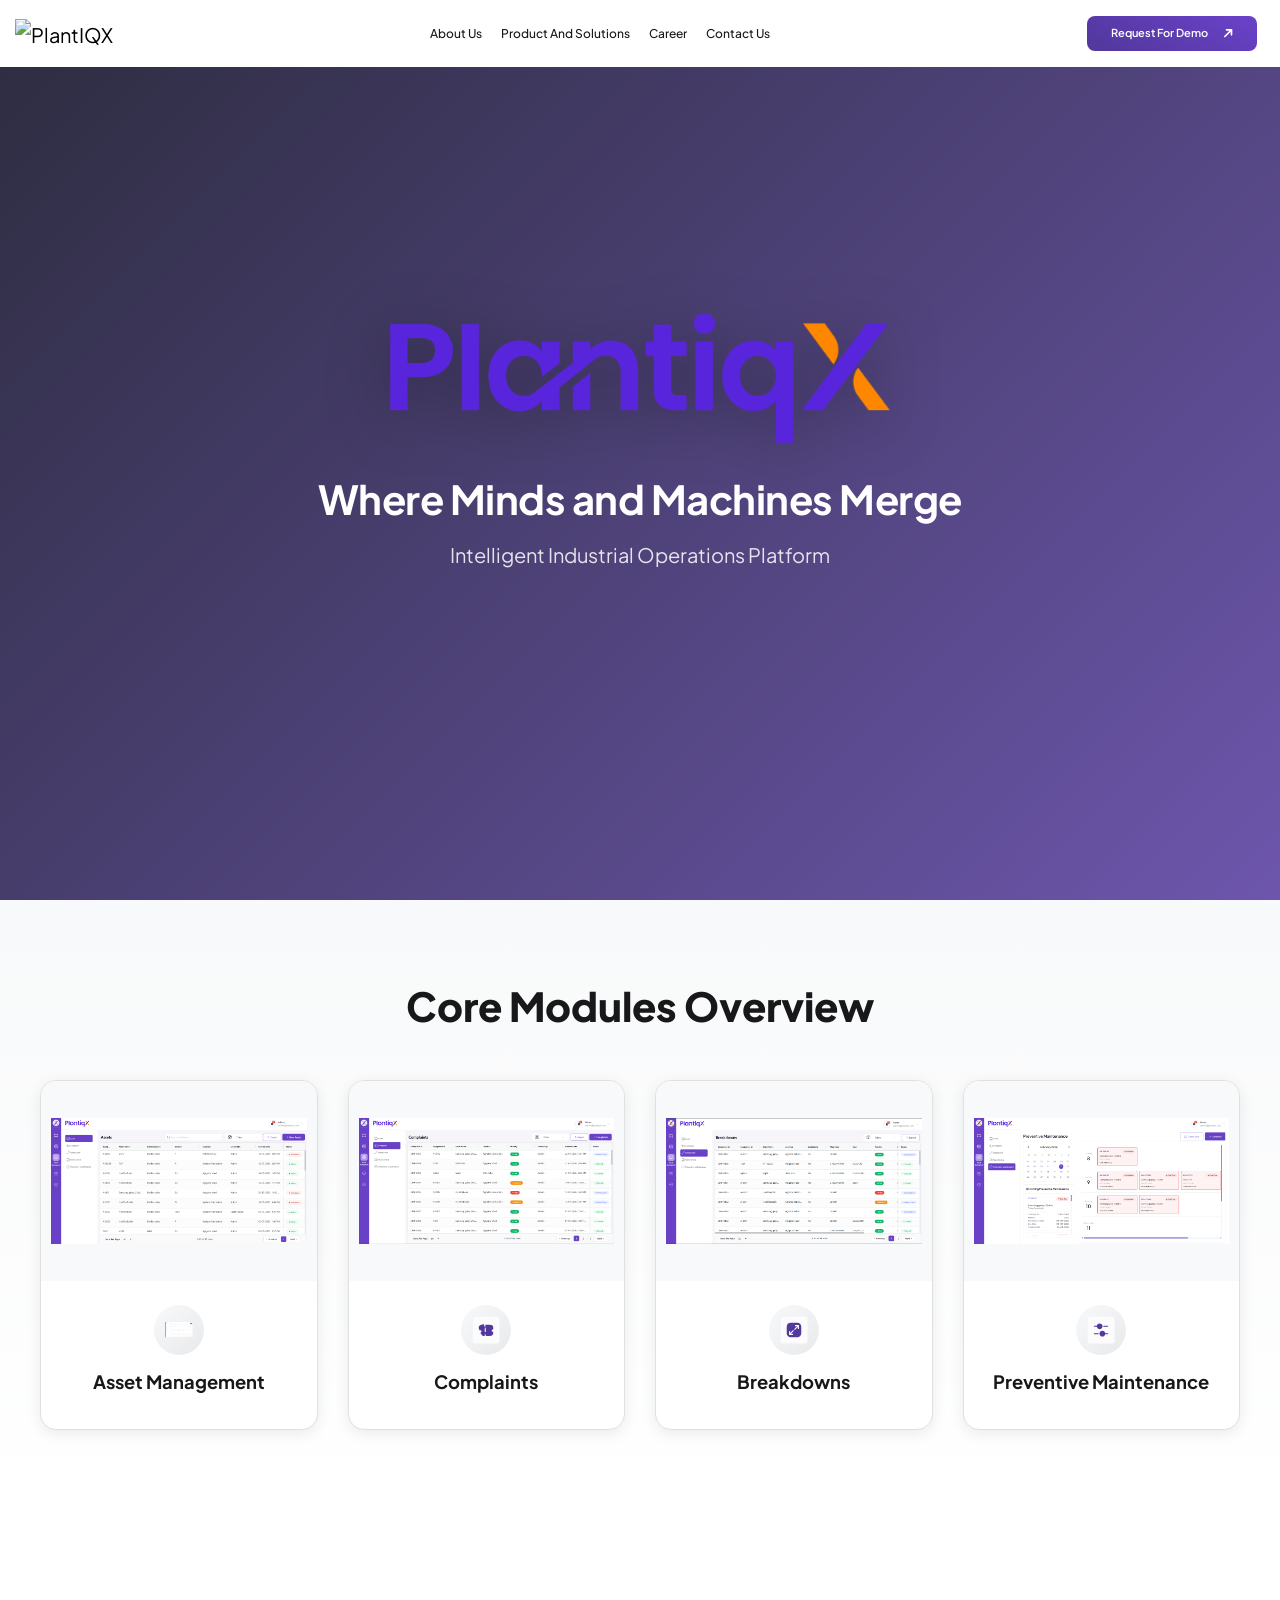
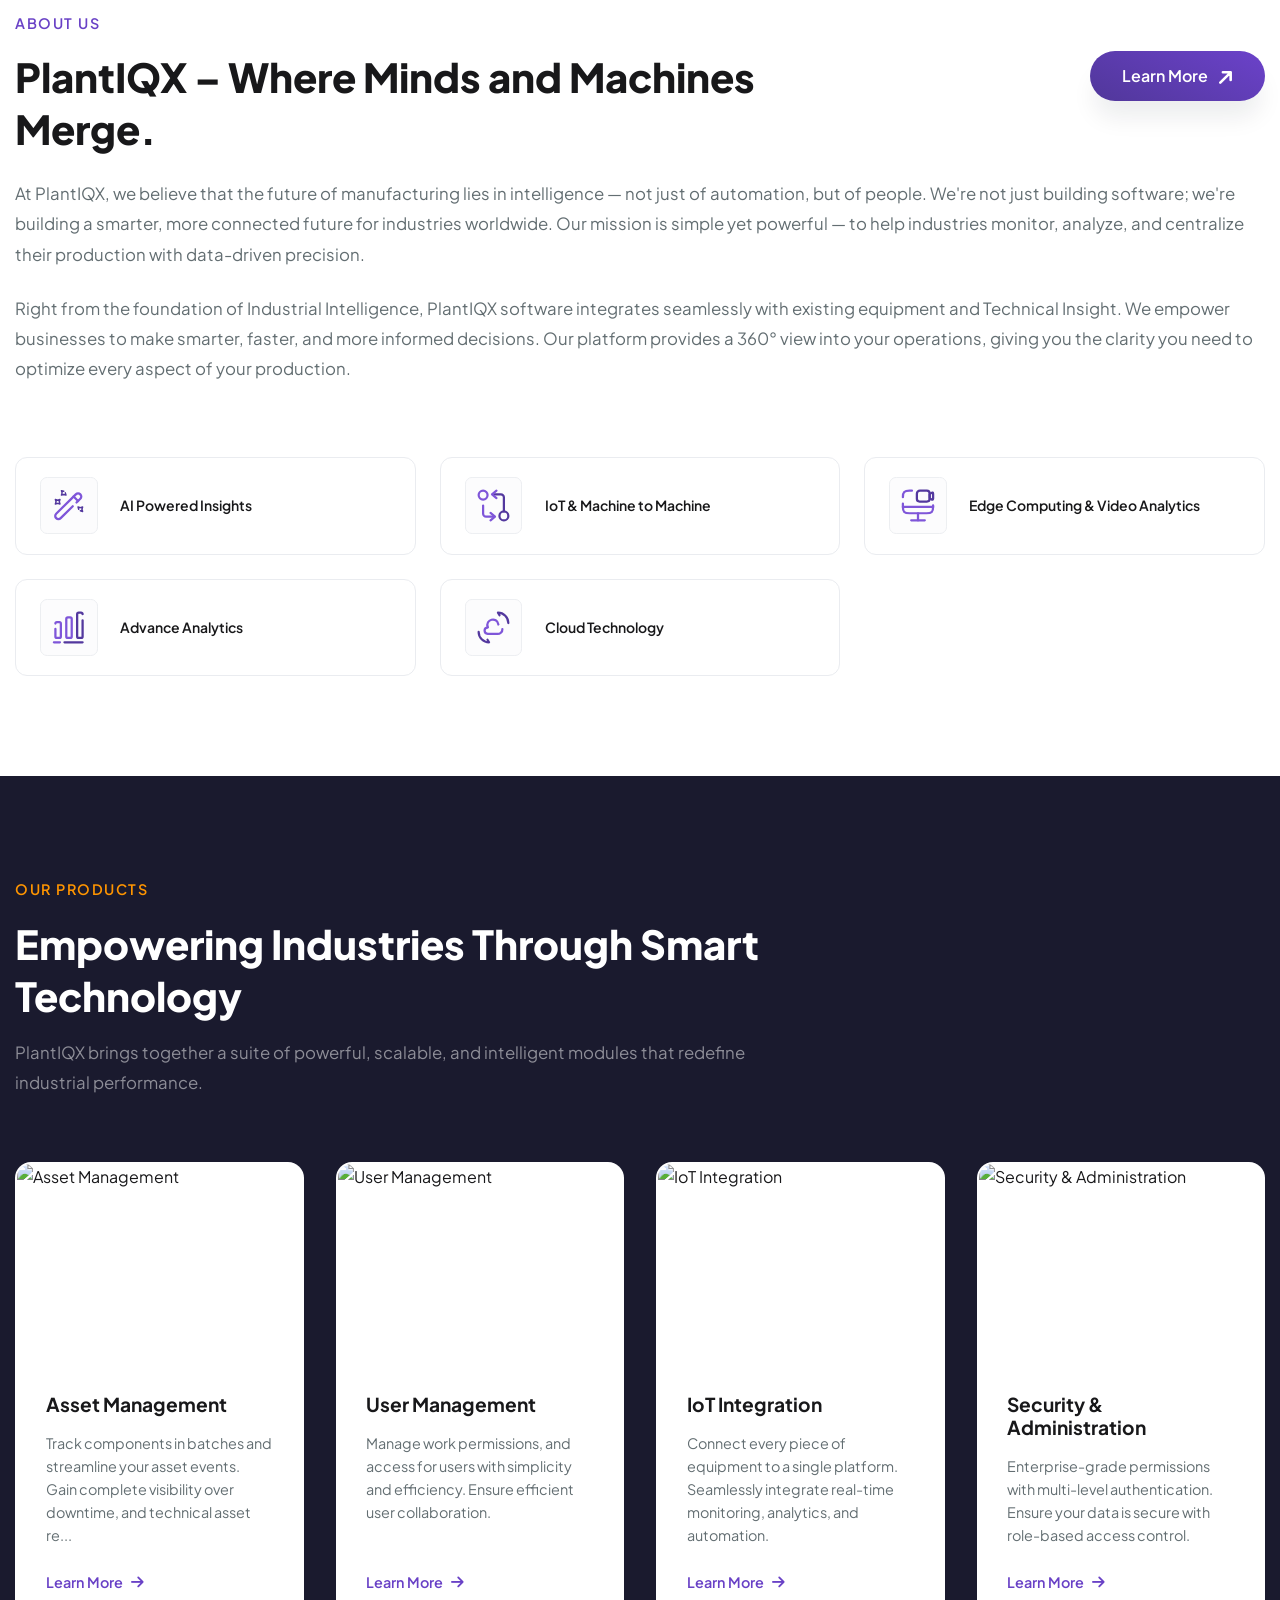
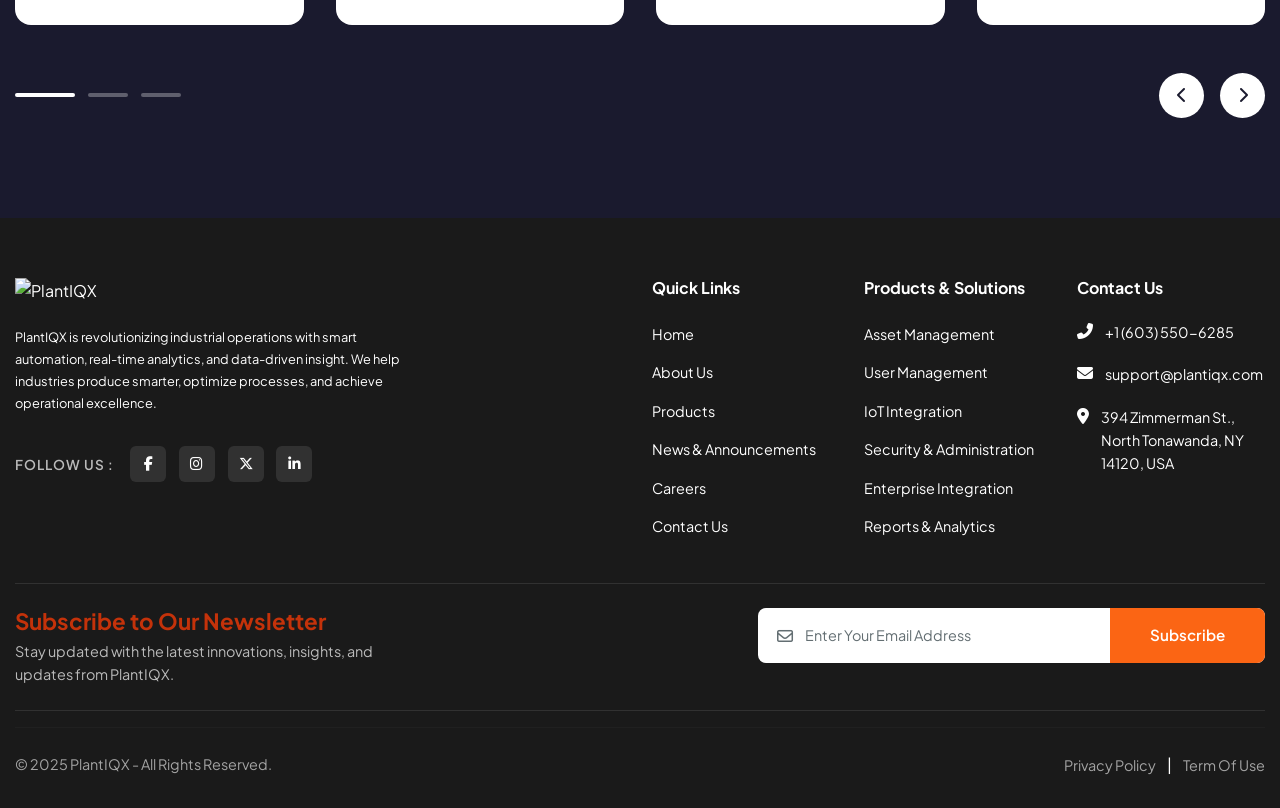
==== commit 47cab740: "change font family" ====
--- a/index.html
+++ b/index.html
@@ -15,8 +15,8 @@
     <!-- Google Fonts -->
     <link rel="preconnect" href="https://fonts.googleapis.com">
     <link rel="preconnect" href="https://fonts.gstatic.com" crossorigin>
-    <link href="https://fonts.googleapis.com/css2?family=Inter:wght@300;400;500;600;700;800&display=swap"
-        rel="stylesheet">
+    <link href="https://fonts.googleapis.com/css2?family=Inter:wght@300;400;500;600;700;800&display=swap" rel="stylesheet">
+    <link href="https://fonts.googleapis.com/css2?family=Plus+Jakarta+Sans:ital,wght@0,200..800;1,200..800&display=swap" rel="stylesheet">
 
     <!-- Custom CSS -->
     <link rel="stylesheet" href="css/style.css">
--- a/css/style.css
+++ b/css/style.css
@@ -2,24 +2,19 @@
    CSS Variables & Reset
    =========================== */
 :root {
-  --primary-color: #6c5ce7;
+  --primary-color: #6941c6;
   --secondary-color: #ff9500;
   --dark-bg: #1a1a2e;
   --light-bg: #f8f9fa;
-  --text-dark: #2d3436;
+  --text-dark: #18181a;
   --text-light: #636e72;
   --white: #ffffff;
   --border-color: #e0e0e0;
 }
 
-* {
-  margin: 0;
-  padding: 0;
-  box-sizing: border-box;
-}
-
 body {
   font-family:
+    "Plus Jakarta Sans",
     "Inter",
     -apple-system,
     BlinkMacSystemFont,
@@ -53,7 +48,7 @@
 }
 
 .navbar {
-  padding: 1rem 0;
+  padding: 0.7rem 0;
   background: var(--white) !important;
 }
 
@@ -1994,3 +1989,142 @@
     max-width: 95%;
   }
 }
+
+/* ===========================
+   Modal Form Styles (Scoped)
+   =========================== */
+#demoModal .form-group {
+  display: flex;
+  flex-direction: column;
+  gap: 8px;
+}
+
+#demoModal .form-group label {
+  font-size: 14px;
+  font-weight: 500;
+  color: #1a1a1a;
+}
+
+#demoModal .form-control {
+  padding: 12px 16px;
+  border: 1px solid #e0e0e0;
+  border-radius: 8px;
+  font-size: 14px;
+  color: #1a1a1a;
+  transition: border-color 0.3s ease;
+}
+
+#demoModal .form-control:focus {
+  outline: none;
+  border-color: #7c3aed;
+  box-shadow: none;
+}
+
+#demoModal .form-control::placeholder {
+  color: #9ca3af;
+}
+
+.btn-modal-submit {
+  padding: 14px 32px;
+  background-color: #7c3aed;
+  color: #ffffff;
+  border: none;
+  border-radius: 8px;
+  font-size: 16px;
+  font-weight: 600;
+  cursor: pointer;
+  transition: all 0.3s ease;
+  width: 100%;
+}
+
+.btn-modal-submit:hover {
+  background-color: #6941c6;
+  color: #ffffff;
+  transform: translateY(-2px);
+  box-shadow: 0 10px 30px rgba(124, 58, 237, 0.3);
+}
+
+/* Thank You Message Styles (Scoped) */
+#demoModal .thank-you-message {
+  text-align: center;
+  padding: 20px 0;
+}
+
+#demoModal .thank-you-icon {
+  margin-bottom: 24px;
+}
+
+#demoModal .thank-you-icon i {
+  font-size: 80px;
+  color: #10b981;
+}
+
+#demoModal .thank-you-message h3 {
+  font-size: 2rem;
+  font-weight: 700;
+  color: #1a1a1a;
+  margin-bottom: 16px;
+}
+
+#demoModal .thank-you-text {
+  font-size: 1.1rem;
+  color: #667085;
+  margin-bottom: 32px;
+  line-height: 1.6;
+}
+
+#demoModal .what-happens-next {
+  background: #f8f9fa;
+  border-radius: 12px;
+  padding: 30px;
+  margin-bottom: 32px;
+  text-align: left;
+}
+
+#demoModal .what-happens-next h4 {
+  font-size: 1.25rem;
+  font-weight: 700;
+  color: #1a1a1a;
+  margin-bottom: 16px;
+}
+
+#demoModal .what-happens-next ul {
+  list-style: none;
+  padding: 0;
+  margin: 0;
+}
+
+#demoModal .what-happens-next ul li {
+  font-size: 1rem;
+  color: #1a1a1a;
+  padding: 12px 0;
+  padding-left: 32px;
+  position: relative;
+  line-height: 1.6;
+}
+
+#demoModal .what-happens-next ul li:before {
+  content: "→";
+  position: absolute;
+  left: 0;
+  color: #7c3aed;
+  font-weight: 700;
+  font-size: 1.2rem;
+}
+
+#demoModal .btn-back-to-form {
+  background: linear-gradient(26.57deg, #53389e 8.33%, #6941c6 91.67%);
+  color: var(--white);
+  border: none;
+  padding: 14px 32px;
+  border-radius: 8px;
+  font-weight: 600;
+  font-size: 1rem;
+  cursor: pointer;
+  transition: all 0.3s ease;
+}
+
+#demoModal .btn-back-to-form:hover {
+  transform: translateY(-2px);
+  box-shadow: 0 8px 20px rgba(108, 92, 231, 0.3);
+}
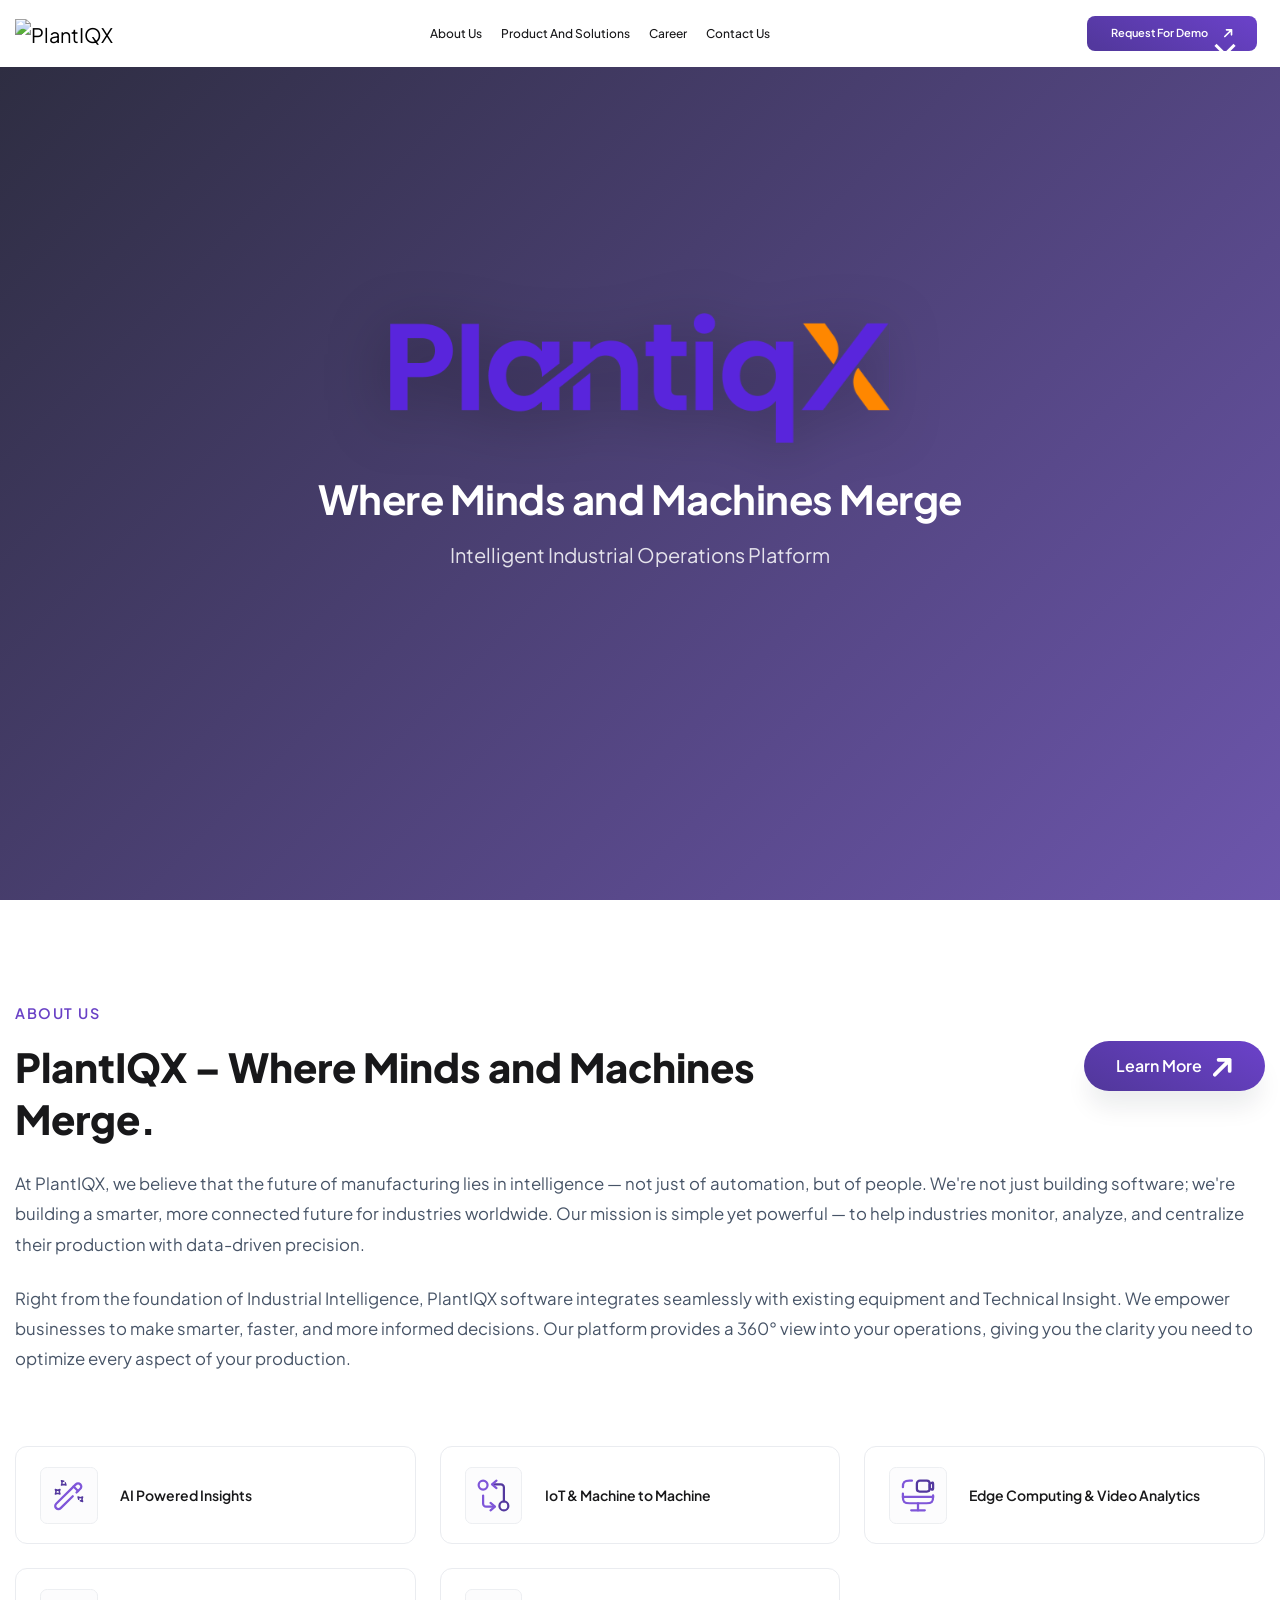
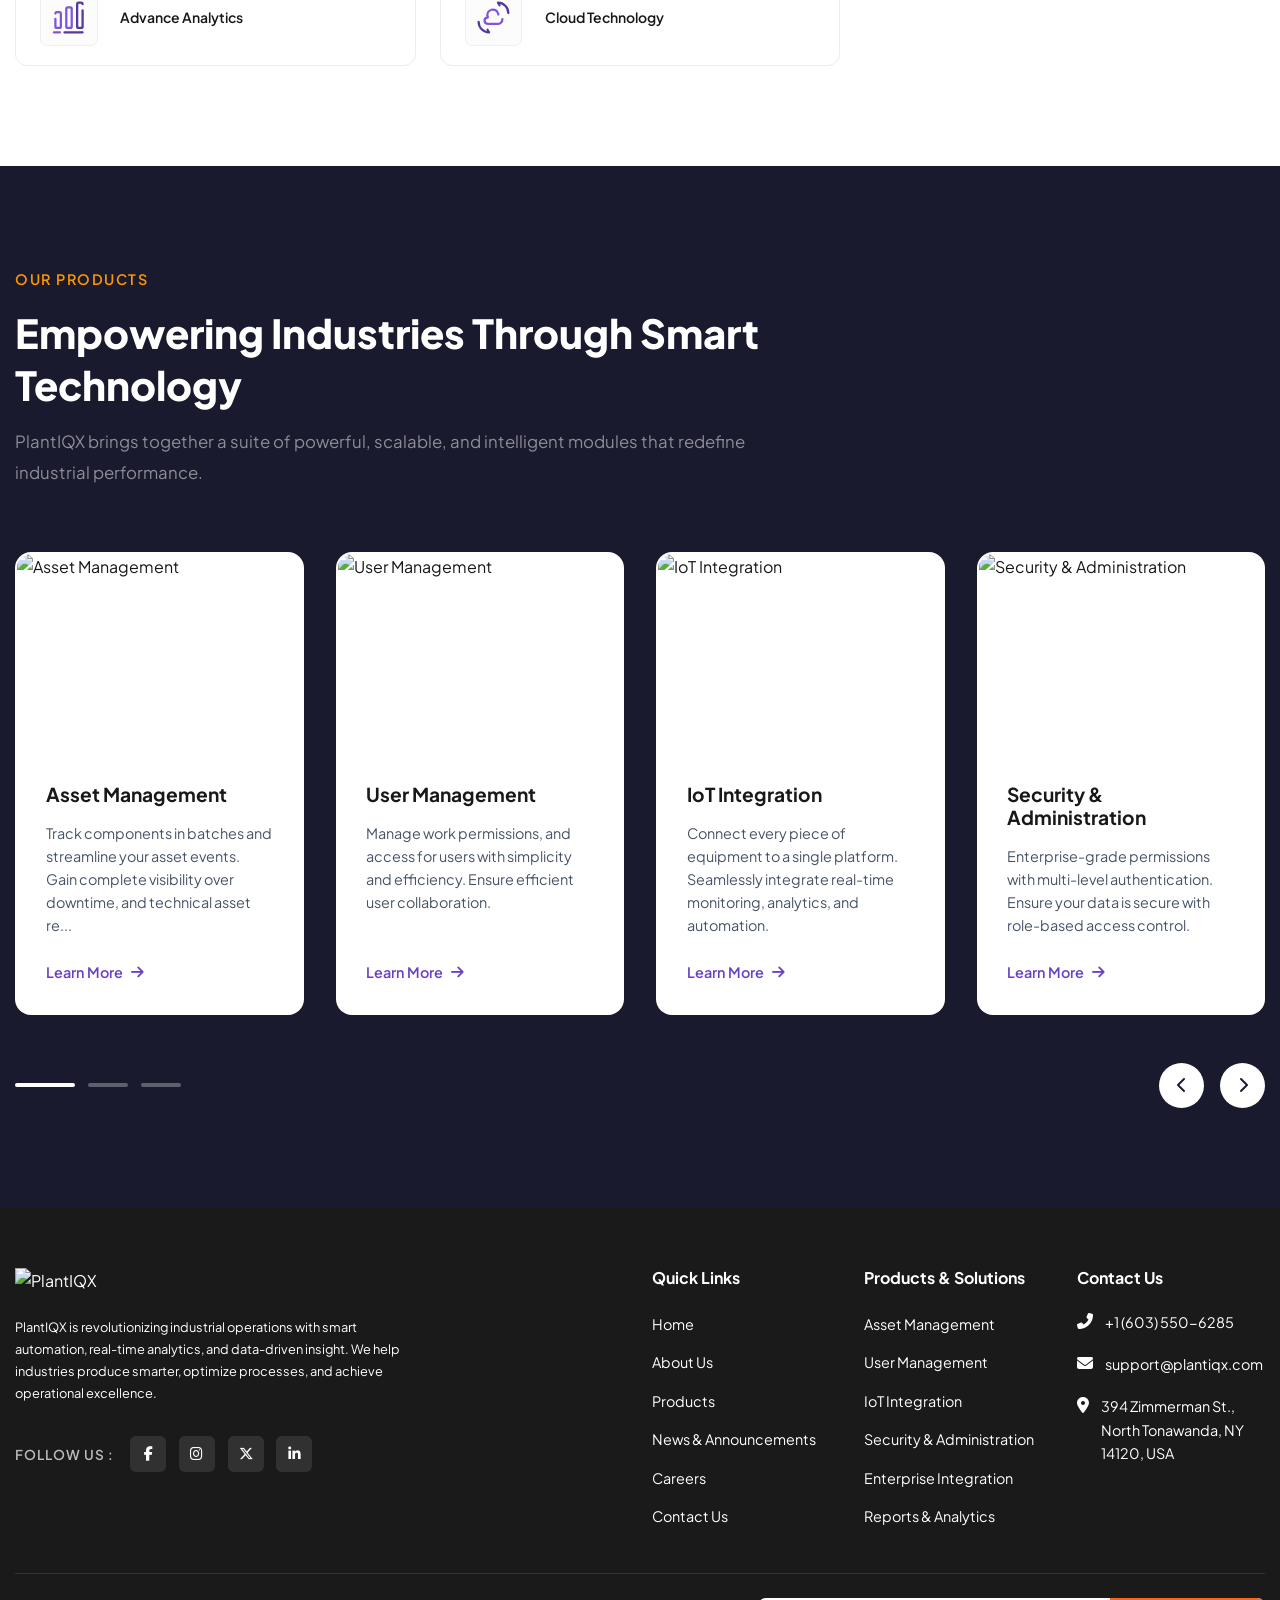
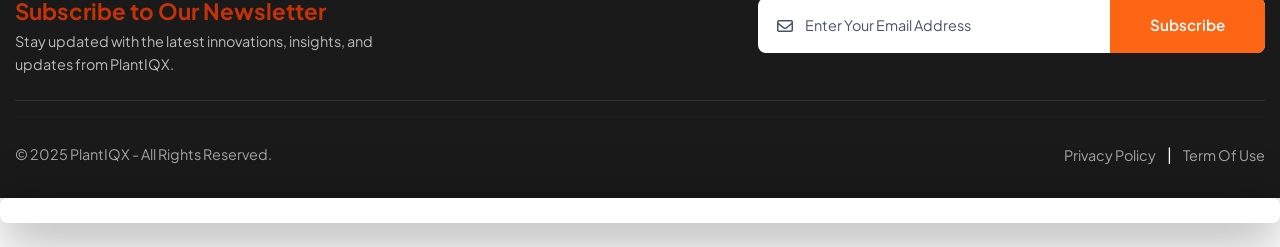
==== commit 084a7a0a: "Refactor code" ====
--- a/index.html
+++ b/index.html
@@ -15,7 +15,7 @@
     <!-- Google Fonts -->
     <link rel="preconnect" href="https://fonts.googleapis.com">
     <link rel="preconnect" href="https://fonts.gstatic.com" crossorigin>
-    <link href="https://fonts.googleapis.com/css2?family=Inter:wght@300;400;500;600;700;800&display=swap" rel="stylesheet">
+
     <link href="https://fonts.googleapis.com/css2?family=Plus+Jakarta+Sans:ital,wght@0,200..800;1,200..800&display=swap" rel="stylesheet">
 
     <!-- Custom CSS -->
@@ -49,7 +49,7 @@
         </section>
 
         <!-- Key Modules Banner with Glimpses -->
-        <section id="modules-banner" class="modules-banner-section">
+        <!-- <section id="modules-banner" class="modules-banner-section">
             <div class="container">
                 <h2 class="section-title text-center mb-5">Core Modules Overview</h2>
                 <div class="modules-banner-grid">
@@ -62,7 +62,7 @@
                                 <img src="assets/svg/Assets.svg" alt="Asset Management">
                             </div>
                             <h4>Asset Management</h4>
-                            <!-- <p>Track and manage your assets with complete visibility and control</p> -->
+                             <p>Track and manage your assets with complete visibility and control</p> 
                         </div>
                     </div>
 
@@ -75,7 +75,7 @@
                                 <img src="assets/svg/Complaint.svg" alt="Complaints">
                             </div>
                             <h4>Complaints</h4>
-                            <!-- <p>Streamline complaint handling and resolution processes</p> -->
+                             <p>Streamline complaint handling and resolution processes</p> 
                         </div>
                     </div>
 
@@ -88,7 +88,7 @@
                                 <img src="assets/svg/BreakDown.svg" alt="Breakdowns">
                             </div>
                             <h4>Breakdowns</h4>
-                            <!-- <p>Respond faster to equipment failures and minimize downtime</p> -->
+                             <p>Respond faster to equipment failures and minimize downtime</p>
                         </div>
                     </div>
 
@@ -101,11 +101,11 @@
                                 <img src="assets/svg/PreventiveMaintenances.svg" alt="Preventive Maintenance">
                             </div>
                             <h4>Preventive Maintenance</h4>
-                            <!-- <p>Schedule and track maintenance to prevent equipment failures</p> -->
-                        </div>
-                    </div>
-
-                    <!-- Work Order Card - Commented out for now -->
+                             <p>Schedule and track maintenance to prevent equipment failures</p> 
+                        </div>
+                    </div>
+
+                     Work Order Card - Commented out for now -->
                     <!-- 
                     <div class="module-banner-card">
                         <div class="module-glimpse-placeholder">
@@ -122,12 +122,12 @@
                             <p>Manage work orders efficiently from creation to completion</p>
                         </div>
                     </div>
-                    -->
-                        </div>
-                    </div>
-                </div>
-            </div>
-        </section>
+                  
+                        </div>
+                    </div>
+                </div>
+            </div>
+        </section> --> 
 
         <!-- About Section -->
         <section id="about" class="about-section">
--- a/css/style.css
+++ b/css/style.css
@@ -1,2130 +1,22 @@
 /* ===========================
-   CSS Variables & Reset
+   PlantIQX Main Stylesheet
    =========================== */
-:root {
-  --primary-color: #6941c6;
-  --secondary-color: #ff9500;
-  --dark-bg: #1a1a2e;
-  --light-bg: #f8f9fa;
-  --text-dark: #18181a;
-  --text-light: #636e72;
-  --white: #ffffff;
-  --border-color: #e0e0e0;
-}
 
-body {
-  font-family:
-    "Plus Jakarta Sans",
-    "Inter",
-    -apple-system,
-    BlinkMacSystemFont,
-    "Segoe UI",
-    sans-serif;
-  color: var(--text-dark);
-  line-height: 1.6;
-  overflow-x: hidden;
-}
-
-/* Zoom-safe container */
-.container {
-  max-width: 1320px;
-  margin: 0 auto;
-  padding: 0 15px;
-}
-
-@media (min-width: 1400px) {
-  .container {
-    max-width: 1320px;
-  }
-}
-
-/* ===========================
-   Header Styles
-   =========================== */
-.header-section {
-  box-shadow: 0 2px 15px rgba(0, 0, 0, 0.08);
-  position: relative;
-  z-index: 1000;
-}
-
-.navbar {
-  padding: 0.7rem 0;
-  background: var(--white) !important;
-}
-
-.brand-text {
-  font-size: 1.8rem;
-  font-weight: 700;
-  color: var(--primary-color);
-  letter-spacing: -0.5px;
-}
-
-.brand-highlight {
-  color: var(--secondary-color);
-}
-
-.nav-link {
-  color: var(--text-dark);
-  font-weight: 500;
-  font-size: 0.95rem;
-  margin: 0 0.8rem;
-  transition: color 0.3s ease;
-  padding: 0.5rem 0;
-}
-
-.nav-link:hover {
-  color: var(--primary-color);
-}
-
-.btn-primary {
-  background-color: var(--primary-color);
-  border: none;
-  padding: 0.7rem 1.8rem;
-  border-radius: 25px;
-  font-weight: 600;
-  font-size: 0.9rem;
-  transition: all 0.3s ease;
-}
-
-.btn-primary:hover {
-  background-color: #5b4cd6;
-  transform: translateY(-2px);
-  box-shadow: 0 5px 15px rgba(108, 92, 231, 0.3);
-}
-
-.btn-warning {
-  background-color: var(--secondary-color);
-  border: none;
-  padding: 0.7rem 1.8rem;
-  border-radius: 25px;
-  font-weight: 600;
-  font-size: 0.9rem;
-  color: var(--white);
-  transition: all 0.3s ease;
-}
-
-.btn-warning:hover {
-  background-color: #e68600;
-  transform: translateY(-2px);
-  box-shadow: 0 5px 15px rgba(255, 149, 0, 0.3);
-}
-
-.btn-demo {
-  background: linear-gradient(26.57deg, #53389e 8.33%, #6941c6 91.67%);
-  color: var(--white);
-  border: none;
-  padding: 0.7rem 1.8rem;
-  border-radius: 25px;
-  font-weight: 600;
-  font-size: 0.9rem;
-  transition: all 0.3s ease;
-  display: flex;
-  align-items: center;
-  gap: 0.5rem;
-}
-
-.btn-demo:hover {
-  background-color: #5b4cd6;
-  color: var(--white);
-  transform: translateY(-2px);
-  box-shadow: 0 5px 15px rgba(108, 92, 231, 0.3);
-}
-
-.btn-arrow {
-  width: 20px;
-  height: 20px;
-  transition: transform 0.3s ease;
-}
-
-.btn-demo:hover .btn-arrow {
-  transform: translateX(3px);
-}
-
-/* ===========================
-   Hero Section with Slider
-   =========================== */
-.hero-section {
-  position: relative;
-  width: 100%;
-  height: 100vh;
-  overflow: hidden;
-}
-
-.hero-slider {
-  position: relative;
-  width: 100%;
-  height: 100%;
-}
-
-.slide {
-  position: absolute;
-  top: 0;
-  left: 0;
-  width: 100%;
-  height: 100%;
-  opacity: 0;
-  transition: opacity 1s ease-in-out;
-  z-index: 1;
-}
-
-.slide.active {
-  opacity: 1;
-  z-index: 2;
-}
-
-.hero-bg {
-  width: 100%;
-  height: 100%;
-  object-fit: cover;
-  position: absolute;
-  top: 0;
-  left: 0;
-}
-
-.hero-overlay {
-  position: absolute;
-  top: 0;
-  left: 0;
-  width: 100%;
-  height: 100%;
-  background: linear-gradient(
-    90deg,
-    rgba(26, 26, 46, 0.95) 0%,
-    rgba(26, 26, 46, 0.6) 60%,
-    transparent 100%
-  );
-  z-index: 1;
-}
-
-.hero-content {
-  position: relative;
-  z-index: 2;
-  color: var(--white);
-  padding-top: 80px;
-}
-
-.hero-title {
-  font-size: 3.5rem;
-  font-weight: 800;
-  line-height: 1.2;
-  margin-bottom: 1.5rem;
-  color: var(--white);
-}
-
-.hero-description {
-  font-size: 1.15rem;
-  line-height: 1.8;
-  margin-bottom: 2.5rem;
-  color: rgba(255, 255, 255, 0.9);
-  max-width: 600px;
-}
-
-.btn-hero {
-  background: linear-gradient(26.57deg, #53389e 8.33%, #6941c6 91.67%);
-  color: var(--white);
-  border: none;
-  padding: 1rem 2.5rem;
-  border-radius: 30px;
-  font-weight: 600;
-  font-size: 1rem;
-  transition: all 0.3s ease;
-  cursor: pointer;
-}
-
-.btn-hero:hover {
-  background-color: #5b4cd6;
-  transform: translateY(-3px);
-  box-shadow: 0 10px 25px rgba(108, 92, 231, 0.4);
-}
-
-.slider-controls {
-  position: absolute;
-  top: 50%;
-  width: 100%;
-  transform: translateY(-50%);
-  z-index: 3;
-  display: flex;
-  justify-content: space-between;
-  padding: 0 2rem;
-}
-
-.slider-prev,
-.slider-next {
-  background: rgba(255, 255, 255, 0.2);
-  border: 2px solid rgba(255, 255, 255, 0.5);
-  color: var(--white);
-  width: 50px;
-  height: 50px;
-  border-radius: 50%;
-  cursor: pointer;
-  transition: all 0.3s ease;
-  backdrop-filter: blur(10px);
-}
-
-.slider-prev:hover,
-.slider-next:hover {
-  background: rgba(255, 255, 255, 0.3);
-  transform: scale(1.1);
-}
-
-.slider-indicators {
-  position: absolute;
-  bottom: 40px;
-  left: 50%;
-  transform: translateX(-50%);
-  z-index: 3;
-  display: flex;
-  gap: 12px;
-}
-
-.indicator {
-  width: 12px;
-  height: 12px;
-  border-radius: 50%;
-  background: rgba(255, 255, 255, 0.4);
-  cursor: pointer;
-  transition: all 0.3s ease;
-}
-
-.indicator.active {
-  background: var(--white);
-  width: 35px;
-  border-radius: 6px;
-}
-
-/* ===========================
-   About Section
-   =========================== */
-.about-section {
-  padding: 100px 0;
-  background: var(--white);
-}
-
-.section-label {
-  display: inline-block;
-  color: var(--primary-color);
-  font-weight: 600;
-  font-size: 0.9rem;
-  text-transform: uppercase;
-  letter-spacing: 1.5px;
-  margin-bottom: 1rem;
-}
-
-.section-title {
-  font-size: 2.8rem;
-  font-weight: 800;
-  line-height: 1.3;
-  margin-bottom: 1.5rem;
-  color: var(--text-dark);
-  word-wrap: break-word;
-}
-
-.section-description {
-  font-size: 1.05rem;
-  line-height: 1.8;
-  color: var(--text-light);
-  margin-bottom: 1.5rem;
-}
-
-.btn-primary-outline {
-  background: linear-gradient(26.57deg, #53389e 8.33%, #6941c6 91.67%);
-  box-shadow: 0px 8px 8px -4px #10182808;
-  box-shadow: 0px 20px 24px -4px #10182814;
-  border: none !important;
-  color: #ffffff;
-  padding: 0.8rem 2rem;
-  border-radius: 25px;
-  font-weight: 600;
-  transition: all 0.3s ease;
-  cursor: pointer;
-  white-space: nowrap;
-  flex-shrink: 0;
-}
-
-.btn-primary-outline:hover {
-  background: #ffffff;
-  box-shadow: 0px 8px 8px -4px #10182808;
-  box-shadow: 0px 20px 24px -4px #10182814;
-  border: 2px solid #6941c6;
-  color: linear-gradient(26.57deg, #53389e 8.33%, #6941c6 91.67%);
-}
-
-.features-grid {
-  display: grid;
-  grid-template-columns: repeat(3, 1fr);
-  gap: 1.5rem;
-}
-
-.feature-card {
-  display: flex !important;
-  flex-direction: row !important;
-  align-items: center !important;
-  background: #ffffff !important;
-  padding: 1.2rem 1.5rem;
-  border-radius: 12px;
-  transition: all 0.3s ease;
-  border: 1px solid #eaecf0;
-  height: 100%;
-  min-height: 80px;
-  gap: 1rem;
-}
-
-.feature-card h5 {
-  font-size: 14px !important;
-}
-
-.feature-card:hover {
-  background: var(--white);
-  border-color: var(--primary-color);
-  transform: translateY(-5px);
-  box-shadow: 0 10px 30px rgba(108, 92, 231, 0.15);
-}
-
-.feature-icon img {
-  width: 90%;
-  height: 90%;
-  object-fit: contain;
-}
-
-.feature-card h5 {
-  font-size: 0.95rem;
-  font-weight: 600;
-  color: var(--text-dark);
-  margin: 0;
-  line-height: 1.4;
-  text-align: left;
-  flex: 1;
-}
-
-/* ===========================
-   Products Section
-   =========================== */
-.products-section {
-  padding: 100px 0;
-  background: var(--dark-bg);
-  position: relative;
-}
-
-.section-label-light {
-  display: inline-block;
-  color: var(--secondary-color);
-  font-weight: 600;
-  font-size: 0.9rem;
-  text-transform: uppercase;
-  letter-spacing: 1.5px;
-  margin-bottom: 1rem;
-}
-
-.products-section .section-title {
-  color: var(--white);
-  margin-bottom: 1rem;
-  max-width: 900px;
-}
-
-.products-section .section-description {
-  max-width: 800px;
-  margin-bottom: 3rem;
-}
-
-.products-slider-wrapper {
-  margin-top: 4rem;
-  position: relative;
-}
-
-.products-slider-container {
-  position: relative;
-  overflow: hidden;
-}
-
-.products-slider {
-  display: grid;
-  grid-template-columns: repeat(4, 1fr);
-  gap: 2rem;
-  margin-bottom: 3rem;
-  opacity: 0;
-  visibility: hidden;
-  position: absolute;
-  top: 0;
-  left: 0;
-  width: 100%;
-  transition:
-    opacity 0.5s ease,
-    visibility 0.5s ease;
-}
-
-.products-slider.active {
-  opacity: 1;
-  visibility: visible;
-  position: relative;
-}
-
-.product-card {
-  background: var(--white);
-  border-radius: 16px;
-  overflow: hidden;
-  transition: all 0.3s ease;
-  border: 2px solid transparent;
-}
-
-.product-card:hover {
-  transform: translateY(-10px);
-  box-shadow: 0 20px 40px rgba(0, 0, 0, 0.3);
-  border-color: var(--primary-color);
-}
-
-.product-image {
-  width: 100%;
-  height: 200px;
-  object-fit: cover;
-}
-
-.product-content {
-  padding: 1.8rem;
-}
-
-.product-content h4 {
-  font-size: 1.2rem;
-  font-weight: 700;
-  margin-bottom: 1rem;
-  color: var(--text-dark);
-}
-
-.product-content p {
-  font-size: 0.9rem;
-  color: var(--text-light);
-  margin-bottom: 1.5rem;
-  line-height: 1.6;
-  min-height: 60px;
-}
-
-.product-link {
-  color: var(--primary-color);
-  font-weight: 600;
-  text-decoration: none;
-  font-size: 0.9rem;
-  transition: all 0.3s ease;
-  display: inline-flex;
-  align-items: center;
-}
-
-.product-link:hover {
-  color: var(--secondary-color);
-}
-
-.products-controls {
-  display: flex;
-  justify-content: space-between;
-  align-items: center;
-}
-
-.products-indicators {
-  display: flex;
-  gap: 0.8rem;
-}
-
-.product-indicator {
-  width: 40px;
-  height: 4px;
-  background: rgba(255, 255, 255, 0.3);
-  border-radius: 2px;
-  cursor: pointer;
-  transition: all 0.3s ease;
-}
-
-.product-indicator.active {
-  background: var(--white);
-  width: 60px;
-}
-
-.products-nav {
-  display: flex;
-  gap: 1rem;
-}
-
-.products-nav-btn {
-  background: var(--white);
-  border: none;
-  color: var(--dark-bg);
-  width: 45px;
-  height: 45px;
-  border-radius: 50%;
-  cursor: pointer;
-  transition: all 0.3s ease;
-  display: flex;
-  align-items: center;
-  justify-content: center;
-}
-
-.products-nav-btn:hover {
-  background: var(--primary-color);
-  color: var(--white);
-  transform: scale(1.1);
-}
-
-/* ===========================
-   Services Section (OLD - REMOVE)
-   =========================== */
-.services-section {
-  padding: 100px 0;
-  background: var(--dark-bg);
-  position: relative;
-}
-
-.services-section .section-title {
-  color: var(--white);
-  margin-bottom: 1rem;
-}
-
-.services-slider-wrapper {
-  margin-top: 4rem;
-  position: relative;
-}
-
-.services-slider {
-  display: flex;
-  gap: 2rem;
-  overflow-x: auto;
-  scroll-behavior: smooth;
-  padding: 2rem 0;
-  scrollbar-width: none;
-}
-
-.services-slider::-webkit-scrollbar {
-  display: none;
-}
-
-.service-card {
-  min-width: 320px;
-  background: var(--white);
-  border-radius: 16px;
-  overflow: hidden;
-  transition: all 0.3s ease;
-  flex-shrink: 0;
-}
-
-.service-card:hover {
-  transform: translateY(-10px);
-  box-shadow: 0 20px 40px rgba(0, 0, 0, 0.3);
-}
-
-.service-image {
-  width: 100%;
-  height: 220px;
-  object-fit: cover;
-}
-
-.service-content {
-  padding: 2rem;
-}
-
-.service-content h4 {
-  font-size: 1.4rem;
-  font-weight: 700;
-  margin-bottom: 1rem;
-  color: var(--text-dark);
-}
-
-.service-content p {
-  font-size: 0.95rem;
-  color: var(--text-light);
-  margin-bottom: 1.5rem;
-  line-height: 1.7;
-}
-
-.service-link {
-  color: var(--primary-color);
-  font-weight: 600;
-  text-decoration: none;
-  transition: all 0.3s ease;
-}
-
-.service-link:hover {
-  color: var(--secondary-color);
-}
-
-.slider-nav {
-  display: flex;
-  gap: 1rem;
-  justify-content: center;
-  margin-top: 2rem;
-}
-
-.slider-nav-btn {
-  background: rgba(255, 255, 255, 0.1);
-  border: 2px solid rgba(255, 255, 255, 0.3);
-  color: var(--white);
-  width: 45px;
-  height: 45px;
-  border-radius: 50%;
-  cursor: pointer;
-  transition: all 0.3s ease;
-}
-
-.slider-nav-btn:hover {
-  background: var(--primary-color);
-  border-color: var(--primary-color);
-}
-
-/* ===========================
-   Testimonials Section
-   =========================== */
-.testimonials-section {
-  padding: 100px 0;
-  background: var(--light-bg);
-}
-
-.testimonials-grid {
-  display: grid;
-  grid-template-columns: repeat(3, 1fr);
-  gap: 2rem;
-  margin-top: 3rem;
-}
-
-.testimonial-card {
-  background: var(--white);
-  padding: 2rem;
-  border-radius: 16px;
-  box-shadow: 0 5px 20px rgba(0, 0, 0, 0.08);
-  transition: all 0.3s ease;
-}
-
-.testimonial-card:hover {
-  transform: translateY(-5px);
-  box-shadow: 0 10px 30px rgba(0, 0, 0, 0.15);
-}
-
-.testimonial-card.featured {
-  grid-column: span 1;
-  grid-row: span 2;
-  position: relative;
-  padding: 0;
-  overflow: hidden;
-}
-
-.testimonial-featured-image {
-  width: 100%;
-  height: 100%;
-  object-fit: cover;
-}
-
-.testimonial-overlay {
-  position: absolute;
-  bottom: 0;
-  left: 0;
-  right: 0;
-  background: linear-gradient(to top, rgba(0, 0, 0, 0.9), transparent);
-  padding: 2rem;
-  color: var(--white);
-}
-
-.testimonial-overlay .testimonial-name,
-.testimonial-overlay .testimonial-position {
-  color: var(--white);
-}
-
-.testimonial-header {
-  display: flex;
-  align-items: center;
-  gap: 1rem;
-  margin-bottom: 1.5rem;
-}
-
-.testimonial-avatar {
-  width: 50px;
-  height: 50px;
-  border-radius: 50%;
-  object-fit: cover;
-}
-
-.testimonial-name {
-  font-size: 1rem;
-  font-weight: 700;
-  margin: 0;
-  color: var(--text-dark);
-}
-
-.testimonial-position {
-  font-size: 0.85rem;
-  color: var(--text-light);
-  margin: 0;
-}
-
-.testimonial-rating {
-  margin-left: auto;
-  display: flex;
-  align-items: center;
-  gap: 0.3rem;
-  background: var(--secondary-color);
-  padding: 0.3rem 0.8rem;
-  border-radius: 20px;
-  color: var(--white);
-  font-weight: 600;
-  font-size: 0.9rem;
-}
-
-.testimonial-text {
-  font-size: 0.95rem;
-  line-height: 1.7;
-  color: var(--text-light);
-}
-
-.btn-dark {
-  background: var(--dark-bg);
-  color: var(--white);
-  border: none;
-  padding: 0.9rem 2.5rem;
-  border-radius: 25px;
-  font-weight: 600;
-  transition: all 0.3s ease;
-}
-
-.btn-dark:hover {
-  background: var(--primary-color);
-  transform: translateY(-2px);
-}
-
-/* ===========================
-   News & Announcements Section
-   =========================== */
-.news-section {
-  padding: 100px 0;
-  background: var(--white);
-}
-
-.news-header {
-  text-align: center;
-  margin-bottom: 1rem !important;
-  padding: 2rem;
-}
-
-.news-header .section-label {
-  color: var(--primary-color);
-}
-
-.news-card {
-  background: var(--white);
-  border-radius: 12px;
-  overflow: hidden;
-  box-shadow: 0 2px 15px rgba(0, 0, 0, 0.08);
-  transition: all 0.3s ease;
-  height: 100%;
-  border: 1px solid #eaecf0;
-  display: flex;
-  flex-direction: column;
-}
-
-.news-card:hover {
-  transform: translateY(-8px);
-  box-shadow: 0 15px 35px rgba(0, 0, 0, 0.15);
-  border: 1px solid #eaecf0;
-}
-
-.news-image-placeholder {
-  width: 100%;
-  height: 180px;
-  background: #000;
-}
-
-.news-image-featured {
-  width: 100%;
-  height: 180px;
-  overflow: hidden;
-}
-
-.news-image-featured img {
-  width: 100%;
-  height: 100%;
-  object-fit: cover;
-}
-
-.news-content {
-  padding: 1.5rem;
-  display: flex;
-  flex-direction: column;
-  flex: 1;
-}
-
-.news-meta {
-  display: flex;
-  align-items: center;
-  gap: 0.5rem;
-  font-size: 0.8rem;
-  color: var(--text-light);
-  margin-bottom: 1rem;
-}
-
-.news-meta i {
-  font-size: 0.9rem;
-}
-
-.news-title {
-  font-size: 1.05rem;
-  font-weight: 700;
-  margin-bottom: 0.8rem;
-  color: var(--text-dark);
-  line-height: 1.4;
-}
-
-.news-excerpt {
-  font-size: 0.85rem;
-  color: var(--text-light);
-  line-height: 1.6;
-  margin-bottom: 1rem;
-  flex: 1;
-}
-
-.news-link {
-  color: var(--text-dark);
-  font-weight: 600;
-  text-decoration: none;
-  font-size: 0.9rem;
-  transition: all 0.3s ease;
-  display: inline-flex;
-  align-items: center;
-  margin-top: auto;
-}
-
-.news-link:hover {
-  color: var(--primary-color);
-}
-
-/* ===========================
-   Updates Section (OLD - REMOVE)
-   =========================== */
-.updates-section {
-  padding: 100px 0;
-  background: var(--white);
-}
-
-.update-card {
-  background: var(--white);
-  border-radius: 16px;
-  overflow: hidden;
-  box-shadow: 0 5px 20px rgba(0, 0, 0, 0.08);
-  transition: all 0.3s ease;
-  height: 100%;
-}
-
-.update-card:hover {
-  transform: translateY(-8px);
-  box-shadow: 0 15px 35px rgba(0, 0, 0, 0.15);
-}
-
-.update-card.featured {
-  background: linear-gradient(135deg, var(--primary-color), #8b7ce7);
-}
-
-.update-card.featured .update-content {
-  color: var(--white);
-}
-
-.update-card.featured .update-date,
-.update-card.featured .update-title,
-.update-card.featured .update-excerpt {
-  color: var(--white);
-}
-
-.update-image {
-  width: 100%;
-  height: 200px;
-  object-fit: cover;
-}
-
-.update-content {
-  padding: 1.8rem;
-}
-
-.update-date {
-  font-size: 0.85rem;
-  color: var(--text-light);
-  font-weight: 500;
-  display: block;
-  margin-bottom: 0.8rem;
-}
-
-.update-title {
-  font-size: 1.2rem;
-  font-weight: 700;
-  margin-bottom: 0.8rem;
-  color: var(--text-dark);
-  line-height: 1.4;
-}
-
-.update-excerpt {
-  font-size: 0.9rem;
-  color: var(--text-light);
-  line-height: 1.6;
-  margin-bottom: 1rem;
-}
-
-.update-link {
-  color: var(--primary-color);
-  font-weight: 600;
-  text-decoration: none;
-  font-size: 0.9rem;
-  transition: all 0.3s ease;
-}
-
-.update-card.featured .update-link {
-  color: var(--white);
-}
-
-.update-link:hover {
-  color: var(--secondary-color);
-}
-
-/* ===========================
-   FAQ Section
-   =========================== */
-.faq-section {
-  padding: 100px 0;
-  background: var(--light-bg);
-}
-
-.faq-accordion {
-  max-width: 900px;
-  margin: 3rem auto 0;
-}
-
-.accordion-item {
-  background: var(--white);
-  border-radius: 12px;
-  margin-bottom: 1rem;
-  overflow: hidden;
-  box-shadow: 0 2px 10px rgba(0, 0, 0, 0.05);
-  transition: all 0.3s ease;
-}
-
-.accordion-item:hover {
-  box-shadow: 0 5px 20px rgba(0, 0, 0, 0.1);
-}
-
-.accordion-header {
-  padding: 1.5rem 2rem;
-  cursor: pointer;
-  display: flex;
-  justify-content: space-between;
-  align-items: center;
-  transition: all 0.3s ease;
-}
-
-.accordion-header:hover {
-  background: var(--light-bg);
-}
-
-.accordion-header h5 {
-  font-size: 1.05rem;
-  font-weight: 600;
-  margin: 0;
-  color: var(--text-dark);
-}
-
-.accordion-header i {
-  color: var(--primary-color);
-  font-size: 1.2rem;
-  transition: transform 0.3s ease;
-}
-
-.accordion-item.active .accordion-header i {
-  transform: rotate(45deg);
-}
-
-.accordion-content {
-  max-height: 0;
-  overflow: hidden;
-  transition: max-height 0.3s ease;
-}
-
-.accordion-content p {
-  padding: 0 2rem 1.5rem;
-  margin: 0;
-  color: var(--text-light);
-  line-height: 1.7;
-}
-
-.faq-cta {
-  background: var(--white);
-  border-radius: 16px;
-  padding: 3rem;
-  margin-top: 4rem;
-  display: flex;
-  justify-content: space-between;
-  align-items: center !important;
-  box-shadow: 0 5px 20px rgba(0, 0, 0, 0.08);
-}
-
-.faq-cta-content {
-  width: 60% !important;
-}
-
-.faq-cta-content h4 {
-  font-size: 1.5rem;
-  font-weight: 700;
-  margin-bottom: 0.5rem;
-  color: #6941c6;
-}
-
-.faq-cta-content p {
-  font-size: 1rem;
-  color: #475467;
-  margin: 0;
-}
-
-.request-buttonCta {
-  background: linear-gradient(26.57deg, #53389e 8.33%, #6941c6 91.67%);
-  color: #ffffff !important;
-}
-
-/* ===========================
-   Footer Styles
-   =========================== */
-/* ===========================
-   Footer Styles
-   =========================== */
-.footer-section {
-  background: #1a1a1a;
-  color: var(--white);
-  padding: 60px 0 30px;
-}
-
-.footer-logo {
-  max-width: 300px !important;
-  margin-bottom: 1.5rem;
-}
-
-.footer-brand {
-  margin-bottom: 2rem;
-}
-
-.footer-description {
-  color: #ffffff !important;
-  font-size: 0.8rem;
-  line-height: 1.7;
-  margin-bottom: 2rem;
-}
-
-.footer-social {
-  display: flex;
-  align-items: center;
-  gap: 1rem;
-}
-
-.social-label {
-  color: rgba(255, 255, 255, 0.7);
-  font-size: 0.85rem;
-  font-weight: 600;
-  letter-spacing: 1px;
-}
-
-.social-links {
-  display: flex;
-  gap: 0.8rem;
-}
-
-.social-icon {
-  width: 36px;
-  height: 36px;
-  background: rgba(255, 255, 255, 0.1);
-  border-radius: 6px;
-  display: flex;
-  align-items: center;
-  justify-content: center;
-  color: var(--white);
-  transition: all 0.3s ease;
-  text-decoration: none;
-  font-size: 0.9rem;
-}
-
-.social-icon:hover {
-  background: var(--primary-color);
-  transform: translateY(-3px);
-}
-
-.footer-title {
-  font-size: 1rem;
-  font-weight: 700;
-  margin-bottom: 1.5rem;
-  color: var(--white);
-}
-
-.footer-links {
-  list-style: none;
-  padding: 0;
-  margin: 0;
-}
-
-.footer-links li {
-  margin-bottom: 0.8rem;
-}
-
-.footer-links a {
-  color: #ffffff;
-  text-decoration: none;
-  font-size: 0.9rem;
-  transition: all 0.3s ease;
-}
-
-.footer-links a:hover {
-  color: #5925dc !important;
-  padding-left: 5px;
-}
-
-.footer-contact {
-  list-style: none;
-  padding: 0;
-  margin: 0;
-}
-
-.footer-contact li {
-  display: flex;
-  align-items: flex-start;
-  gap: 0.8rem;
-  margin-bottom: 1.2rem;
-  color: #ffffff;
-  font-size: 0.9rem;
-  line-height: 1.6;
-}
-
-.footer-contact i {
-  color: var(--white);
-  font-size: 1rem;
-  margin-top: 2px;
-  flex-shrink: 0;
-}
-
-.footer-contact a {
-  color: #ffffff;
-  text-decoration: none;
-  transition: color 0.3s ease;
-}
-
-.footer-contact a:hover {
-  color: #5925dc !important;
-}
-
-.footer-newsletter {
-  background: transparent;
-  padding: 1.5rem 0;
-  border-top: 1px solid rgba(255, 255, 255, 0.1);
-  border-bottom: 1px solid rgba(255, 255, 255, 0.1);
-  margin: 0.5rem 0 1rem;
-}
-
-.newsletter-title {
-  font-size: 1.4rem;
-  font-weight: 700;
-  color: #c4320a;
-  margin-bottom: 0.3rem;
-}
-
-.newsletter-subtitle {
-  color: rgba(255, 255, 255, 0.7);
-  font-size: 0.9rem;
-  margin: 0;
-}
-
-.newsletter-form .input-group {
-  position: relative;
-  display: flex;
-  align-items: center;
-  background: var(--white);
-  border-radius: 8px;
-  overflow: hidden;
-}
-
-.input-icon {
-  position: absolute;
-  left: 1.2rem;
-  color: var(--text-light);
-  font-size: 1rem;
-  z-index: 2;
-}
-
-.newsletter-form .form-control {
-  border: none;
-  padding: 1rem 1rem 1rem 3rem;
-  background: transparent;
-  color: var(--text-dark);
-  font-size: 0.9rem;
-  flex: 1;
-}
-
-.newsletter-form .form-control::placeholder {
-  color: var(--text-light);
-}
-
-.newsletter-form .form-control:focus {
-  box-shadow: none;
-  outline: none;
-}
-
-.btn-subscribe {
-  background: #fb6514 !important;
-  color: var(--white);
-  border: none;
-  padding: 1rem 2.5rem;
-  font-weight: 600;
-  font-size: 0.95rem;
-  border-radius: 0;
-  transition: all 0.3s ease;
-  white-space: nowrap;
-}
-
-.btn-subscribe:hover {
-  background: #e68600;
-}
-
-.footer-divider {
-  border-color: rgba(255, 255, 255, 0.1);
-  margin: 1rem 0 1.5rem;
-}
-
-.copyright-text {
-  color: rgba(255, 255, 255, 0.6);
-  font-size: 0.9rem;
-  margin: 0;
-}
-
-.footer-link-small {
-  color: rgba(255, 255, 255, 0.6);
-  text-decoration: none;
-  font-size: 0.9rem;
-  transition: color 0.3s ease;
-}
-
-.footer-link-small:hover {
-  color: var(--white);
-}
-
-/* ===========================
-   Header Navigation Styles
-   =========================== */
-.header-logo {
-  height: 35px;
-  width: auto;
-}
-
-.nav-link.active {
-  color: var(--primary-color);
-}
-
-.nav-link.active::after {
-  content: "";
-  position: absolute;
-  bottom: 0;
-  left: 0;
-  right: 0;
-  height: 2px;
-  background: var(--primary-color);
-}
-
-.btn-demo {
-  background: linear-gradient(26.57deg, #53389e 8.33%, #6941c6 91.67%);
-  border: none;
-  color: var(--white);
-  padding: 1rem 1.8rem;
-  border-radius: 8px !important;
-  font-weight: 600;
-  font-size: 1rem;
-  transition: all 0.3s ease;
-  text-decoration: none;
-  display: inline-flex;
-  align-items: center;
-}
-
-.btn-demo img {
-  width: 80% !important;
-  height: 80% !important;
-}
-
-.btn-demo:hover {
-  background-color: #5b4cd6;
-  transform: translateY(-2px);
-  box-shadow: 0 5px 15px rgba(108, 92, 231, 0.3);
-  color: var(--white);
-}
-
-.btn-login {
-  background: #fb6514;
-  border: none;
-  color: var(--white);
-  padding: 1rem 1.8rem;
-  border-radius: 8px !important;
-  font-weight: 600;
-  font-size: 0.9rem;
-  transition: all 0.3s ease;
-  text-decoration: none;
-}
-
-.btn-login:hover {
-  background-color: #e68600;
-  transform: translateY(-2px);
-  box-shadow: 0 5px 15px rgba(255, 149, 0, 0.3);
-  color: var(--white);
-}
-
-/* ===========================
-   Header Specific Styles
-   =========================== */
-.header-brand {
-  margin-right: 2rem;
-}
-
-.header-logo {
-  height: 35px;
-  width: auto;
-}
-
-.header-nav {
-  gap: 0;
-}
-
-.header-nav-link {
-  color: var(--text-dark);
-  font-weight: 500;
-  font-size: 12px !important;
-  margin: 0 0.6rem !important;
-  padding: 0.5rem 0 !important;
-  position: relative;
-  transition: color 0.3s ease;
-  text-transform: capitalize;
-}
-
-.header-nav-link:hover {
-  color: var(--primary-color);
-}
-
-.header-nav-link.active {
-  color: var(--primary-color);
-}
-
-.header-nav-link.active::after {
-  content: "";
-  position: absolute;
-  bottom: 0;
-  left: 0;
-  right: 0;
-  height: 2px;
-  background: var(--primary-color);
-}
-
-.header-buttons {
-  margin-left: 2rem;
-}
-
-.header-btn-demo {
-  background-color: var(--primary-color);
-  border: none;
-  color: var(--white);
-  padding: 0.6rem 1.5rem;
-  border-radius: 25px;
-  font-weight: 600;
-  font-size: 11px;
-  transition: all 0.3s ease;
-  text-decoration: none;
-  display: inline-flex;
-  align-items: center;
-  white-space: nowrap;
-}
-
-.header-btn-demo:hover {
-  background-color: #5b4cd6;
-  transform: translateY(-2px);
-  box-shadow: 0 5px 15px rgba(108, 92, 231, 0.3);
-  color: var(--white);
-}
-
-.header-btn-login {
-  background-color: var(--secondary-color);
-  border: none;
-  color: var(--white);
-  padding: 0.6rem 1.5rem;
-  border-radius: 25px;
-  font-weight: 600;
-  font-size: 11px;
-  transition: all 0.3s ease;
-  text-decoration: none;
-  white-space: nowrap;
-}
-
-.header-btn-login:hover {
-  background-color: #e68600;
-  transform: translateY(-2px);
-  box-shadow: 0 5px 15px rgba(255, 149, 0, 0.3);
-  color: var(--white);
-}
-
-/* Bu
-tton Arrow Icon */
-.btn-arrow {
-  width: 14px;
-  height: 14px;
-  display: inline-block;
-  vertical-align: middle;
-  filter: brightness(0) invert(1);
-}
-
-/* ===
-========================
-   Products Section Styles
-   =========================== */
-.products-section {
-  padding: 100px 0;
-  background: var(--dark-bg);
-}
-
-.section-label-light {
-  display: inline-block;
-  color: var(--secondary-color);
-  font-weight: 600;
-  font-size: 0.9rem;
-  text-transform: uppercase;
-  letter-spacing: 1.5px;
-  margin-bottom: 1rem;
-}
-
-.products-slider {
-  display: grid;
-  grid-template-columns: repeat(4, 1fr);
-  gap: 2rem;
-  margin-bottom: 3rem;
-  opacity: 0;
-  visibility: hidden;
-  position: absolute;
-  top: 0;
-  left: 0;
-  width: 100%;
-  transition:
-    opacity 0.5s ease,
-    visibility 0.5s ease;
-}
-
-.products-slider.active {
-  opacity: 1;
-  visibility: visible;
-  position: relative;
-}
-
-.product-card {
-  background: var(--white);
-  border-radius: 16px;
-  overflow: hidden;
-  transition: all 0.3s ease;
-  border: 2px solid transparent;
-  display: flex;
-  flex-direction: column;
-  height: 100%;
-}
-
-.product-card:hover {
-  transform: translateY(-10px);
-  box-shadow: 0 20px 40px rgba(0, 0, 0, 0.3);
-  border-color: var(--primary-color);
-}
-
-.product-image {
-  width: 100%;
-  height: 200px;
-  object-fit: cover;
-  flex-shrink: 0;
-}
-
-.product-content {
-  padding: 1.8rem;
-  display: flex;
-  flex-direction: column;
-  flex: 1;
-}
-
-.product-content h4 {
-  font-size: 1.2rem;
-  font-weight: 700;
-  margin-bottom: 1rem;
-  color: var(--text-dark);
-}
-
-.product-content p {
-  font-size: 0.9rem;
-  color: var(--text-light);
-  margin-bottom: 1.5rem;
-  line-height: 1.6;
-  flex: 1;
-}
-
-.product-link {
-  color: var(--primary-color);
-  font-weight: 600;
-  text-decoration: none;
-  font-size: 0.9rem;
-  transition: all 0.3s ease;
-  display: inline-flex;
-  align-items: center;
-  margin-top: auto;
-}
-
-.product-link:hover {
-  color: var(--secondary-color);
-}
-
-.products-controls {
-  display: flex;
-  justify-content: space-between;
-  align-items: center;
-}
-
-.products-indicators {
-  display: flex;
-  gap: 0.8rem;
-}
-
-.product-indicator {
-  width: 40px;
-  height: 4px;
-  background: rgba(255, 255, 255, 0.3);
-  border-radius: 2px;
-  cursor: pointer;
-  transition: all 0.3s ease;
-}
-
-.product-indicator.active {
-  background: var(--white);
-  width: 60px;
-}
-
-.products-nav {
-  display: flex;
-  gap: 1rem;
-}
-
-.products-nav-btn {
-  background: var(--white);
-  border: none;
-  color: var(--dark-bg);
-  width: 45px;
-  height: 45px;
-  border-radius: 50%;
-  cursor: pointer;
-  transition: all 0.3s ease;
-  display: flex;
-  align-items: center;
-  justify-content: center;
-}
-
-.products-nav-btn:hover {
-  background: var(--primary-color);
-  color: var(--white);
-  transform: scale(1.1);
-}
-/* =====
-======================
-   Hero Section with Logo (Home)
-   =========================== */
-.hero-section-home {
-  position: relative;
-  width: 100%;
-  height: 100vh;
-  overflow: hidden;
-  display: flex;
-  align-items: center;
-  justify-content: center;
-}
-
-.hero-section-home .hero-bg {
-  width: 100%;
-  height: 100%;
-  object-fit: cover;
-  position: absolute;
-  top: 0;
-  left: 0;
-}
-
-.hero-section-home .hero-overlay {
-  position: absolute;
-  top: 0;
-  left: 0;
-  width: 100%;
-  height: 100%;
-  background: linear-gradient(
-    135deg,
-    rgba(26, 26, 46, 0.92) 0%,
-    rgba(83, 56, 158, 0.85) 100%
-  );
-  z-index: 1;
-}
-
-.hero-logo-container {
-  position: relative;
-  z-index: 2;
-  text-align: center;
-  animation: fadeInUp 1s ease-out;
-}
-
-.hero-logo {
-  max-width: 500px;
-  width: 100%;
-  height: auto;
-  margin-bottom: 2rem;
-  filter: drop-shadow(0 10px 30px rgba(0, 0, 0, 0.3));
-}
-
-.hero-tagline {
-  font-size: 2.5rem;
-  font-weight: 700;
-  color: var(--white);
-  margin-bottom: 1rem;
-  letter-spacing: -0.5px;
-}
-
-.hero-subtitle {
-  font-size: 1.25rem;
-  color: rgba(255, 255, 255, 0.85);
-  font-weight: 400;
-}
-
-@keyframes fadeInUp {
-  from {
-    opacity: 0;
-    transform: translateY(30px);
-  }
-  to {
-    opacity: 1;
-    transform: translateY(0);
-  }
-}
-
-/* ===========================
-   Modules Banner Section
-   =========================== */
-.modules-banner-section {
-  padding: 80px 0;
-  background: linear-gradient(180deg, #f8f9fa 0%, #ffffff 100%);
-}
-
-.modules-banner-grid {
-  display: grid;
-  grid-template-columns: repeat(4, 1fr);
-  gap: 30px;
-  max-width: 1200px;
-  margin: 0 auto;
-}
-
-.module-banner-card {
-  background: var(--white);
-  border-radius: 16px;
-  overflow: hidden;
-  transition: all 0.3s ease;
-  box-shadow: 0 4px 15px rgba(0, 0, 0, 0.08);
-  border: 1px solid var(--border-color);
-  display: flex;
-  flex-direction: column;
-}
-
-.module-banner-card:hover {
-  transform: translateY(-10px);
-  box-shadow: 0 15px 35px rgba(108, 92, 231, 0.15);
-  border-color: var(--primary-color);
-}
-
-.module-glimpse-image {
-  width: 100%;
-  height: 200px;
-  overflow: hidden;
-  background: #f8f9fa;
-  position: relative;
-  display: flex;
-  align-items: center;
-  justify-content: center;
-}
-
-.module-glimpse-image img {
-  width: 100%;
-  height: 100%;
-  object-fit: contain;
-  transition: transform 0.3s ease;
-  padding: 10px;
-}
-
-.module-banner-card:hover .module-glimpse-image img {
-  transform: scale(1.05);
-}
-
-.module-glimpse-placeholder {
-  width: 100%;
-  height: 200px;
-  background: linear-gradient(135deg, #e8e9eb 0%, #f8f9fa 100%);
-  display: flex;
-  align-items: center;
-  justify-content: center;
-}
-
-.placeholder-content {
-  text-align: center;
-}
-
-.placeholder-icon {
-  width: 60px;
-  height: 60px;
-  opacity: 0.4;
-  margin-bottom: 1rem;
-}
-
-.placeholder-content p {
-  color: var(--text-light);
-  font-size: 0.9rem;
-  margin: 0;
-}
-
-.module-info {
-  padding: 1.5rem;
-  text-align: center;
-}
-
-.module-icon-small {
-  width: 50px;
-  height: 50px;
-  margin: 0 auto 1rem;
-  display: flex;
-  align-items: center;
-  justify-content: center;
-  background: linear-gradient(135deg, #f8f9fa 0%, #e8e9eb 100%);
-  border-radius: 50%;
-  transition: all 0.3s ease;
-}
-
-.module-banner-card:hover .module-icon-small {
-  background: linear-gradient(135deg, #6c5ce7 0%, #5b4cd6 100%);
-  transform: scale(1.1);
-}
-
-.module-icon-small img {
-  width: 28px;
-  height: 28px;
-  object-fit: contain;
-  transition: all 0.3s ease;
-}
-
-.module-banner-card:hover .module-icon-small img {
-  filter: brightness(0) invert(1);
-}
-
-.module-info h4 {
-  font-size: 1.15rem;
-  font-weight: 700;
-  color: var(--text-dark);
-  margin-bottom: 0.75rem;
-}
-
-.module-info p {
-  font-size: 0.9rem;
-  color: var(--text-light);
-  line-height: 1.6;
-  margin: 0;
-}
-
-/* Responsive Design for Modules Banner */
-@media (max-width: 1200px) {
-  .modules-banner-grid {
-    grid-template-columns: repeat(2, 1fr);
-  }
-}
-
-@media (max-width: 768px) {
-  .modules-banner-grid {
-    grid-template-columns: repeat(2, 1fr);
-    gap: 20px;
-  }
-
-  .module-info {
-    padding: 1rem;
-  }
-
-  .module-glimpse-image {
-    height: 150px;
-  }
-
-  .module-icon-small {
-    width: 40px;
-    height: 40px;
-  }
-
-  .module-icon-small img {
-    width: 22px;
-    height: 22px;
-  }
-}
-
-@media (max-width: 576px) {
-  .modules-banner-grid {
-    grid-template-columns: 1fr;
-  }
-
-  .hero-logo {
-    max-width: 300px;
-  }
-
-  .hero-tagline {
-    font-size: 1.75rem;
-  }
-
-  .hero-subtitle {
-    font-size: 1rem;
-  }
-}
-
-/* ===========================
-   Image Lightbox Popup
-   =========================== */
-.lightbox-overlay {
-  display: none;
-  position: fixed;
-  top: 0;
-  left: 0;
-  width: 100%;
-  height: 100%;
-  background: rgba(0, 0, 0, 0.95);
-  z-index: 9999;
-  align-items: center;
-  justify-content: center;
-  animation: fadeIn 0.3s ease;
-}
-
-.lightbox-content {
-  position: relative;
-  max-width: 90%;
-  max-height: 90%;
-  animation: zoomIn 0.3s ease;
-}
-
-.lightbox-content img {
-  width: 100%;
-  height: auto;
-  max-height: 85vh;
-  object-fit: contain;
-  border-radius: 8px;
-  box-shadow: 0 10px 50px rgba(0, 0, 0, 0.5);
-}
-
-.lightbox-close {
-  position: absolute;
-  top: 20px;
-  right: 40px;
-  color: var(--white);
-  font-size: 50px;
-  font-weight: 300;
-  cursor: pointer;
-  z-index: 10000;
-  transition: all 0.3s ease;
-  line-height: 1;
-}
-
-.lightbox-close:hover {
-  color: var(--primary-color);
-  transform: rotate(90deg);
-}
-
-.lightbox-caption {
-  text-align: center;
-  color: var(--white);
-  font-size: 1.2rem;
-  font-weight: 600;
-  margin-top: 1.5rem;
-  padding: 0 20px;
-}
-
-.module-glimpse-image {
-  cursor: pointer;
-  position: relative;
-}
-
-.module-glimpse-image::after {
-  content: "🔍";
-  position: absolute;
-  top: 50%;
-  left: 50%;
-  transform: translate(-50%, -50%);
-  font-size: 2rem;
-  opacity: 0;
-  transition: opacity 0.3s ease;
-  pointer-events: none;
-}
-
-.module-glimpse-image:hover::after {
-  opacity: 0.8;
-}
-
-@keyframes fadeIn {
-  from {
-    opacity: 0;
-  }
-  to {
-    opacity: 1;
-  }
-}
-
-@keyframes zoomIn {
-  from {
-    transform: scale(0.8);
-    opacity: 0;
-  }
-  to {
-    transform: scale(1);
-    opacity: 1;
-  }
-}
-
-/* Responsive Lightbox */
-@media (max-width: 768px) {
-  .lightbox-close {
-    top: 10px;
-    right: 20px;
-    font-size: 40px;
-  }
-
-  .lightbox-caption {
-    font-size: 1rem;
-    margin-top: 1rem;
-  }
-
-  .lightbox-content {
-    max-width: 95%;
-  }
-}
-
-/* ===========================
-   Modal Form Styles (Scoped)
-   =========================== */
-#demoModal .form-group {
-  display: flex;
-  flex-direction: column;
-  gap: 8px;
-}
-
-#demoModal .form-group label {
-  font-size: 14px;
-  font-weight: 500;
-  color: #1a1a1a;
-}
-
-#demoModal .form-control {
-  padding: 12px 16px;
-  border: 1px solid #e0e0e0;
-  border-radius: 8px;
-  font-size: 14px;
-  color: #1a1a1a;
-  transition: border-color 0.3s ease;
-}
-
-#demoModal .form-control:focus {
-  outline: none;
-  border-color: #7c3aed;
-  box-shadow: none;
-}
-
-#demoModal .form-control::placeholder {
-  color: #9ca3af;
-}
-
-.btn-modal-submit {
-  padding: 14px 32px;
-  background-color: #7c3aed;
-  color: #ffffff;
-  border: none;
-  border-radius: 8px;
-  font-size: 16px;
-  font-weight: 600;
-  cursor: pointer;
-  transition: all 0.3s ease;
-  width: 100%;
-}
-
-.btn-modal-submit:hover {
-  background-color: #6941c6;
-  color: #ffffff;
-  transform: translateY(-2px);
-  box-shadow: 0 10px 30px rgba(124, 58, 237, 0.3);
-}
-
-/* Thank You Message Styles (Scoped) */
-#demoModal .thank-you-message {
-  text-align: center;
-  padding: 20px 0;
-}
-
-#demoModal .thank-you-icon {
-  margin-bottom: 24px;
-}
-
-#demoModal .thank-you-icon i {
-  font-size: 80px;
-  color: #10b981;
-}
-
-#demoModal .thank-you-message h3 {
-  font-size: 2rem;
-  font-weight: 700;
-  color: #1a1a1a;
-  margin-bottom: 16px;
-}
-
-#demoModal .thank-you-text {
-  font-size: 1.1rem;
-  color: #667085;
-  margin-bottom: 32px;
-  line-height: 1.6;
-}
-
-#demoModal .what-happens-next {
-  background: #f8f9fa;
-  border-radius: 12px;
-  padding: 30px;
-  margin-bottom: 32px;
-  text-align: left;
-}
-
-#demoModal .what-happens-next h4 {
-  font-size: 1.25rem;
-  font-weight: 700;
-  color: #1a1a1a;
-  margin-bottom: 16px;
-}
-
-#demoModal .what-happens-next ul {
-  list-style: none;
-  padding: 0;
-  margin: 0;
-}
-
-#demoModal .what-happens-next ul li {
-  font-size: 1rem;
-  color: #1a1a1a;
-  padding: 12px 0;
-  padding-left: 32px;
-  position: relative;
-  line-height: 1.6;
-}
-
-#demoModal .what-happens-next ul li:before {
-  content: "→";
-  position: absolute;
-  left: 0;
-  color: #7c3aed;
-  font-weight: 700;
-  font-size: 1.2rem;
-}
-
-#demoModal .btn-back-to-form {
-  background: linear-gradient(26.57deg, #53389e 8.33%, #6941c6 91.67%);
-  color: var(--white);
-  border: none;
-  padding: 14px 32px;
-  border-radius: 8px;
-  font-weight: 600;
-  font-size: 1rem;
-  cursor: pointer;
-  transition: all 0.3s ease;
-}
-
-#demoModal .btn-back-to-form:hover {
-  transform: translateY(-2px);
-  box-shadow: 0 8px 20px rgba(108, 92, 231, 0.3);
-}
+/* Modules Import */
+@import url("modules/variables.css");
+@import url("modules/layout.css");
+@import url("modules/typography.css");
+@import url("modules/animations.css");
+@import url("modules/buttons.css");
+@import url("modules/navbar.css");
+@import url("modules/hero.css");
+@import url("modules/sections.css");
+@import url("modules/features.css");
+@import url("modules/products.css"); /* Contains duplicated blocks as in original */
+@import url("modules/services.css");
+@import url("modules/testimonials.css");
+@import url("modules/news.css");
+@import url("modules/forms.css"); /* Contains Modules Banner */
+@import url("modules/faq.css");
+@import url("modules/modal.css");
+@import url("modules/footer.css");
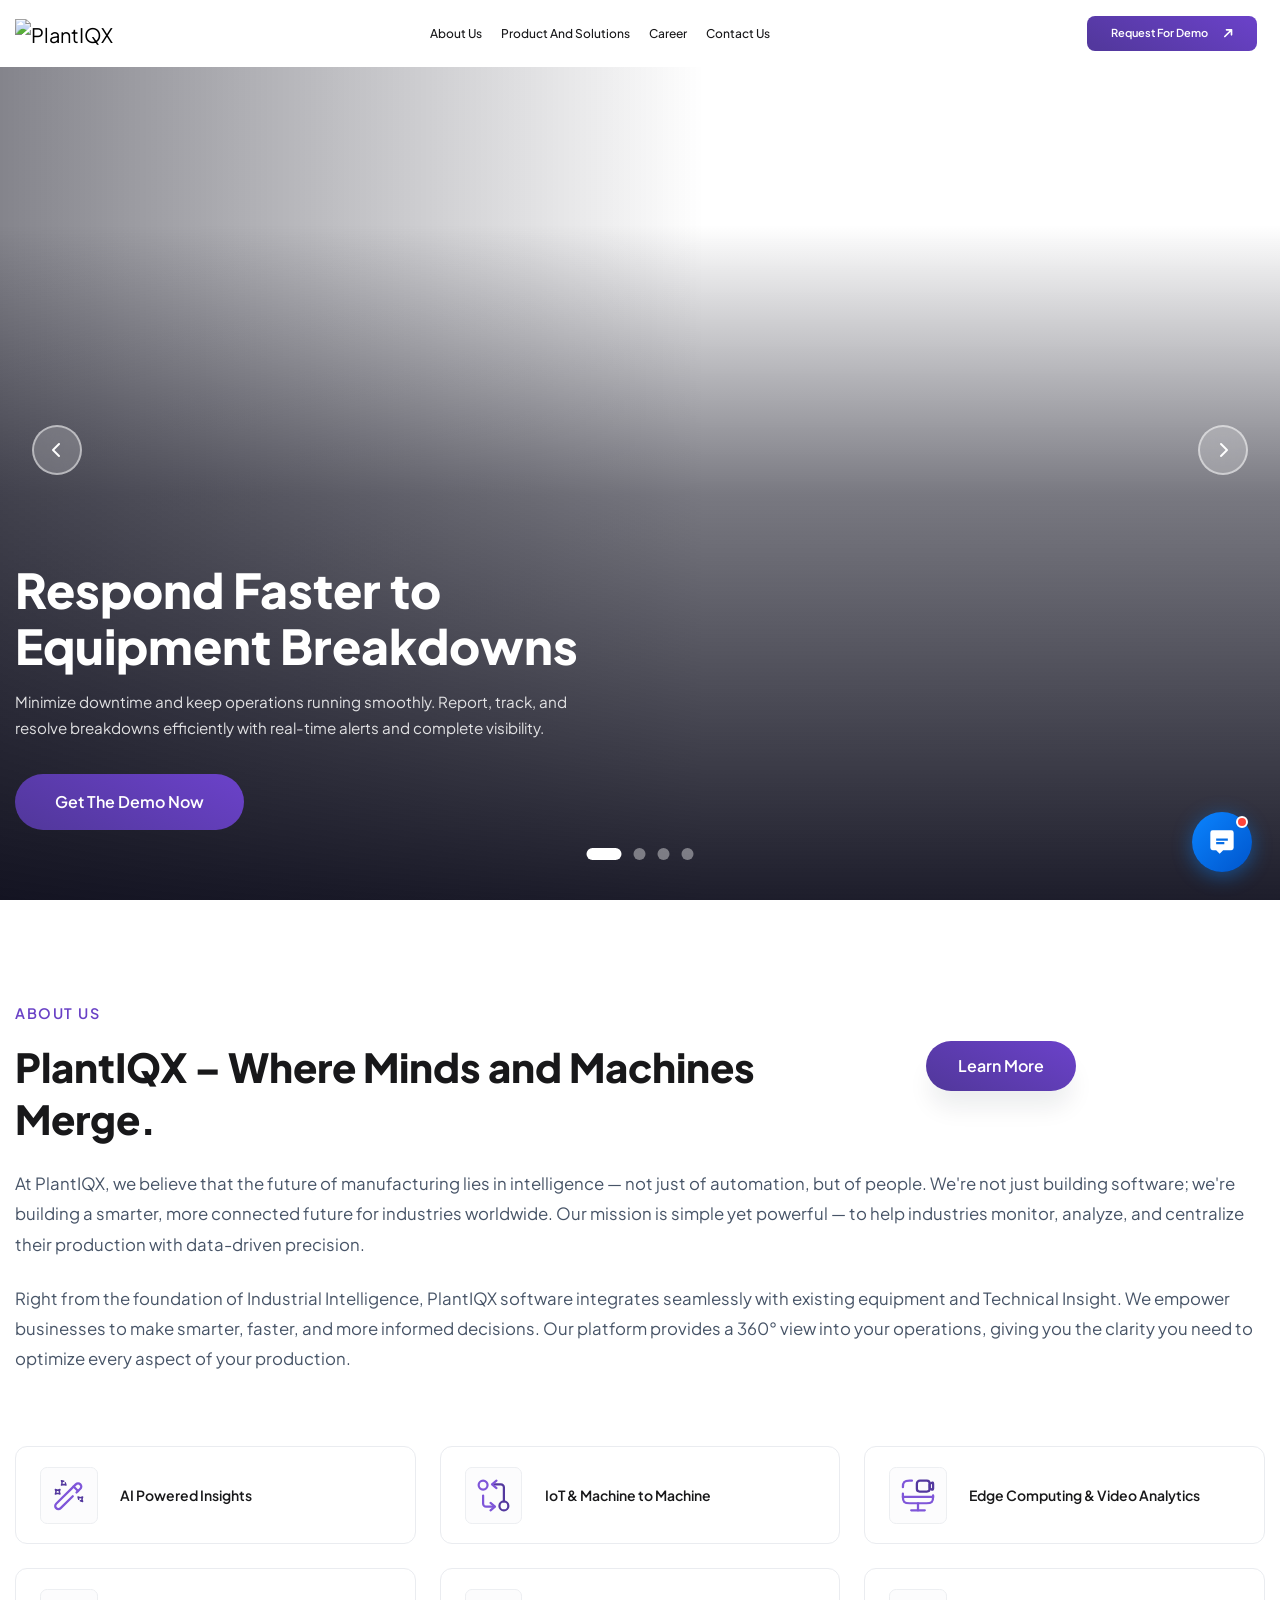
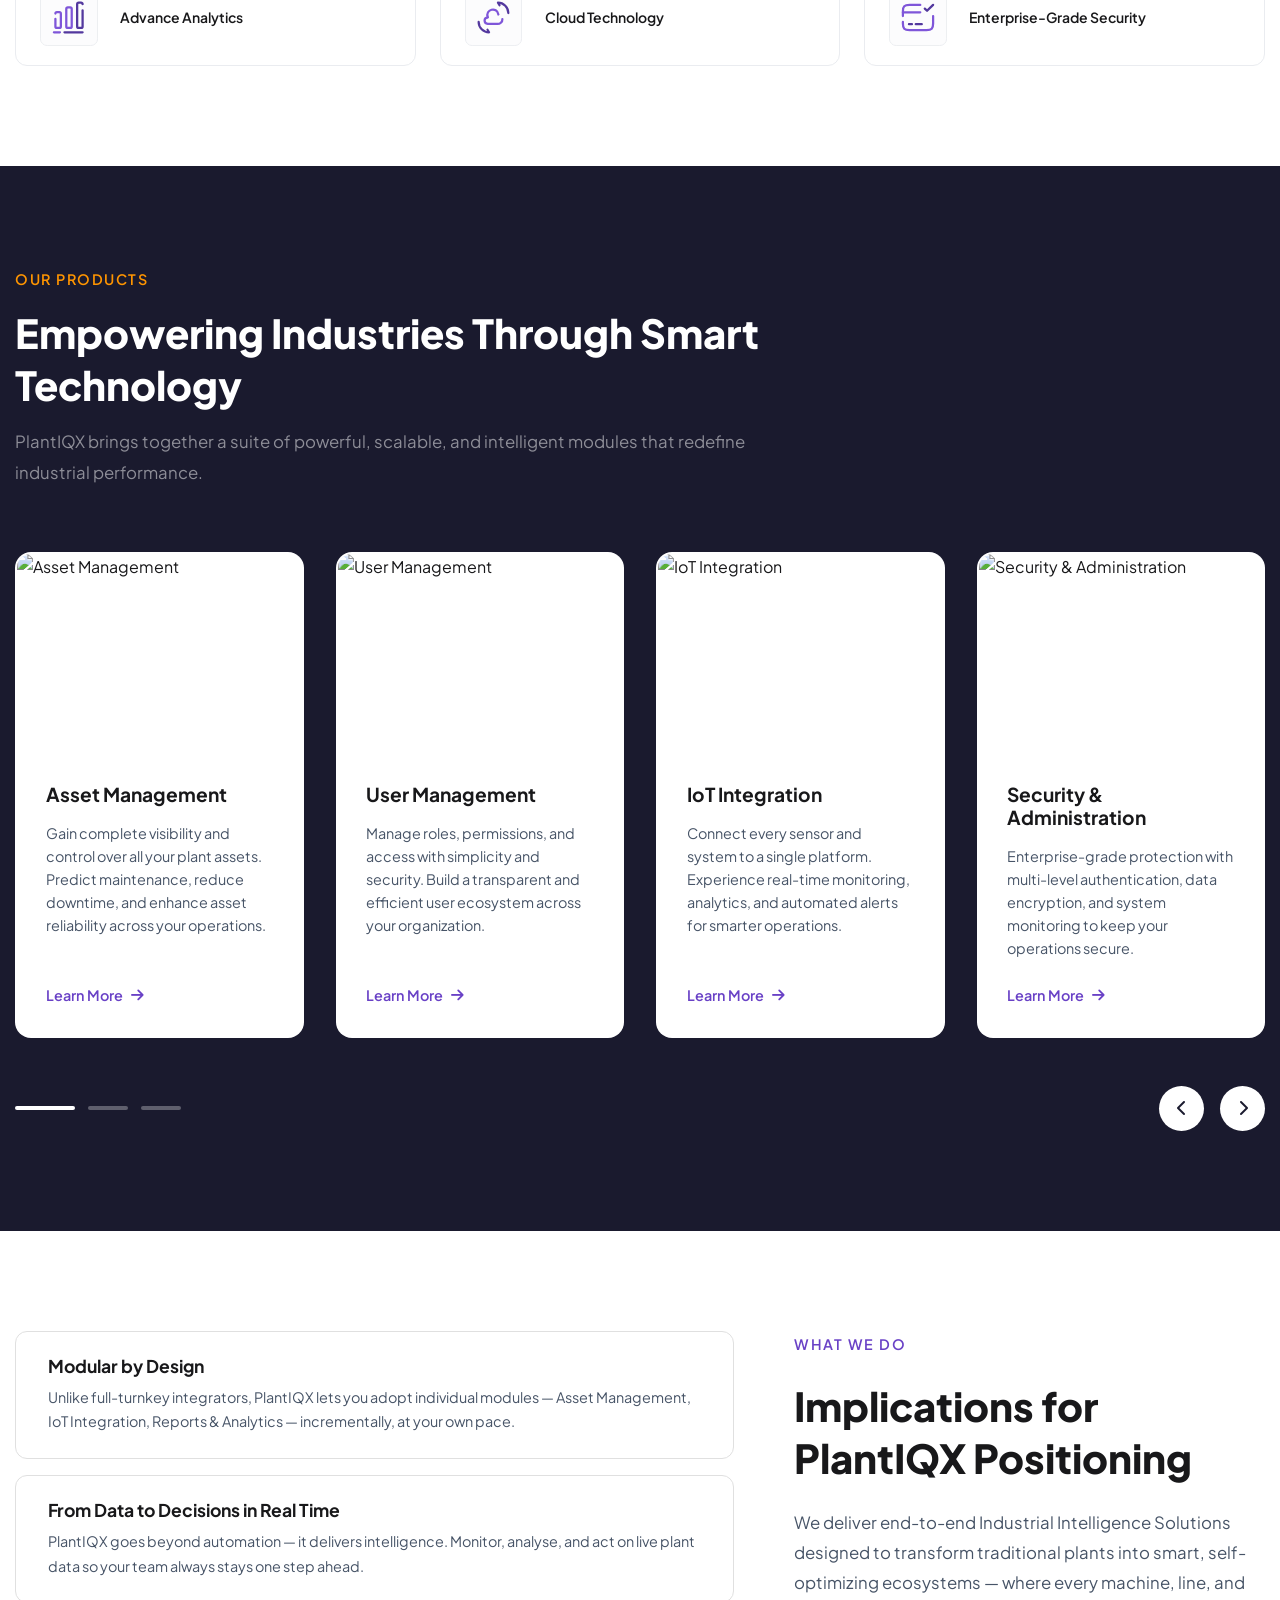
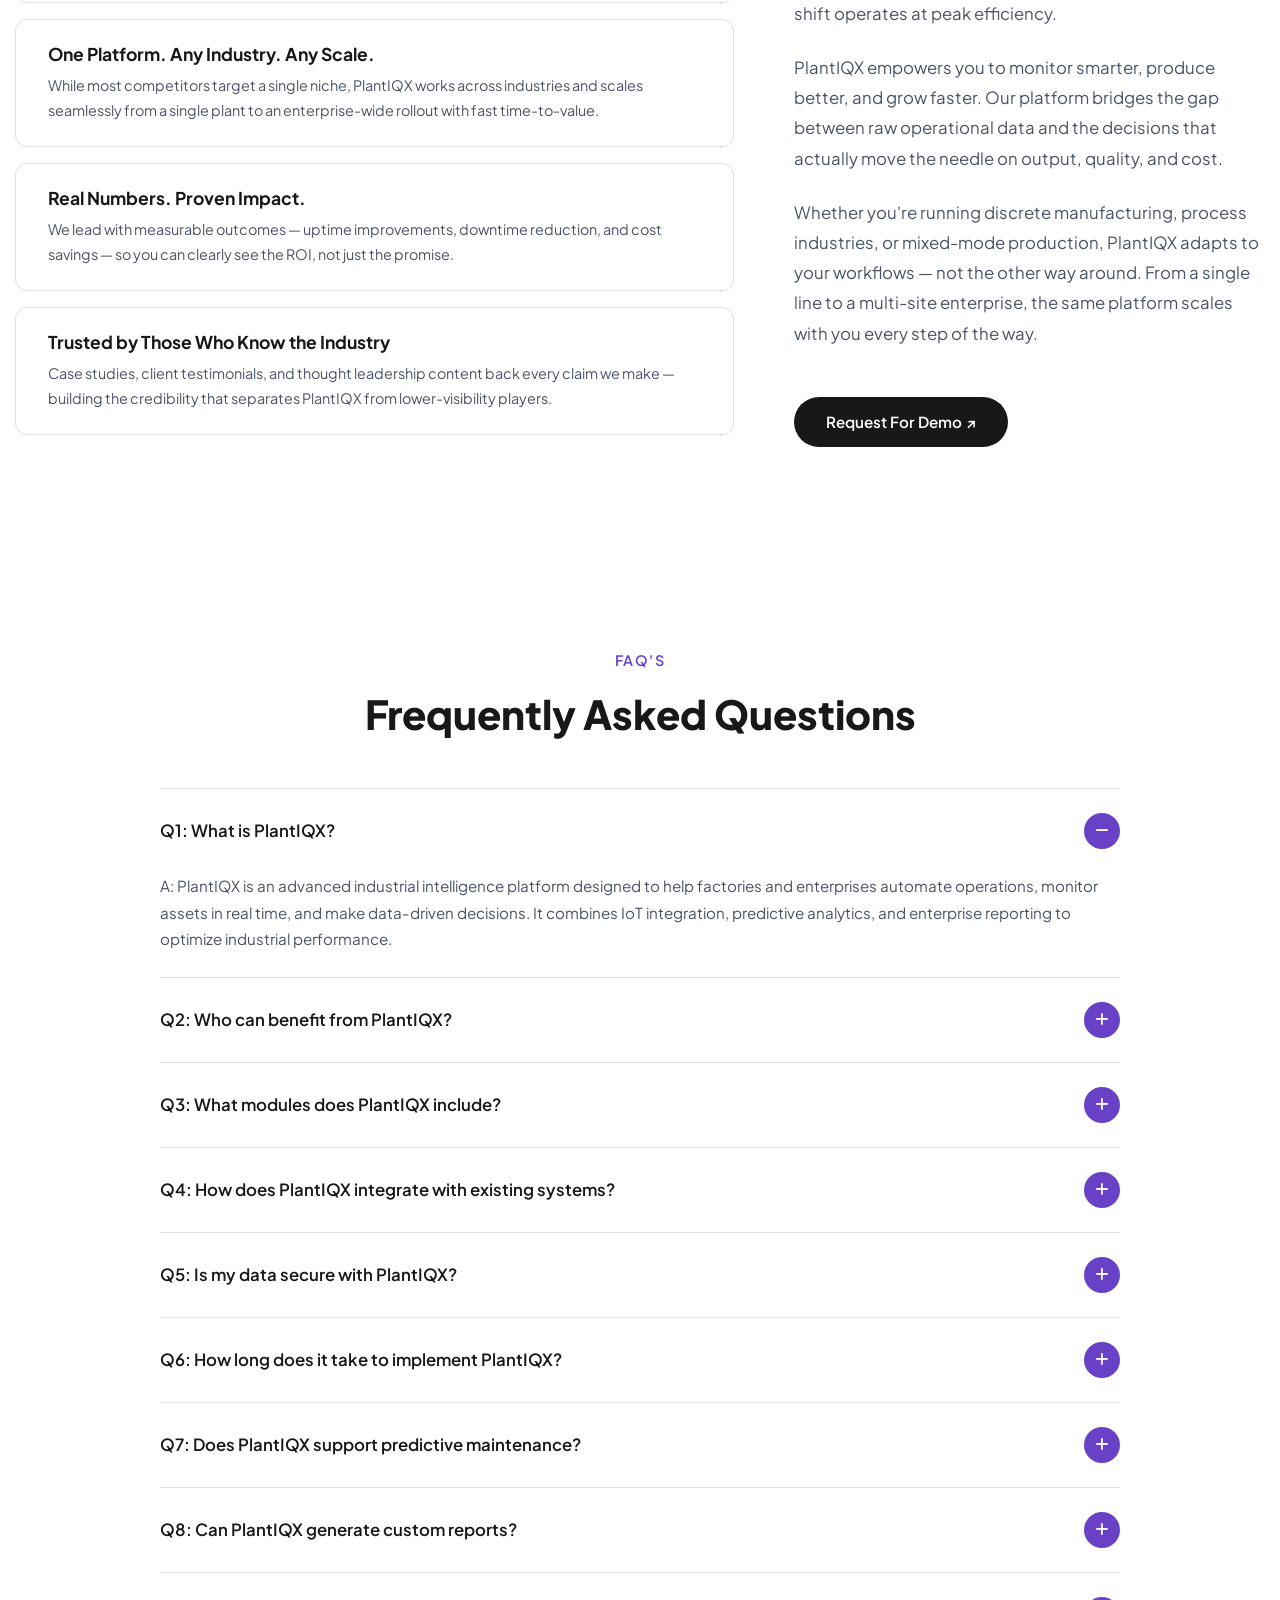
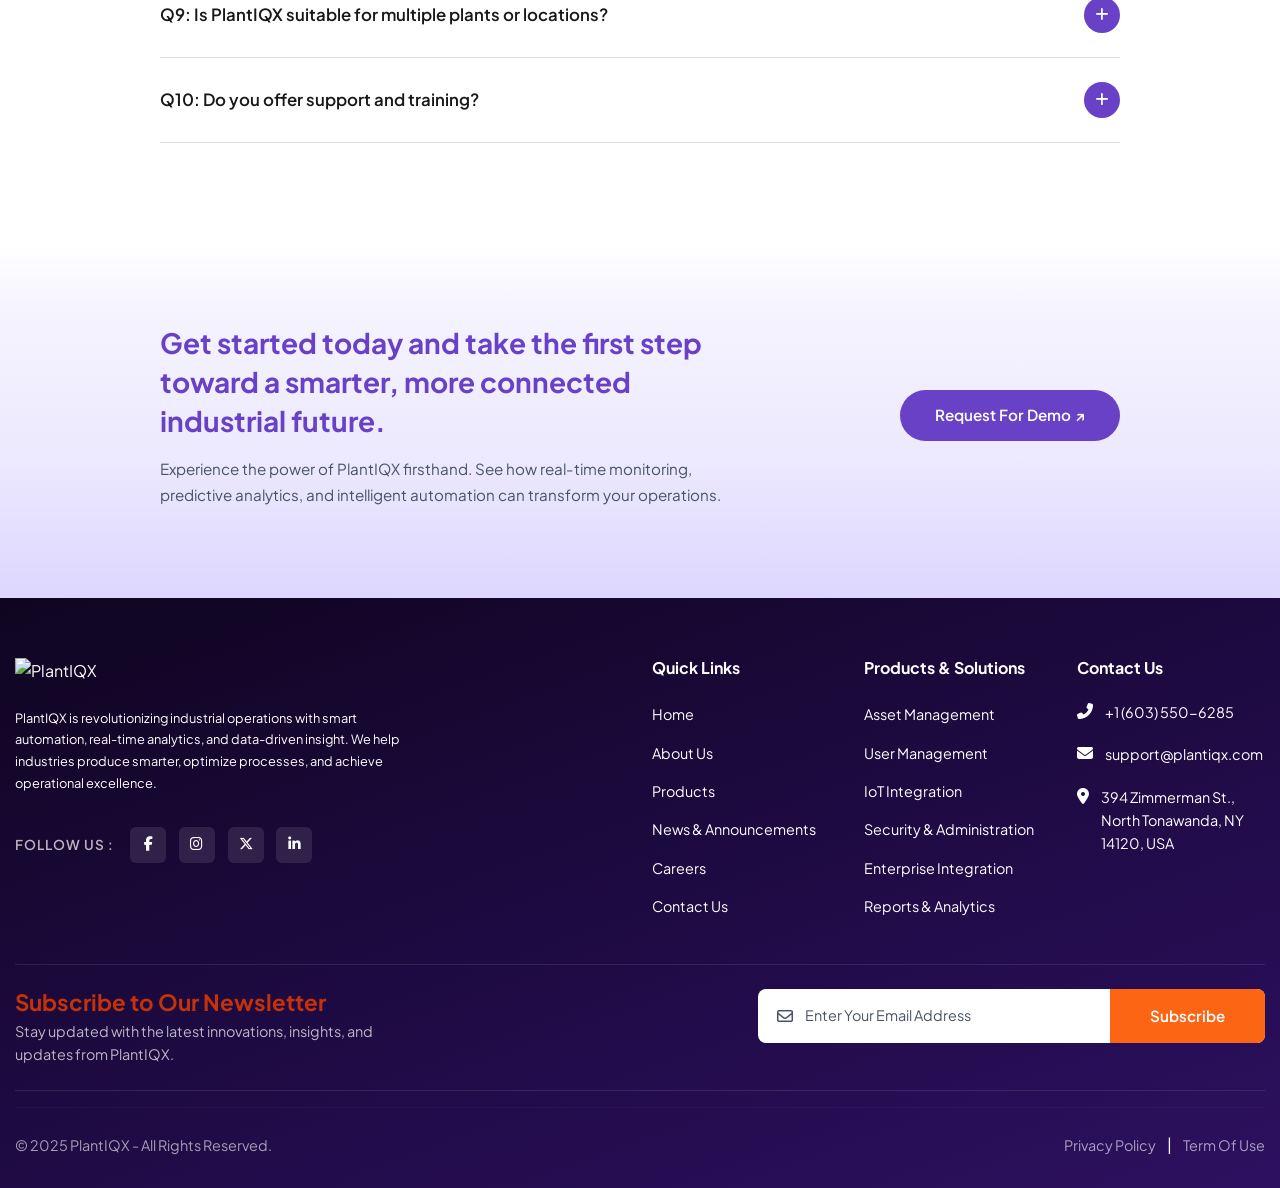
==== commit 6e1c194d: "initial commit" ====
--- a/index.html
+++ b/index.html
@@ -21,6 +21,7 @@
     <!-- Custom CSS -->
     <link rel="stylesheet" href="css/style.css">
     <link rel="stylesheet" href="css/responsive.css">
+    <link rel="stylesheet" href="css/chatbot.css">
 </head>
 
 <body>
@@ -30,21 +31,114 @@
 
     <!-- Main Content -->
     <main>
-        <!-- Hero Section with PlantIQX Logo -->
-        <section id="hero" class="hero-section-home">
-            <div class="hero-overlay"></div>
-            <img src="https://images.unsplash.com/photo-1581091226825-a6a2a5aee158?w=1920&h=1080&fit=crop"
-                alt="PlantIQX Industrial Solutions" class="hero-bg">
-            <div class="container">
-                <div class="row align-items-center justify-content-center" style="min-height: 100vh;">
-                    <div class="col-lg-8 text-center">
-                        <div class="hero-logo-container">
-                            <img src="assets/svg/PlantiqX-final-logo.svg" alt="PlantIQX Logo" class="hero-logo">
-                            <h1 class="hero-tagline">Where Minds and Machines Merge</h1>
-                            <p class="hero-subtitle">Intelligent Industrial Operations Platform</p>
-                        </div>
-                    </div>
-                </div>
+        <!-- Hero Slider -->
+        <section id="hero" class="hero-section">
+            <div class="hero-slider">
+
+                <!-- Slide 1: Equipment Breakdowns -->
+                <div class="slide active">
+                    <img src="https://images.unsplash.com/photo-1504328345606-18bbc8c9d7d1?w=1920&h=1080&fit=crop"
+                        alt="Respond Faster to Equipment Breakdowns" class="hero-bg">
+                    <div class="hero-overlay"></div>
+                    <div class="hero-content-wrapper">
+                        <div class="container">
+                            <div class="hero-content">
+                                <h1 class="hero-title">Respond Faster to Equipment Breakdowns</h1>
+                                <p class="hero-description">Minimize downtime and keep operations running smoothly. Report, track, and resolve breakdowns efficiently with real-time alerts and complete visibility.</p>
+                                <a href="contact.html" class="btn btn-hero">Get The Demo Now</a>
+                            </div>
+                        </div>
+                    </div>
+                    <div class="slider-controls">
+                        <button class="slider-prev"><i class="fas fa-chevron-left"></i></button>
+                        <button class="slider-next"><i class="fas fa-chevron-right"></i></button>
+                    </div>
+                    <div class="slider-indicators">
+                        <span class="indicator active"></span>
+                        <span class="indicator"></span>
+                        <span class="indicator"></span>
+                        <span class="indicator"></span>
+                    </div>
+                </div>
+
+                <!-- Slide 2: Preventive Maintenance -->
+                <div class="slide">
+                    <img src="https://images.unsplash.com/photo-1581092160562-40aa08e78837?w=1920&h=1080&fit=crop"
+                        alt="Stay Ahead with Preventive Maintenance" class="hero-bg">
+                    <div class="hero-overlay"></div>
+                    <div class="hero-content-wrapper">
+                        <div class="container">
+                            <div class="hero-content">
+                                <h1 class="hero-title">Stay Ahead with Preventive Maintenance</h1>
+                                <p class="hero-description">Minimize downtime and maximize productivity with smart, proactive maintenance. Predict issues before they occur and keep your operations running smoothly and efficiently.</p>
+                                <a href="predictive-maintenance.html" class="btn btn-hero">Get The Demo Now</a>
+                            </div>
+                        </div>
+                    </div>
+                    <div class="slider-controls">
+                        <button class="slider-prev"><i class="fas fa-chevron-left"></i></button>
+                        <button class="slider-next"><i class="fas fa-chevron-right"></i></button>
+                    </div>
+                    <div class="slider-indicators">
+                        <span class="indicator"></span>
+                        <span class="indicator active"></span>
+                        <span class="indicator"></span>
+                        <span class="indicator"></span>
+                    </div>
+                </div>
+
+                <!-- Slide 3: Work Orders -->
+                <div class="slide">
+                    <img src="https://images.unsplash.com/photo-1600880292203-757bb62b4baf?w=1920&h=1080&fit=crop"
+                        alt="Streamline Your Work Orders Effortlessly" class="hero-bg">
+                    <div class="hero-overlay"></div>
+                    <div class="hero-content-wrapper">
+                        <div class="container">
+                            <div class="hero-content">
+                                <h1 class="hero-title">Streamline Your Work Orders Effortlessly</h1>
+                                <p class="hero-description">Create, assign and track work orders in real time. Improve team productivity by ensuring tasks are completed efficiently and your operations run without delays.</p>
+                                <a href="contact.html" class="btn btn-hero">Get The Demo Now</a>
+                            </div>
+                        </div>
+                    </div>
+                    <div class="slider-controls">
+                        <button class="slider-prev"><i class="fas fa-chevron-left"></i></button>
+                        <button class="slider-next"><i class="fas fa-chevron-right"></i></button>
+                    </div>
+                    <div class="slider-indicators">
+                        <span class="indicator"></span>
+                        <span class="indicator"></span>
+                        <span class="indicator active"></span>
+                        <span class="indicator"></span>
+                    </div>
+                </div>
+
+                <!-- Slide 4: Respond Faster to Equipment Breakdowns -->
+                <div class="slide">
+                    <img src="https://images.unsplash.com/photo-1581091226825-a6a2a5aee158?w=1920&h=1080&fit=crop"
+                        alt="Respond Faster to Equipment Breakdowns" class="hero-bg">
+                    <div class="hero-overlay"></div>
+                    <div class="hero-content-wrapper">
+                        <div class="container">
+                            <div class="hero-content">
+                                <h1 class="hero-title">Respond Faster to Equipment Breakdowns</h1>
+                                <p class="hero-description">Minimize unplanned downtime and safeguard company stability. Report, track, and resolve breakdowns efficiently with real-time alerts and complete visibility.</p>
+                                <a href="contact.html" class="btn btn-hero">Get The Demo Now</a>
+                            </div>
+                        </div>
+                    </div>
+                    <div class="slider-controls">
+                        <button class="slider-prev"><i class="fas fa-chevron-left"></i></button>
+                        <button class="slider-next"><i class="fas fa-chevron-right"></i></button>
+                    </div>
+                    <div class="slider-indicators">
+                        <span class="indicator"></span>
+                        <span class="indicator"></span>
+                        <span class="indicator"></span>
+                        <span class="indicator active"></span>
+                    </div>
+                </div>
+
             </div>
         </section>
 
@@ -136,8 +230,8 @@
                 <div class="d-flex justify-content-between align-items-start mb-4">
                     <h2 class="section-title mb-0" style="max-width: 60%;">PlantIQX – Where Minds and Machines Merge.
                     </h2>
-                    <button class="btn btn-primary-outline">
-                        Learn More
+                    <!--<button class="btn btn-primary-outline"  href="website\about.html">-->
+                        <a href="about.html" button class="btn btn-primary-outline > Learn More <span class="ms-1"></span>Learn More</a>
                         <img src="assets/svg/UpArrow.svg" alt="Arrow" class="btn-arrow ms-2">
                     </button>
                 </div>
@@ -188,6 +282,12 @@
                         </div>
                         <h5>Cloud Technology</h5>
                     </div>
+                    <div class="feature-card">
+                        <div class="feature-icon">
+                            <img src="assets/svg/Automatic.svg" alt="Enterprise-Grade Security">
+                        </div>
+                        <h5>Enterprise-Grade Security</h5>
+                    </div>
                 </div>
             </div>
             </div>
@@ -209,9 +309,8 @@
                                     alt="Asset Management" class="product-image">
                                 <div class="product-content">
                                     <h4>Asset Management</h4>
-                                    <p>Track components in batches and streamline your asset events. Gain complete
-                                        visibility over downtime, and technical asset re...</p>
-                                    <a href="#" class="product-link">Learn More <i
+                                    <p>Gain complete visibility and control over all your plant assets. Predict maintenance, reduce downtime, and enhance asset reliability across your operations.</p>
+                                    <a href="asset-management.html" class="product-link">Learn More <i
                                             class="fas fa-arrow-right ms-2"></i></a>
                                 </div>
                             </div>
@@ -221,10 +320,8 @@
                                     alt="User Management" class="product-image">
                                 <div class="product-content">
                                     <h4>User Management</h4>
-                                    <p>Manage work permissions, and access for users with simplicity and efficiency.
-                                        Ensure
-                                        efficient user collaboration.</p>
-                                    <a href="#" class="product-link">Learn More <i
+                                    <p>Manage roles, permissions, and access with simplicity and security. Build a transparent and efficient user ecosystem across your organization.</p>
+                                    <a href="website\index.html" class="product-link">Learn More <i
                                             class="fas fa-arrow-right ms-2"></i></a>
                                 </div>
                             </div>
@@ -234,9 +331,7 @@
                                     alt="IoT Integration" class="product-image">
                                 <div class="product-content">
                                     <h4>IoT Integration</h4>
-                                    <p>Connect every piece of equipment to a single platform. Seamlessly integrate
-                                        real-time
-                                        monitoring, analytics, and automation.</p>
+                                    <p>Connect every sensor and system to a single platform. Experience real-time monitoring, analytics, and automated alerts for smarter operations.</p>
                                     <a href="#" class="product-link">Learn More <i
                                             class="fas fa-arrow-right ms-2"></i></a>
                                 </div>
@@ -247,9 +342,8 @@
                                     alt="Security & Administration" class="product-image">
                                 <div class="product-content">
                                     <h4>Security & Administration</h4>
-                                    <p>Enterprise-grade permissions with multi-level authentication. Ensure your data is
-                                        secure with role-based access control.</p>
-                                    <a href="#" class="product-link">Learn More <i
+                                    <p>Enterprise-grade protection with multi-level authentication, data encryption, and system monitoring to keep your operations secure.</p>
+                                    <a href="security.html" class="product-link">Learn More <i
                                             class="fas fa-arrow-right ms-2"></i></a>
                                 </div>
                             </div>
@@ -371,19 +465,203 @@
             </div>
         </section>
 
+        <!-- What We Do Section -->
+        <section id="what-we-do" class="what-we-do-section">
+            <div class="container">
+                <div class="row align-items-start">
+                    <!-- Left: Positioning Cards -->
+                    <div class="col-lg-7 mb-5 mb-lg-0">
+                        <div class="positioning-list">
+                            <div class="positioning-card">
+                                <h4>Modular by Design</h4>
+                                <p>Unlike full-turnkey integrators, PlantIQX lets you adopt individual modules — Asset Management, IoT Integration, Reports &amp; Analytics — incrementally, at your own pace.</p>
+                            </div>
+                            <div class="positioning-card">
+                                <h4>From Data to Decisions in Real Time</h4>
+                                <p>PlantIQX goes beyond automation — it delivers intelligence. Monitor, analyse, and act on live plant data so your team always stays one step ahead.</p>
+                            </div>
+                            <div class="positioning-card">
+                                <h4>One Platform. Any Industry. Any Scale.</h4>
+                                <p>While most competitors target a single niche, PlantIQX works across industries and scales seamlessly from a single plant to an enterprise-wide rollout with fast time-to-value.</p>
+                            </div>
+                            <div class="positioning-card">
+                                <h4>Real Numbers. Proven Impact.</h4>
+                                <p>We lead with measurable outcomes — uptime improvements, downtime reduction, and cost savings — so you can clearly see the ROI, not just the promise.</p>
+                            </div>
+                            <div class="positioning-card">
+                                <h4>Trusted by Those Who Know the Industry</h4>
+                                <p>Case studies, client testimonials, and thought leadership content back every claim we make — building the credibility that separates PlantIQX from lower-visibility players.</p>
+                            </div>
+                        </div>
+                    </div>
+                    <!-- Right: Summary -->
+                    <div class="col-lg-5 ps-lg-5">
+                        <div class="what-we-do-summary">
+                            <span class="section-label-purple">What We Do</span>
+                            <h2 class="section-title mt-3">Implications for PlantIQX Positioning</h2>
+                            <p class="section-description mt-4">We deliver end-to-end Industrial Intelligence Solutions designed to transform traditional plants into smart, self-optimizing ecosystems — where every machine, line, and shift operates at peak efficiency.</p>
+                            <p class="section-description">PlantIQX empowers you to monitor smarter, produce better, and grow faster. Our platform bridges the gap between raw operational data and the decisions that actually move the needle on output, quality, and cost.</p>
+
+                            <!--<div class="wwd-stat-row mt-4">
+                                <div class="wwd-stat">
+                                    <span class="wwd-stat-number">40%</span>
+                                    <span class="wwd-stat-label">Reduction in unplanned downtime</span>
+                                </div>
+                                <div class="wwd-stat">
+                                    <span class="wwd-stat-number">3×</span>
+                                    <span class="wwd-stat-label">Faster root-cause analysis</span>
+                                </div>
+                            </div>-->
+
+                            <p class="section-description mt-4">Whether you're running discrete manufacturing, process industries, or mixed-mode production, PlantIQX adapts to your workflows — not the other way around. From a single line to a multi-site enterprise, the same platform scales with you every step of the way.</p>
+
+                            <!--<p class="section-description">Backed by domain experts who understand the shop floor, we ensure rapid deployment, zero disruption to existing operations, and measurable ROI within the first quarter.</p>-->
+                            <a href="contact.html" class="btn btn-dark-pill mt-4">Request For Demo <span class="ms-1">↗</span></a>
+                        </div>
+                    </div>
+                </div>
+            </div>
+        </section>
+
+        <!-- FAQ Section -->
+        <section id="faq" class="faq-section-new">
+            <div class="container">
+                <div class="text-center mb-5">
+                    <span class="section-label-purple">FAQ's</span>
+                    <h2 class="section-title mt-2">Frequently Asked Questions</h2>
+                </div>
+
+                <div class="faq-list">
+                    <div class="faq-list-item active">
+                        <div class="faq-list-header">
+                            <h5>Q1: What is PlantIQX?</h5>
+                            <button class="faq-list-toggle"><i class="fas fa-minus"></i></button>
+                        </div>
+                        <div class="faq-list-body">
+                            <p>A: PlantIQX is an advanced industrial intelligence platform designed to help factories and enterprises automate operations, monitor assets in real time, and make data-driven decisions. It combines IoT integration, predictive analytics, and enterprise reporting to optimize industrial performance.</p>
+                        </div>
+                    </div>
+
+                    <div class="faq-list-item">
+                        <div class="faq-list-header">
+                            <h5>Q2: Who can benefit from PlantIQX?</h5>
+                            <button class="faq-list-toggle"><i class="fas fa-plus"></i></button>
+                        </div>
+                        <div class="faq-list-body">
+                            <p>A: PlantIQX is designed for manufacturing plants, industrial facilities, energy companies, utilities, and any enterprise looking to digitize and optimize their operations. It serves plant managers, operations teams, maintenance engineers, and C-level executives.</p>
+                        </div>
+                    </div>
+
+                    <div class="faq-list-item">
+                        <div class="faq-list-header">
+                            <h5>Q3: What modules does PlantIQX include?</h5>
+                            <button class="faq-list-toggle"><i class="fas fa-plus"></i></button>
+                        </div>
+                        <div class="faq-list-body">
+                            <p>A: PlantIQX includes modules for Asset Management, User Management, IoT Integration, Security &amp; Administration, Predictive Maintenance, Condition Monitoring, Energy Management, Vision AI, Surveillance, and Reports &amp; Analytics — all accessible from a single unified platform.</p>
+                        </div>
+                    </div>
+
+                    <div class="faq-list-item">
+                        <div class="faq-list-header">
+                            <h5>Q4: How does PlantIQX integrate with existing systems?</h5>
+                            <button class="faq-list-toggle"><i class="fas fa-plus"></i></button>
+                        </div>
+                        <div class="faq-list-body">
+                            <p>A: PlantIQX is built for seamless integration. It supports standard industrial protocols, REST APIs, and edge computing devices. Our team works closely with your IT and operations teams to ensure smooth connectivity with your existing equipment, ERP, and SCADA systems.</p>
+                        </div>
+                    </div>
+
+                    <div class="faq-list-item">
+                        <div class="faq-list-header">
+                            <h5>Q5: Is my data secure with PlantIQX?</h5>
+                            <button class="faq-list-toggle"><i class="fas fa-plus"></i></button>
+                        </div>
+                        <div class="faq-list-body">
+                            <p>A: Absolutely. PlantIQX employs enterprise-grade security including multi-level authentication, end-to-end data encryption, role-based access control, and continuous system monitoring. Your operational data stays protected at all times.</p>
+                        </div>
+                    </div>
+
+                    <div class="faq-list-item">
+                        <div class="faq-list-header">
+                            <h5>Q6: How long does it take to implement PlantIQX?</h5>
+                            <button class="faq-list-toggle"><i class="fas fa-plus"></i></button>
+                        </div>
+                        <div class="faq-list-body">
+                            <p>A: Implementation timelines vary based on scope and scale, but most deployments are completed within 4–12 weeks. Our modular approach means you can go live with individual modules quickly and expand adoption incrementally across your plant.</p>
+                        </div>
+                    </div>
+
+                    <div class="faq-list-item">
+                        <div class="faq-list-header">
+                            <h5>Q7: Does PlantIQX support predictive maintenance?</h5>
+                            <button class="faq-list-toggle"><i class="fas fa-plus"></i></button>
+                        </div>
+                        <div class="faq-list-body">
+                            <p>A: Yes. PlantIQX includes a dedicated Predictive Maintenance module powered by AI and real-time sensor data. It detects early signs of equipment degradation, forecasts failures before they occur, and helps you schedule maintenance proactively to minimize downtime.</p>
+                        </div>
+                    </div>
+
+                    <div class="faq-list-item">
+                        <div class="faq-list-header">
+                            <h5>Q8: Can PlantIQX generate custom reports?</h5>
+                            <button class="faq-list-toggle"><i class="fas fa-plus"></i></button>
+                        </div>
+                        <div class="faq-list-body">
+                            <p>A: Yes. The Reports &amp; Analytics module allows you to create fully customizable reports tailored to your KPIs and operational goals. Reports can be scheduled, exported, and shared with stakeholders across your organization.</p>
+                        </div>
+                    </div>
+
+                    <div class="faq-list-item">
+                        <div class="faq-list-header">
+                            <h5>Q9: Is PlantIQX suitable for multiple plants or locations?</h5>
+                            <button class="faq-list-toggle"><i class="fas fa-plus"></i></button>
+                        </div>
+                        <div class="faq-list-body">
+                            <p>A: Yes. PlantIQX is built to scale across multiple sites and geographies. You can manage all your plants from a single centralized dashboard, with location-specific views and consolidated reporting for enterprise-wide visibility.</p>
+                        </div>
+                    </div>
+
+                    <div class="faq-list-item">
+                        <div class="faq-list-header">
+                            <h5>Q10: Do you offer support and training?</h5>
+                            <button class="faq-list-toggle"><i class="fas fa-plus"></i></button>
+                        </div>
+                        <div class="faq-list-body">
+                            <p>A: Yes. We provide comprehensive onboarding, training sessions, and ongoing technical support. Our dedicated customer success team is available to help your team get the most out of PlantIQX at every stage of your journey.</p>
+                        </div>
+                    </div>
+                </div>
+
+            </div>
+        </section>
+
+        <!-- CTA Banner Section -->
+        <section class="cta-section-full">
+            <div class="container">
+                <div class="cta-section-inner">
+                    <div class="cta-section-text">
+                        <h3>Get started today and take the first step toward a smarter, more connected industrial future.</h3>
+                        <p>Experience the power of PlantIQX firsthand. See how real-time monitoring, predictive analytics, and intelligent automation can transform your operations.</p>
+                    </div>
+                    <a href="contact.html" class="btn btn-purple-pill">Request For Demo <span class="ms-1">↗</span></a>
+                </div>
+            </div>
+        </section>
+
     </main>
 
     <!-- Footer -->
     <div id="footer-placeholder"></div>
 
-    <!-- Image Lightbox Popup -->
+    <!-- Image Lightbox Popup 
     <div id="imageLightbox" class="lightbox-overlay" onclick="closeImagePopup()">
         <span class="lightbox-close">&times;</span>
         <div class="lightbox-content" onclick="event.stopPropagation()">
             <img id="lightboxImage" src="" alt="">
             <div class="lightbox-caption" id="lightboxCaption"></div>
         </div>
-    </div>
+    </div>-->
 
     <!-- Bootstrap JS -->
     <script src="https://cdn.jsdelivr.net/npm/bootstrap@5.3.0/dist/js/bootstrap.bundle.min.js"></script>
@@ -397,6 +675,7 @@
     <script src="js/slider.js"></script>
     <script src="js/accordion.js"></script>
     <script src="js/navigation.js"></script>
+    <script src="js/chatbot.js"></script>
 </body>
 
 </html>
--- a/css/chatbot.css
+++ b/css/chatbot.css
@@ -0,0 +1,314 @@
+/* =============================================
+   PlantIQX Chatbot Widget Styles
+   ============================================= */
+
+:root {
+  --chat-primary: #0a84ff;
+  --chat-primary-dark: #0060cc;
+  --chat-bg: #0d1117;
+  --chat-surface: #161b22;
+  --chat-surface-2: #1f2937;
+  --chat-border: #30363d;
+  --chat-text: #e6edf3;
+  --chat-text-muted: #8b949e;
+  --chat-user-bubble: #0a84ff;
+  --chat-bot-bubble: #1f2937;
+  --chat-shadow: 0 16px 48px rgba(0,0,0,0.5);
+}
+
+/* ---- Floating Toggle Button ---- */
+#piqx-chat-toggle {
+  position: fixed;
+  bottom: 28px;
+  right: 28px;
+  width: 60px;
+  height: 60px;
+  border-radius: 50%;
+  background: linear-gradient(135deg, #0a84ff, #0055cc);
+  border: none;
+  cursor: pointer;
+  box-shadow: 0 4px 20px rgba(10,132,255,0.45);
+  display: flex;
+  align-items: center;
+  justify-content: center;
+  z-index: 9999;
+  transition: transform 0.2s ease, box-shadow 0.2s ease;
+}
+#piqx-chat-toggle:hover {
+  transform: scale(1.08);
+  box-shadow: 0 6px 28px rgba(10,132,255,0.6);
+}
+#piqx-chat-toggle svg {
+  width: 28px;
+  height: 28px;
+  fill: #fff;
+  transition: opacity 0.2s;
+}
+#piqx-chat-toggle .icon-close { display: none; }
+#piqx-chat-toggle.open .icon-chat  { display: none; }
+#piqx-chat-toggle.open .icon-close { display: block; }
+
+/* Notification dot */
+#piqx-chat-toggle .notif-dot {
+  position: absolute;
+  top: 4px;
+  right: 4px;
+  width: 12px;
+  height: 12px;
+  background: #ff453a;
+  border-radius: 50%;
+  border: 2px solid #fff;
+  animation: pulse-dot 2s infinite;
+}
+@keyframes pulse-dot {
+  0%,100% { transform: scale(1); opacity: 1; }
+  50%      { transform: scale(1.3); opacity: 0.8; }
+}
+
+/* ---- Chat Window ---- */
+#piqx-chat-window {
+  position: fixed;
+  bottom: 100px;
+  right: 28px;
+  width: 370px;
+  max-height: 580px;
+  background: var(--chat-bg);
+  border: 1px solid var(--chat-border);
+  border-radius: 20px;
+  box-shadow: var(--chat-shadow);
+  display: flex;
+  flex-direction: column;
+  overflow: hidden;
+  z-index: 9998;
+  opacity: 0;
+  transform: translateY(20px) scale(0.96);
+  pointer-events: none;
+  transition: opacity 0.25s ease, transform 0.25s ease;
+  font-family: 'Plus Jakarta Sans', system-ui, sans-serif;
+}
+#piqx-chat-window.visible {
+  opacity: 1;
+  transform: translateY(0) scale(1);
+  pointer-events: all;
+}
+
+/* ---- Header ---- */
+#piqx-chat-header {
+  display: flex;
+  align-items: center;
+  gap: 12px;
+  padding: 16px 18px;
+  background: linear-gradient(135deg, #0d1f3c, #0a2a5e);
+  border-bottom: 1px solid var(--chat-border);
+  flex-shrink: 0;
+}
+.chat-avatar {
+  width: 40px;
+  height: 40px;
+  border-radius: 50%;
+  background: linear-gradient(135deg, #0a84ff, #0055cc);
+  display: flex;
+  align-items: center;
+  justify-content: center;
+  flex-shrink: 0;
+}
+.chat-avatar svg {
+  width: 22px;
+  height: 22px;
+  fill: #fff;
+}
+.chat-header-info h4 {
+  margin: 0;
+  color: #fff;
+  font-size: 15px;
+  font-weight: 700;
+  line-height: 1.2;
+}
+.chat-header-info span {
+  font-size: 12px;
+  color: #34d399;
+  display: flex;
+  align-items: center;
+  gap: 5px;
+  margin-top: 2px;
+}
+.chat-header-info span::before {
+  content: '';
+  width: 7px;
+  height: 7px;
+  background: #34d399;
+  border-radius: 50%;
+  display: inline-block;
+}
+.chat-close-btn {
+  margin-left: auto;
+  background: none;
+  border: none;
+  cursor: pointer;
+  color: var(--chat-text-muted);
+  padding: 4px;
+  border-radius: 6px;
+  transition: background 0.2s, color 0.2s;
+  display: flex;
+  align-items: center;
+  justify-content: center;
+}
+.chat-close-btn:hover { background: rgba(255,255,255,0.08); color: #fff; }
+.chat-close-btn svg { width: 18px; height: 18px; fill: currentColor; }
+
+/* ---- Messages Area ---- */
+#piqx-chat-messages {
+  flex: 1;
+  overflow-y: auto;
+  padding: 16px;
+  display: flex;
+  flex-direction: column;
+  gap: 12px;
+  scroll-behavior: smooth;
+}
+#piqx-chat-messages::-webkit-scrollbar { width: 4px; }
+#piqx-chat-messages::-webkit-scrollbar-track { background: transparent; }
+#piqx-chat-messages::-webkit-scrollbar-thumb { background: var(--chat-border); border-radius: 4px; }
+
+/* Message bubbles */
+.chat-msg {
+  display: flex;
+  align-items: flex-end;
+  gap: 8px;
+  animation: msg-in 0.2s ease;
+}
+@keyframes msg-in {
+  from { opacity: 0; transform: translateY(8px); }
+  to   { opacity: 1; transform: translateY(0); }
+}
+.chat-msg.user { flex-direction: row-reverse; }
+.msg-bubble {
+  max-width: 80%;
+  padding: 11px 15px;
+  border-radius: 18px;
+  font-size: 14px;
+  line-height: 1.55;
+  color: var(--chat-text);
+}
+.chat-msg.bot  .msg-bubble {
+  background: var(--chat-bot-bubble);
+  border-bottom-left-radius: 4px;
+}
+.chat-msg.user .msg-bubble {
+  background: var(--chat-user-bubble);
+  color: #fff;
+  border-bottom-right-radius: 4px;
+}
+.msg-bubble a { color: #60b4ff; text-decoration: underline; }
+.msg-bubble ul { padding-left: 18px; margin: 6px 0 0; }
+.msg-bubble li { margin-bottom: 4px; }
+.msg-bubble strong { color: #fff; }
+
+/* Bot mini avatar */
+.msg-bot-avatar {
+  width: 28px;
+  height: 28px;
+  border-radius: 50%;
+  background: linear-gradient(135deg, #0a84ff, #0055cc);
+  display: flex;
+  align-items: center;
+  justify-content: center;
+  flex-shrink: 0;
+  margin-bottom: 2px;
+}
+.msg-bot-avatar svg { width: 15px; height: 15px; fill: #fff; }
+
+/* Typing indicator */
+.typing-indicator .msg-bubble {
+  display: flex;
+  gap: 5px;
+  align-items: center;
+  padding: 14px 18px;
+}
+.typing-dot {
+  width: 7px; height: 7px;
+  background: var(--chat-text-muted);
+  border-radius: 50%;
+  animation: bounce 1.2s infinite;
+}
+.typing-dot:nth-child(2) { animation-delay: 0.2s; }
+.typing-dot:nth-child(3) { animation-delay: 0.4s; }
+@keyframes bounce {
+  0%,60%,100% { transform: translateY(0); }
+  30%          { transform: translateY(-6px); }
+}
+
+/* ---- Quick Replies ---- */
+#piqx-quick-replies {
+  padding: 0 16px 12px;
+  display: flex;
+  flex-wrap: wrap;
+  gap: 7px;
+}
+.quick-reply-btn {
+  background: transparent;
+  border: 1px solid var(--chat-primary);
+  color: var(--chat-primary);
+  padding: 6px 13px;
+  border-radius: 20px;
+  font-size: 12.5px;
+  cursor: pointer;
+  transition: background 0.2s, color 0.2s;
+  font-family: inherit;
+  white-space: nowrap;
+}
+.quick-reply-btn:hover {
+  background: var(--chat-primary);
+  color: #fff;
+}
+
+/* ---- Input Area ---- */
+#piqx-chat-input-area {
+  display: flex;
+  align-items: center;
+  gap: 10px;
+  padding: 12px 16px;
+  border-top: 1px solid var(--chat-border);
+  background: var(--chat-surface);
+  flex-shrink: 0;
+}
+#piqx-chat-input {
+  flex: 1;
+  background: var(--chat-surface-2);
+  border: 1px solid var(--chat-border);
+  border-radius: 24px;
+  padding: 10px 16px;
+  color: var(--chat-text);
+  font-size: 14px;
+  font-family: inherit;
+  outline: none;
+  transition: border-color 0.2s;
+}
+#piqx-chat-input:focus { border-color: var(--chat-primary); }
+#piqx-chat-input::placeholder { color: var(--chat-text-muted); }
+#piqx-chat-send {
+  width: 40px;
+  height: 40px;
+  border-radius: 50%;
+  background: var(--chat-primary);
+  border: none;
+  cursor: pointer;
+  display: flex;
+  align-items: center;
+  justify-content: center;
+  flex-shrink: 0;
+  transition: background 0.2s, transform 0.15s;
+}
+#piqx-chat-send:hover { background: var(--chat-primary-dark); transform: scale(1.05); }
+#piqx-chat-send svg { width: 18px; height: 18px; fill: #fff; }
+
+/* ---- Responsive ---- */
+@media (max-width: 480px) {
+  #piqx-chat-window {
+    width: calc(100vw - 24px);
+    right: 12px;
+    bottom: 90px;
+    max-height: 70vh;
+  }
+  #piqx-chat-toggle { bottom: 16px; right: 16px; }
+}
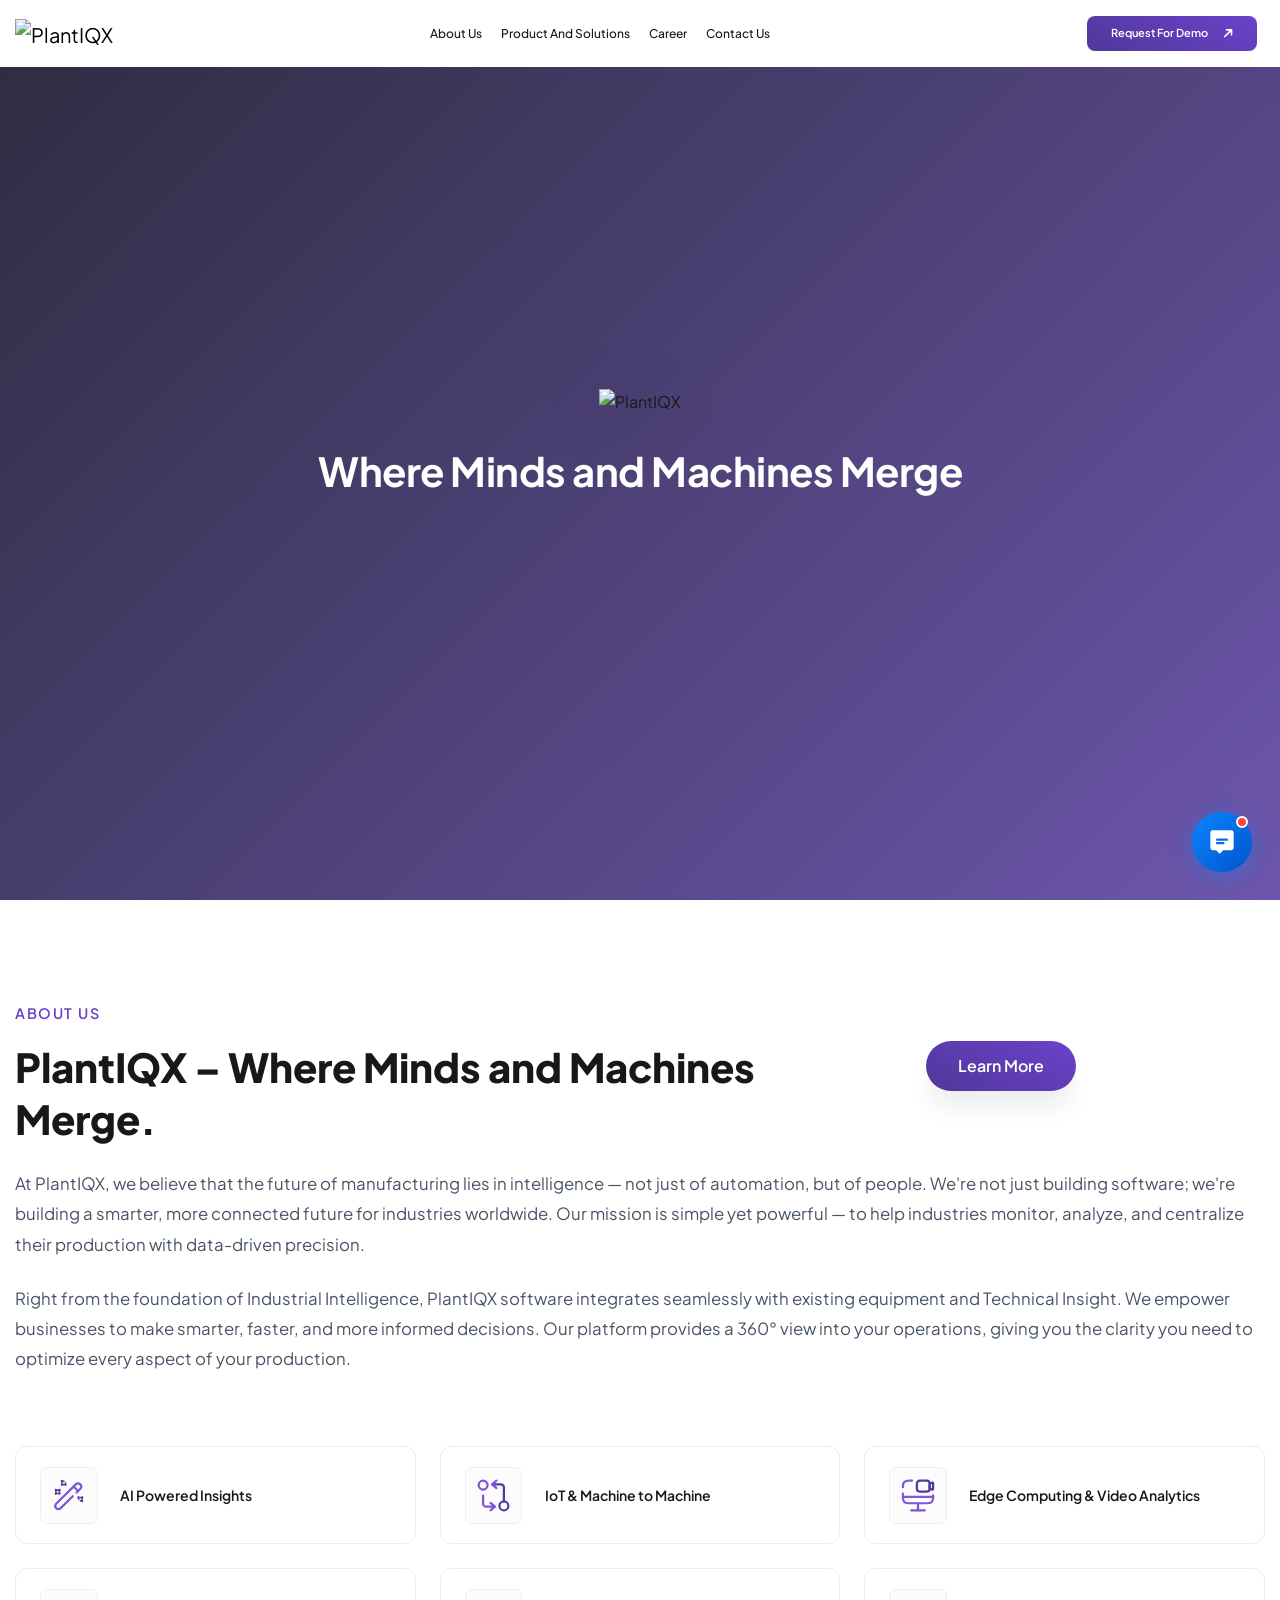
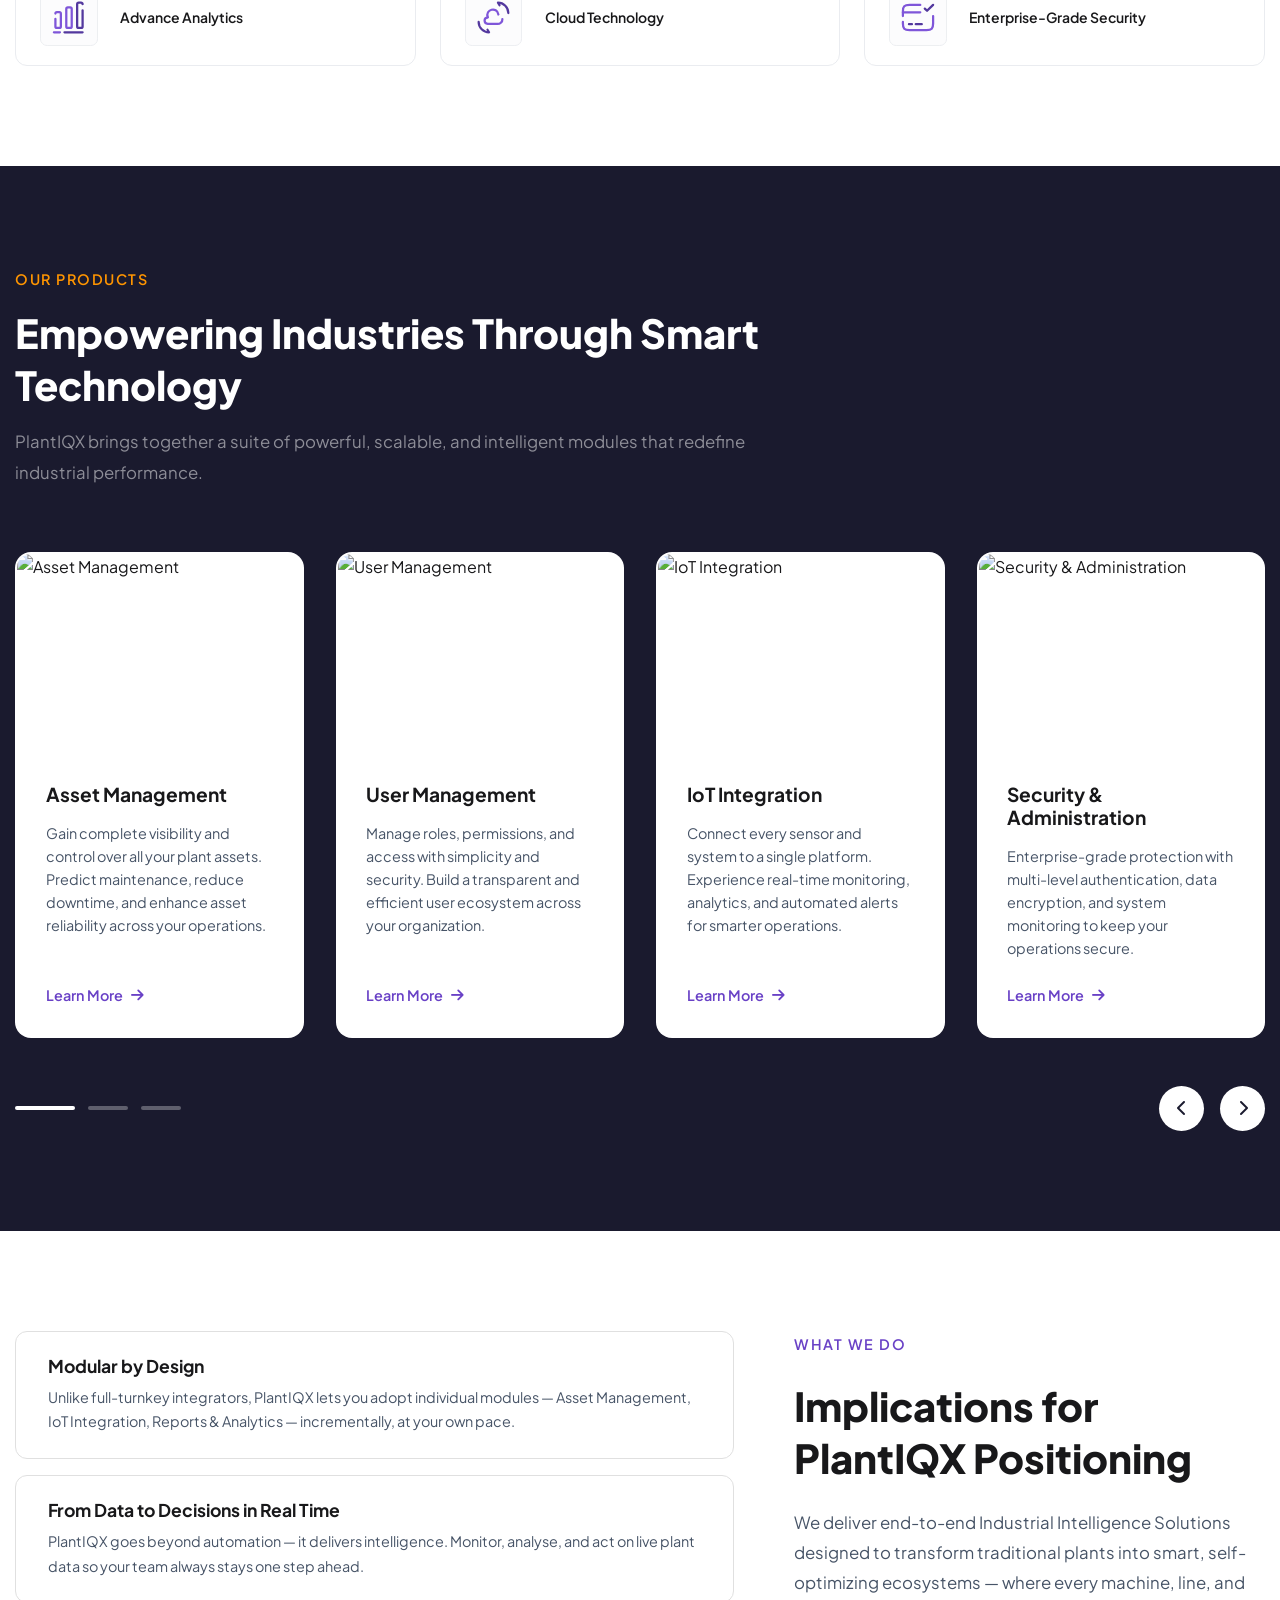
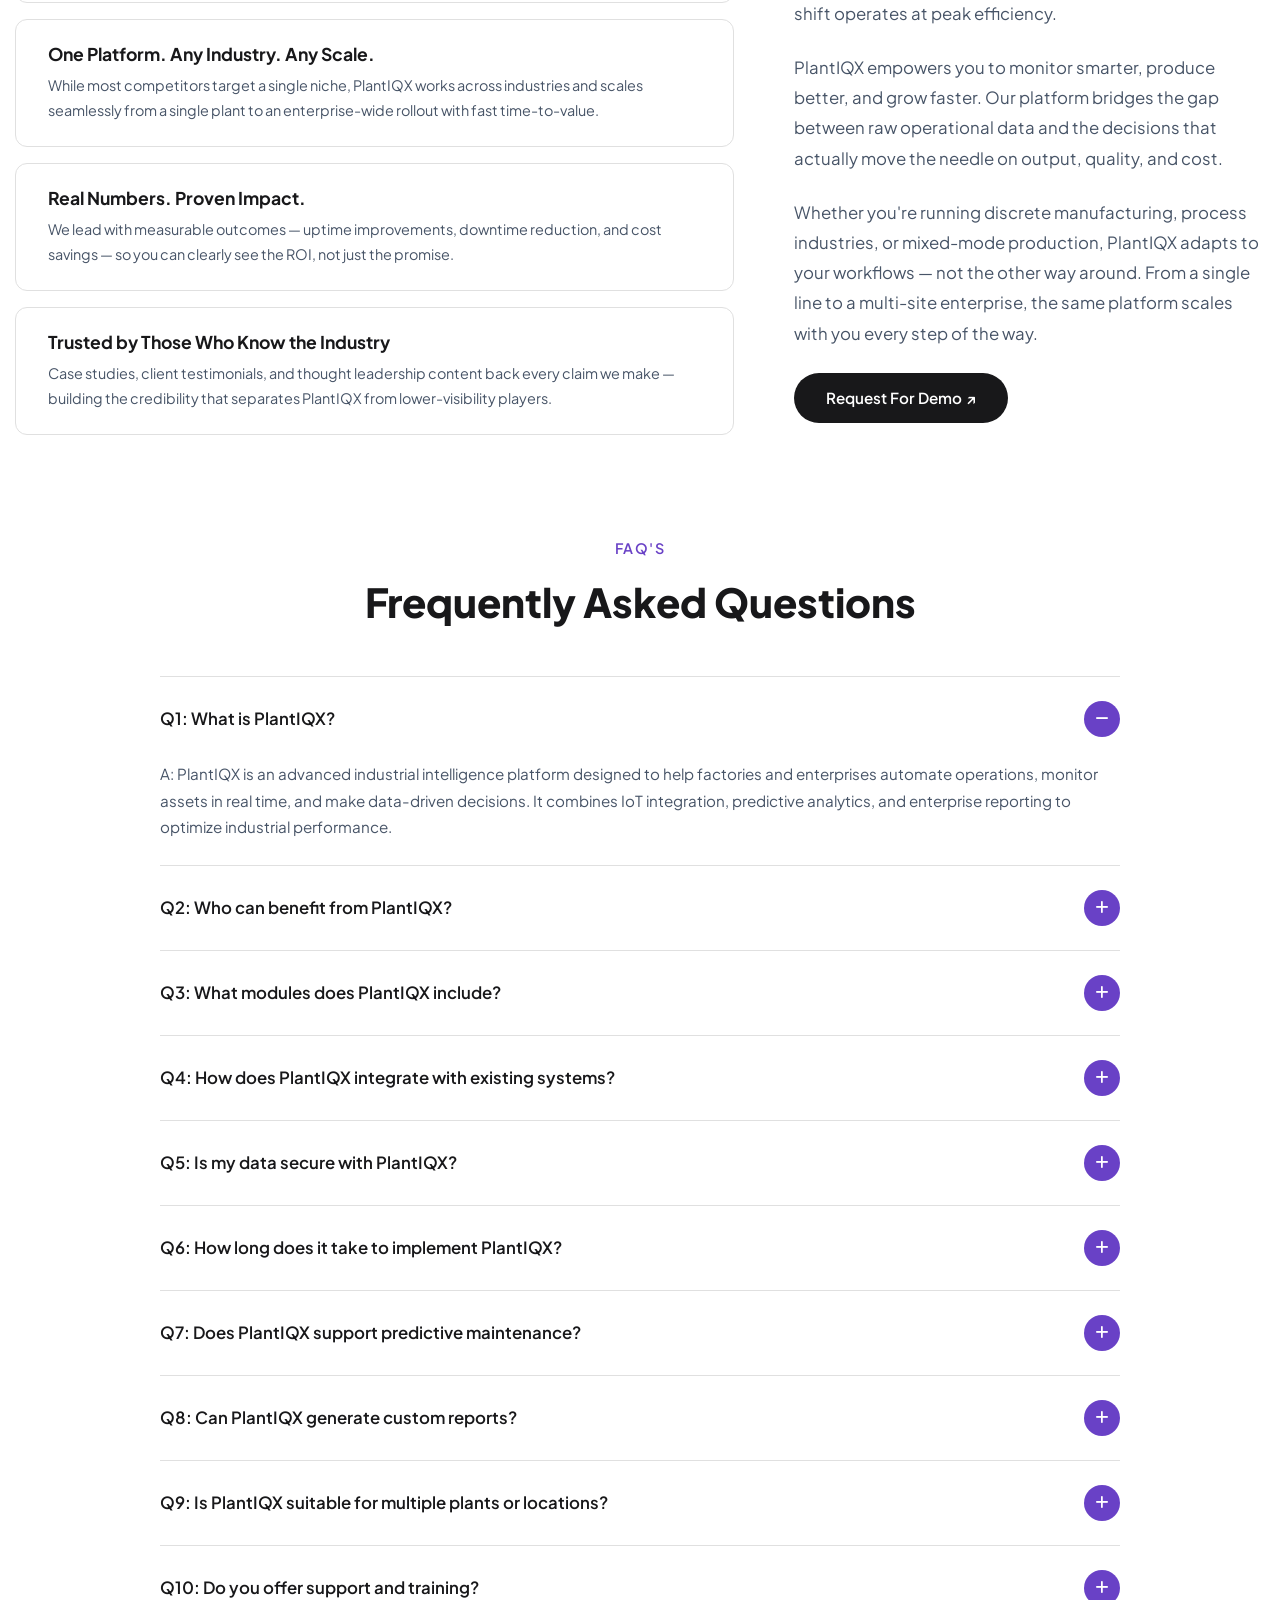
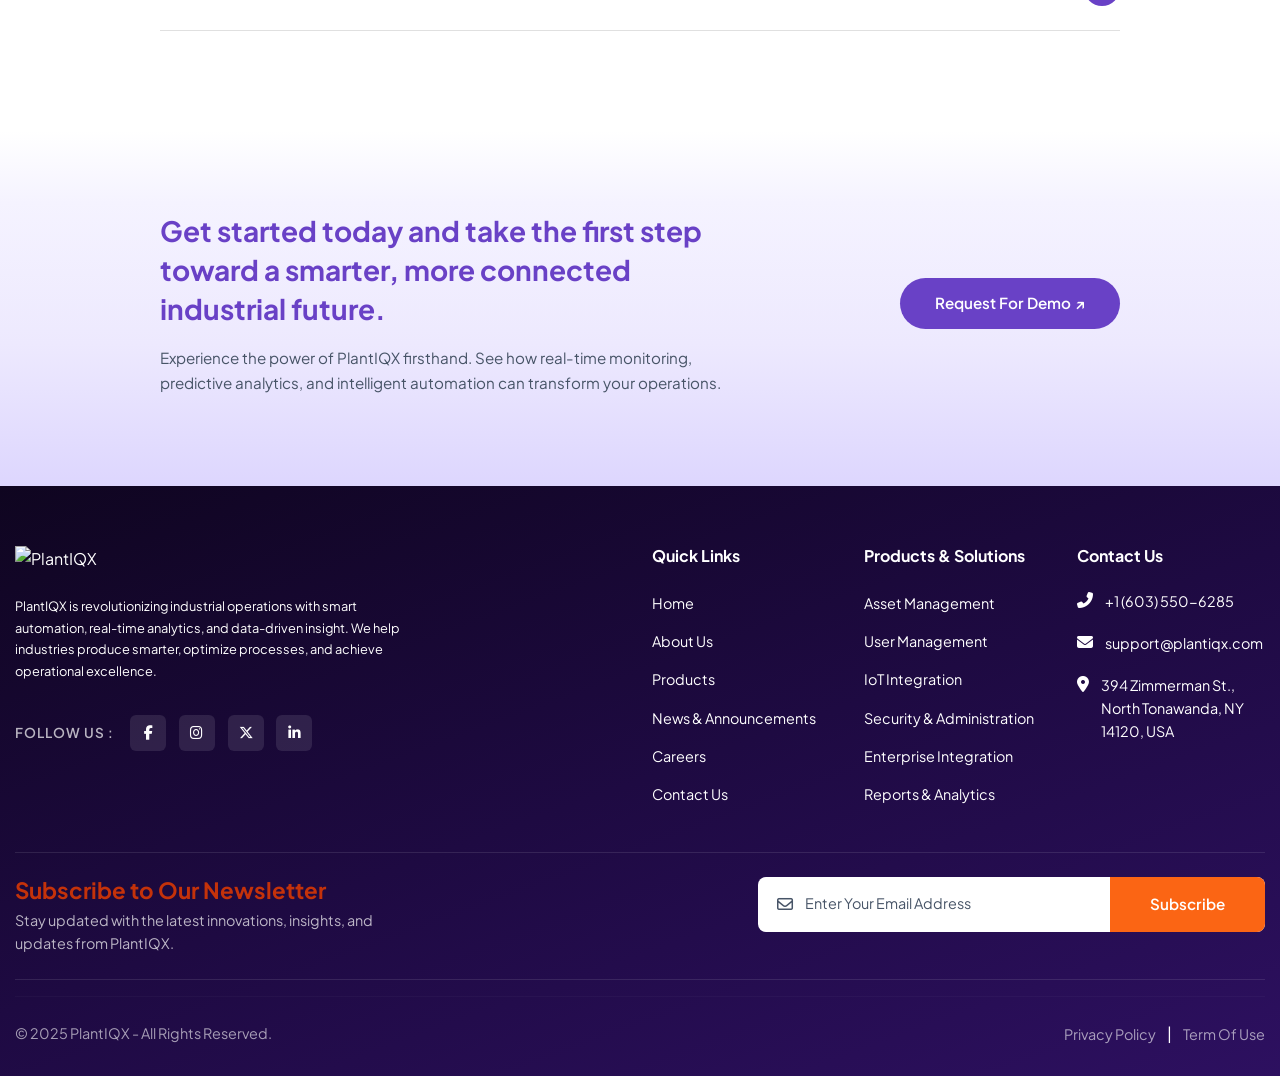
==== commit d24c1fdd: "changes" ====
--- a/index.html
+++ b/index.html
@@ -1,3 +1,4 @@
+
 <!DOCTYPE html>
 <html lang="en">
 
@@ -32,115 +33,14 @@
     <!-- Main Content -->
     <main>
         <!-- Hero Slider -->
-        <section id="hero" class="hero-section">
-            <div class="hero-slider">
-
-                <!-- Slide 1: Equipment Breakdowns -->
-                <div class="slide active">
-                    <img src="https://images.unsplash.com/photo-1504328345606-18bbc8c9d7d1?w=1920&h=1080&fit=crop"
-                        alt="Respond Faster to Equipment Breakdowns" class="hero-bg">
-                    <div class="hero-overlay"></div>
-                    <div class="hero-content-wrapper">
-                        <div class="container">
-                            <div class="hero-content">
-                                <h1 class="hero-title">Respond Faster to Equipment Breakdowns</h1>
-                                <p class="hero-description">Minimize downtime and keep operations running smoothly. Report, track, and resolve breakdowns efficiently with real-time alerts and complete visibility.</p>
-                                <a href="contact.html" class="btn btn-hero">Get The Demo Now</a>
-                            </div>
-                        </div>
-                    </div>
-                    <div class="slider-controls">
-                        <button class="slider-prev"><i class="fas fa-chevron-left"></i></button>
-                        <button class="slider-next"><i class="fas fa-chevron-right"></i></button>
-                    </div>
-                    <div class="slider-indicators">
-                        <span class="indicator active"></span>
-                        <span class="indicator"></span>
-                        <span class="indicator"></span>
-                        <span class="indicator"></span>
-                    </div>
-                </div>
-
-                <!-- Slide 2: Preventive Maintenance -->
-                <div class="slide">
-                    <img src="https://images.unsplash.com/photo-1581092160562-40aa08e78837?w=1920&h=1080&fit=crop"
-                        alt="Stay Ahead with Preventive Maintenance" class="hero-bg">
-                    <div class="hero-overlay"></div>
-                    <div class="hero-content-wrapper">
-                        <div class="container">
-                            <div class="hero-content">
-                                <h1 class="hero-title">Stay Ahead with Preventive Maintenance</h1>
-                                <p class="hero-description">Minimize downtime and maximize productivity with smart, proactive maintenance. Predict issues before they occur and keep your operations running smoothly and efficiently.</p>
-                                <a href="predictive-maintenance.html" class="btn btn-hero">Get The Demo Now</a>
-                            </div>
-                        </div>
-                    </div>
-                    <div class="slider-controls">
-                        <button class="slider-prev"><i class="fas fa-chevron-left"></i></button>
-                        <button class="slider-next"><i class="fas fa-chevron-right"></i></button>
-                    </div>
-                    <div class="slider-indicators">
-                        <span class="indicator"></span>
-                        <span class="indicator active"></span>
-                        <span class="indicator"></span>
-                        <span class="indicator"></span>
-                    </div>
-                </div>
-
-                <!-- Slide 3: Work Orders -->
-                <div class="slide">
-                    <img src="https://images.unsplash.com/photo-1600880292203-757bb62b4baf?w=1920&h=1080&fit=crop"
-                        alt="Streamline Your Work Orders Effortlessly" class="hero-bg">
-                    <div class="hero-overlay"></div>
-                    <div class="hero-content-wrapper">
-                        <div class="container">
-                            <div class="hero-content">
-                                <h1 class="hero-title">Streamline Your Work Orders Effortlessly</h1>
-                                <p class="hero-description">Create, assign and track work orders in real time. Improve team productivity by ensuring tasks are completed efficiently and your operations run without delays.</p>
-                                <a href="contact.html" class="btn btn-hero">Get The Demo Now</a>
-                            </div>
-                        </div>
-                    </div>
-                    <div class="slider-controls">
-                        <button class="slider-prev"><i class="fas fa-chevron-left"></i></button>
-                        <button class="slider-next"><i class="fas fa-chevron-right"></i></button>
-                    </div>
-                    <div class="slider-indicators">
-                        <span class="indicator"></span>
-                        <span class="indicator"></span>
-                        <span class="indicator active"></span>
-                        <span class="indicator"></span>
-                    </div>
-                </div>
-
-                <!-- Slide 4: Respond Faster to Equipment Breakdowns -->
-                <div class="slide">
-                    <img src="https://images.unsplash.com/photo-1581091226825-a6a2a5aee158?w=1920&h=1080&fit=crop"
-                        alt="Respond Faster to Equipment Breakdowns" class="hero-bg">
-                    <div class="hero-overlay"></div>
-                    <div class="hero-content-wrapper">
-                        <div class="container">
-                            <div class="hero-content">
-                                <h1 class="hero-title">Respond Faster to Equipment Breakdowns</h1>
-                                <p class="hero-description">Minimize unplanned downtime and safeguard company stability. Report, track, and resolve breakdowns efficiently with real-time alerts and complete visibility.</p>
-                                <a href="contact.html" class="btn btn-hero">Get The Demo Now</a>
-                            </div>
-                        </div>
-                    </div>
-                    <div class="slider-controls">
-                        <button class="slider-prev"><i class="fas fa-chevron-left"></i></button>
-                        <button class="slider-next"><i class="fas fa-chevron-right"></i></button>
-                    </div>
-                    <div class="slider-indicators">
-                        <span class="indicator"></span>
-                        <span class="indicator"></span>
-                        <span class="indicator"></span>
-                        <span class="indicator active"></span>
-                    </div>
-                </div>
-
-            </div>
-        </section>
+
+<section id="hero" class="hero-section-home">
+    <div class="hero-overlay"></div>
+    <div class="hero-logo-container">
+        <img src="assets/svg/plantiqx-final-logo.svg" alt="PlantIQX" class="hero-logo">
+        <h1 class="hero-tagline">Where Minds and Machines Merge</h1>
+    </div>
+</section>
 
         <!-- Key Modules Banner with Glimpses -->
         <!-- <section id="modules-banner" class="modules-banner-section">
@@ -516,7 +416,7 @@
                             <p class="section-description mt-4">Whether you're running discrete manufacturing, process industries, or mixed-mode production, PlantIQX adapts to your workflows — not the other way around. From a single line to a multi-site enterprise, the same platform scales with you every step of the way.</p>
 
                             <!--<p class="section-description">Backed by domain experts who understand the shop floor, we ensure rapid deployment, zero disruption to existing operations, and measurable ROI within the first quarter.</p>-->
-                            <a href="contact.html" class="btn btn-dark-pill mt-4">Request For Demo <span class="ms-1">↗</span></a>
+                            <a href="contact.html" class="btn btn-dark-pill">Request For Demo <span class="ms-1">↗</span></a>
                         </div>
                     </div>
                 </div>
@@ -676,6 +576,4 @@
     <script src="js/accordion.js"></script>
     <script src="js/navigation.js"></script>
     <script src="js/chatbot.js"></script>
-</body>
-
-</html>+</b
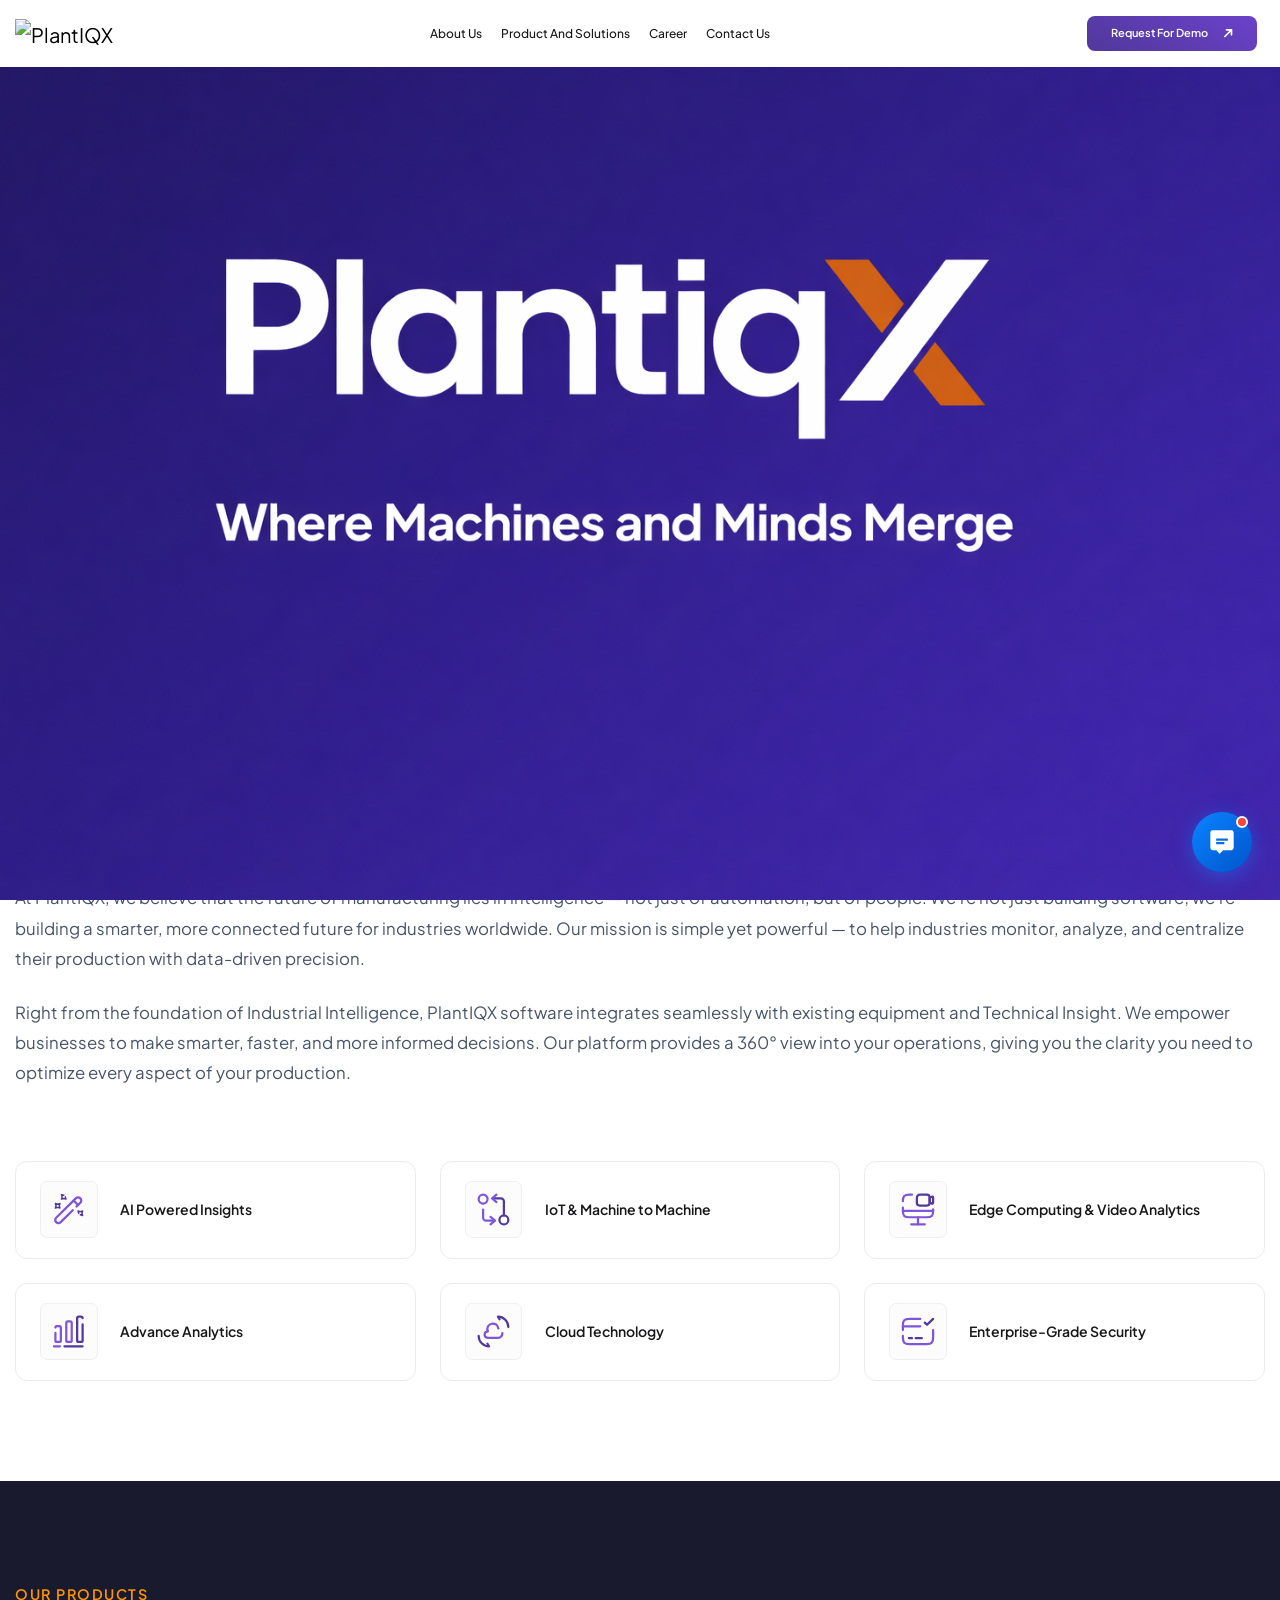
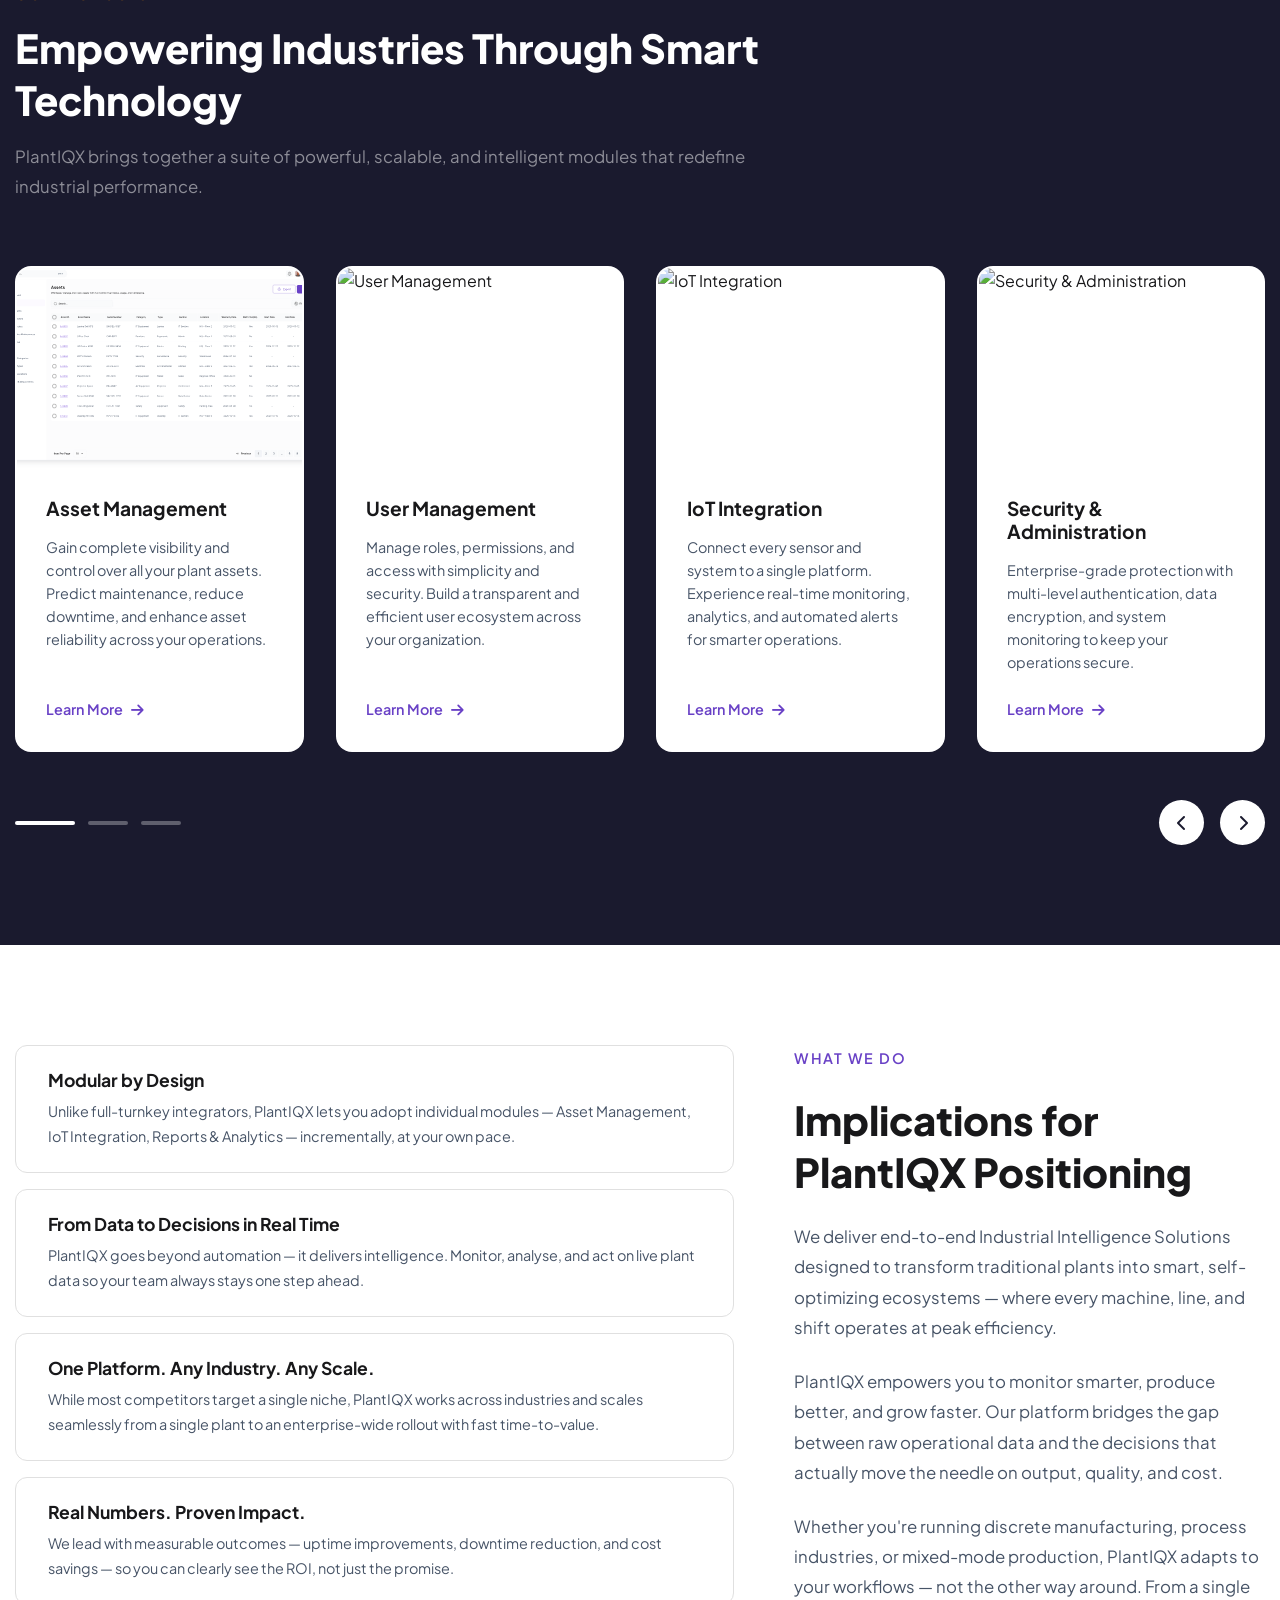
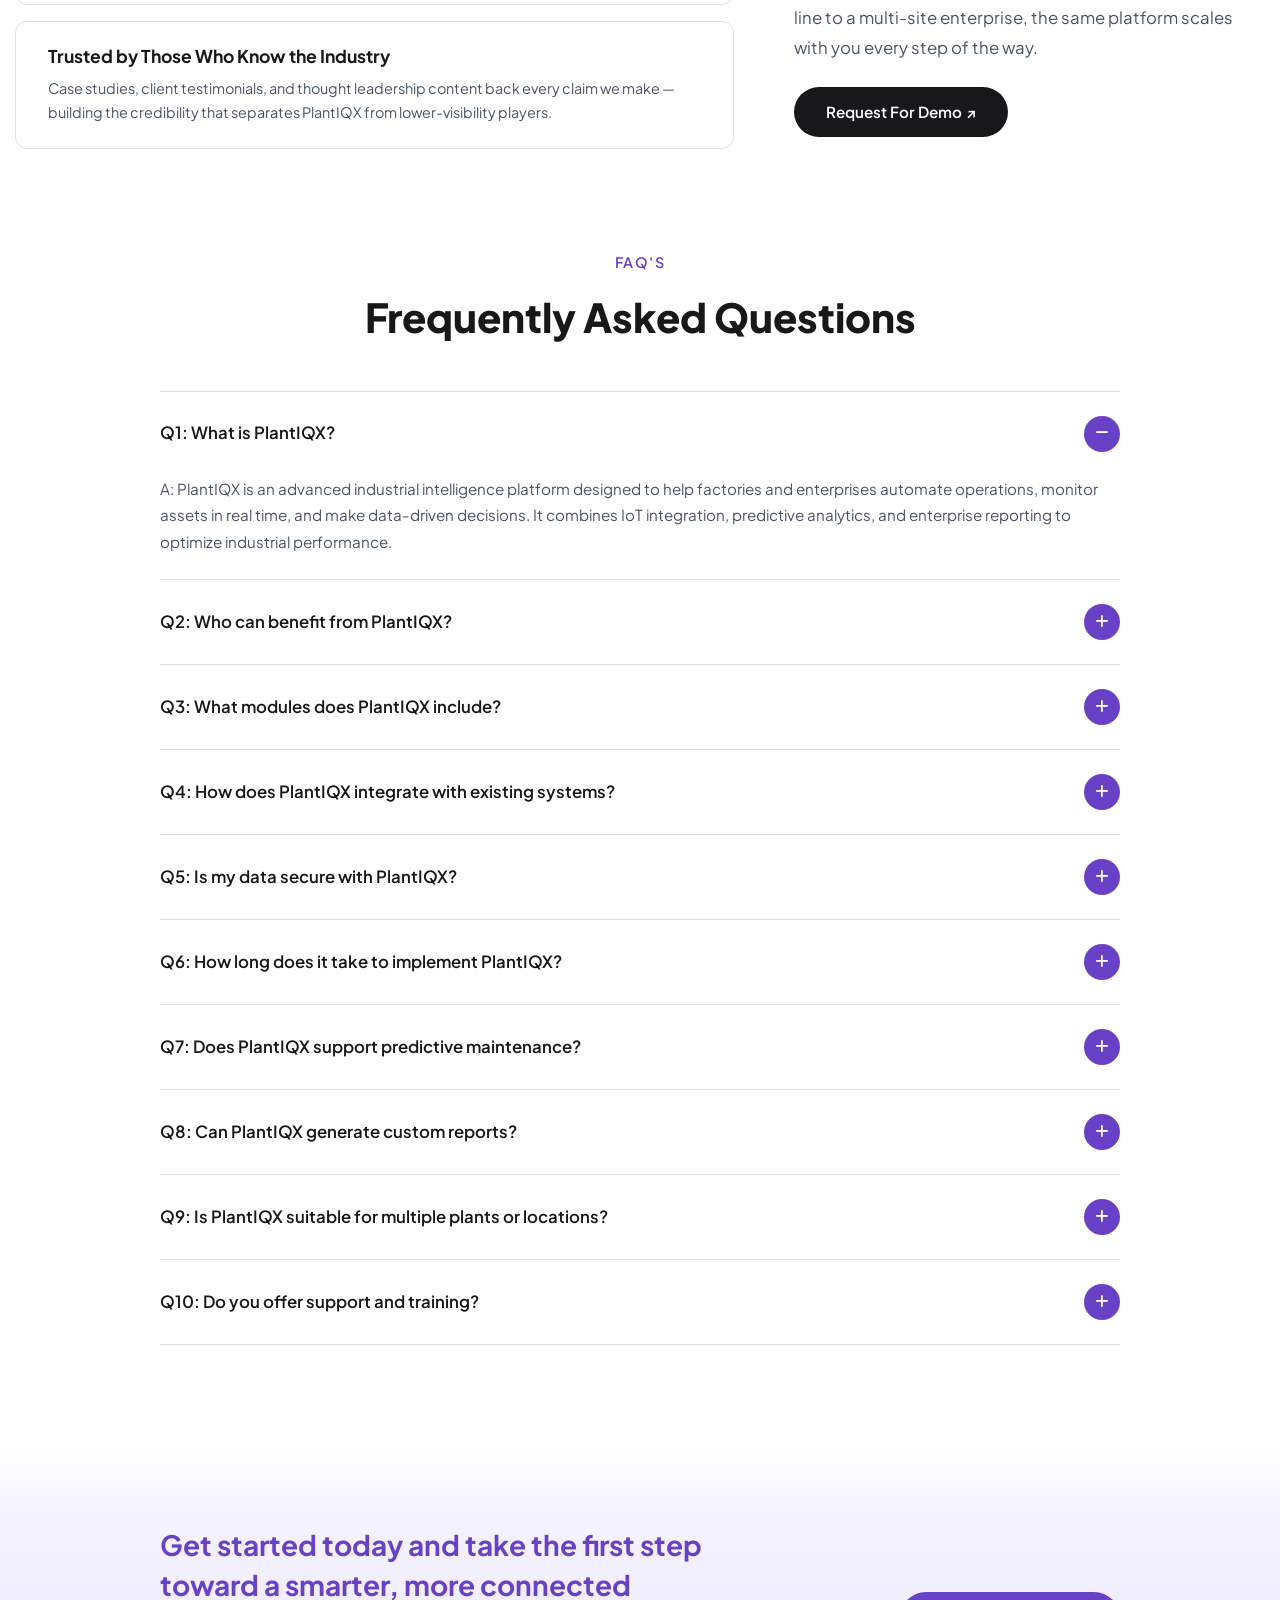
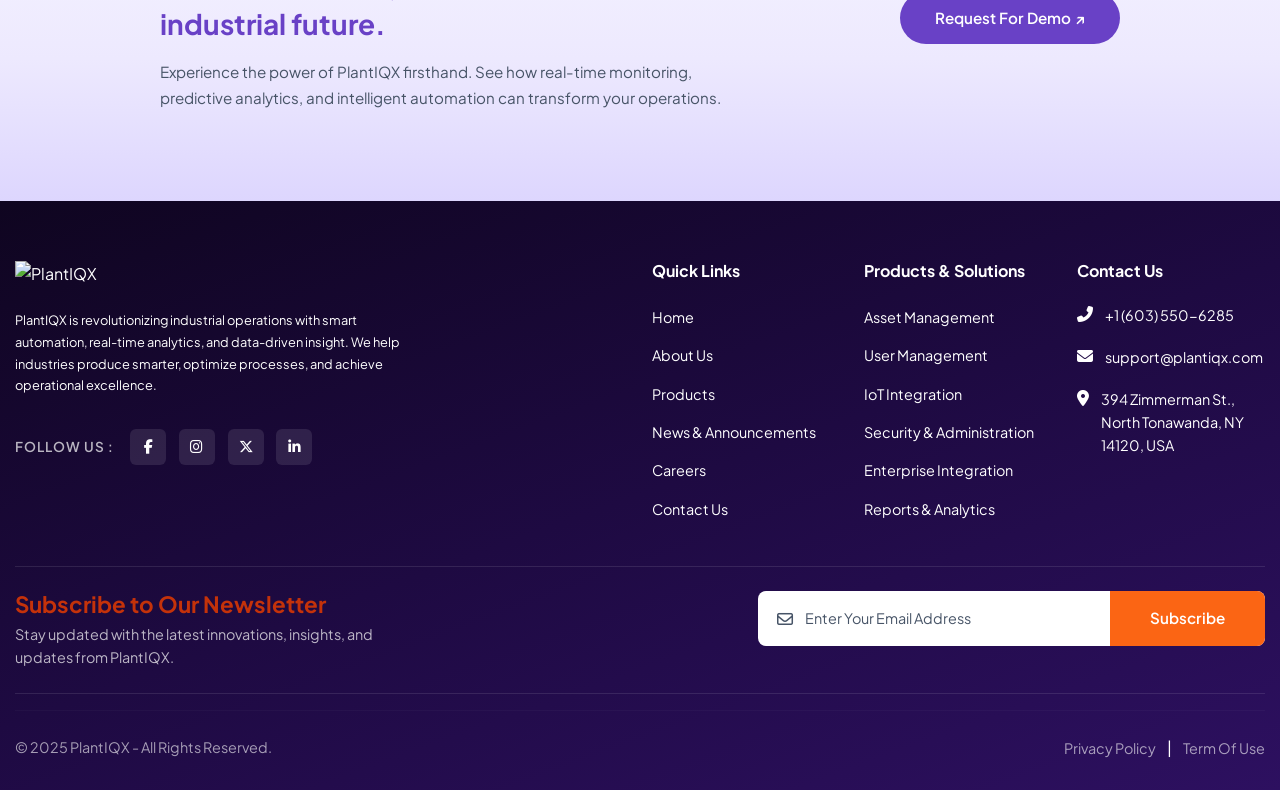
==== commit eed2505f: "changed banner and space" ====
--- a/index.html
+++ b/index.html
@@ -33,14 +33,38 @@
     <!-- Main Content -->
     <main>
         <!-- Hero Slider -->
-
-<section id="hero" class="hero-section-home">
-    <div class="hero-overlay"></div>
-    <div class="hero-logo-container">
-        <img src="assets/svg/plantiqx-final-logo.svg" alt="PlantIQX" class="hero-logo">
-        <h1 class="hero-tagline">Where Minds and Machines Merge</h1>
-    </div>
+      <section id="hero" class="hero-section-home">
+  <img
+    src="assets/images/Copilot_20260328_163819.png"
+    alt="PlantIQX Banner"
+    class="hero-bg"
+  />
+  <!--<div class="hero-overlay"></div>
+  <div class="hero-logo-container"></div>-->
 </section>
+<br><br>
+<br>
+<br><br>
+<br>
+<br>
+<br>
+
+<br>
+<br>
+<br>
+<br>
+<br>
+<br>
+<br>
+<br>
+<br>
+<br>
+<br>
+<br>
+<br>
+<br>
+<br>
+<br>
 
         <!-- Key Modules Banner with Glimpses -->
         <!-- <section id="modules-banner" class="modules-banner-section">
@@ -53,7 +77,7 @@
                         </div>
                         <div class="module-info">
                             <div class="module-icon-small">
-                                <img src="assets/svg/Assets.svg" alt="Asset Management">
+                                <img src="https://img.freepik.com/premium-photo/operating-system-concept-illustration_839035-560619.jpg" alt="Asset Management">
                             </div>
                             <h4>Asset Management</h4>
                              <p>Track and manage your assets with complete visibility and control</p> 
@@ -205,7 +229,7 @@
                     <div class="products-slider-container">
                         <div class="products-slider active">
                             <div class="product-card">
-                                <img src="https://images.unsplash.com/photo-1454165804606-c3d57bc86b40?w=800&h=600&fit=crop"
+                                <img src="assets\svg\Assets.svg"
                                     alt="Asset Management" class="product-image">
                                 <div class="product-content">
                                     <h4>Asset Management</h4>
